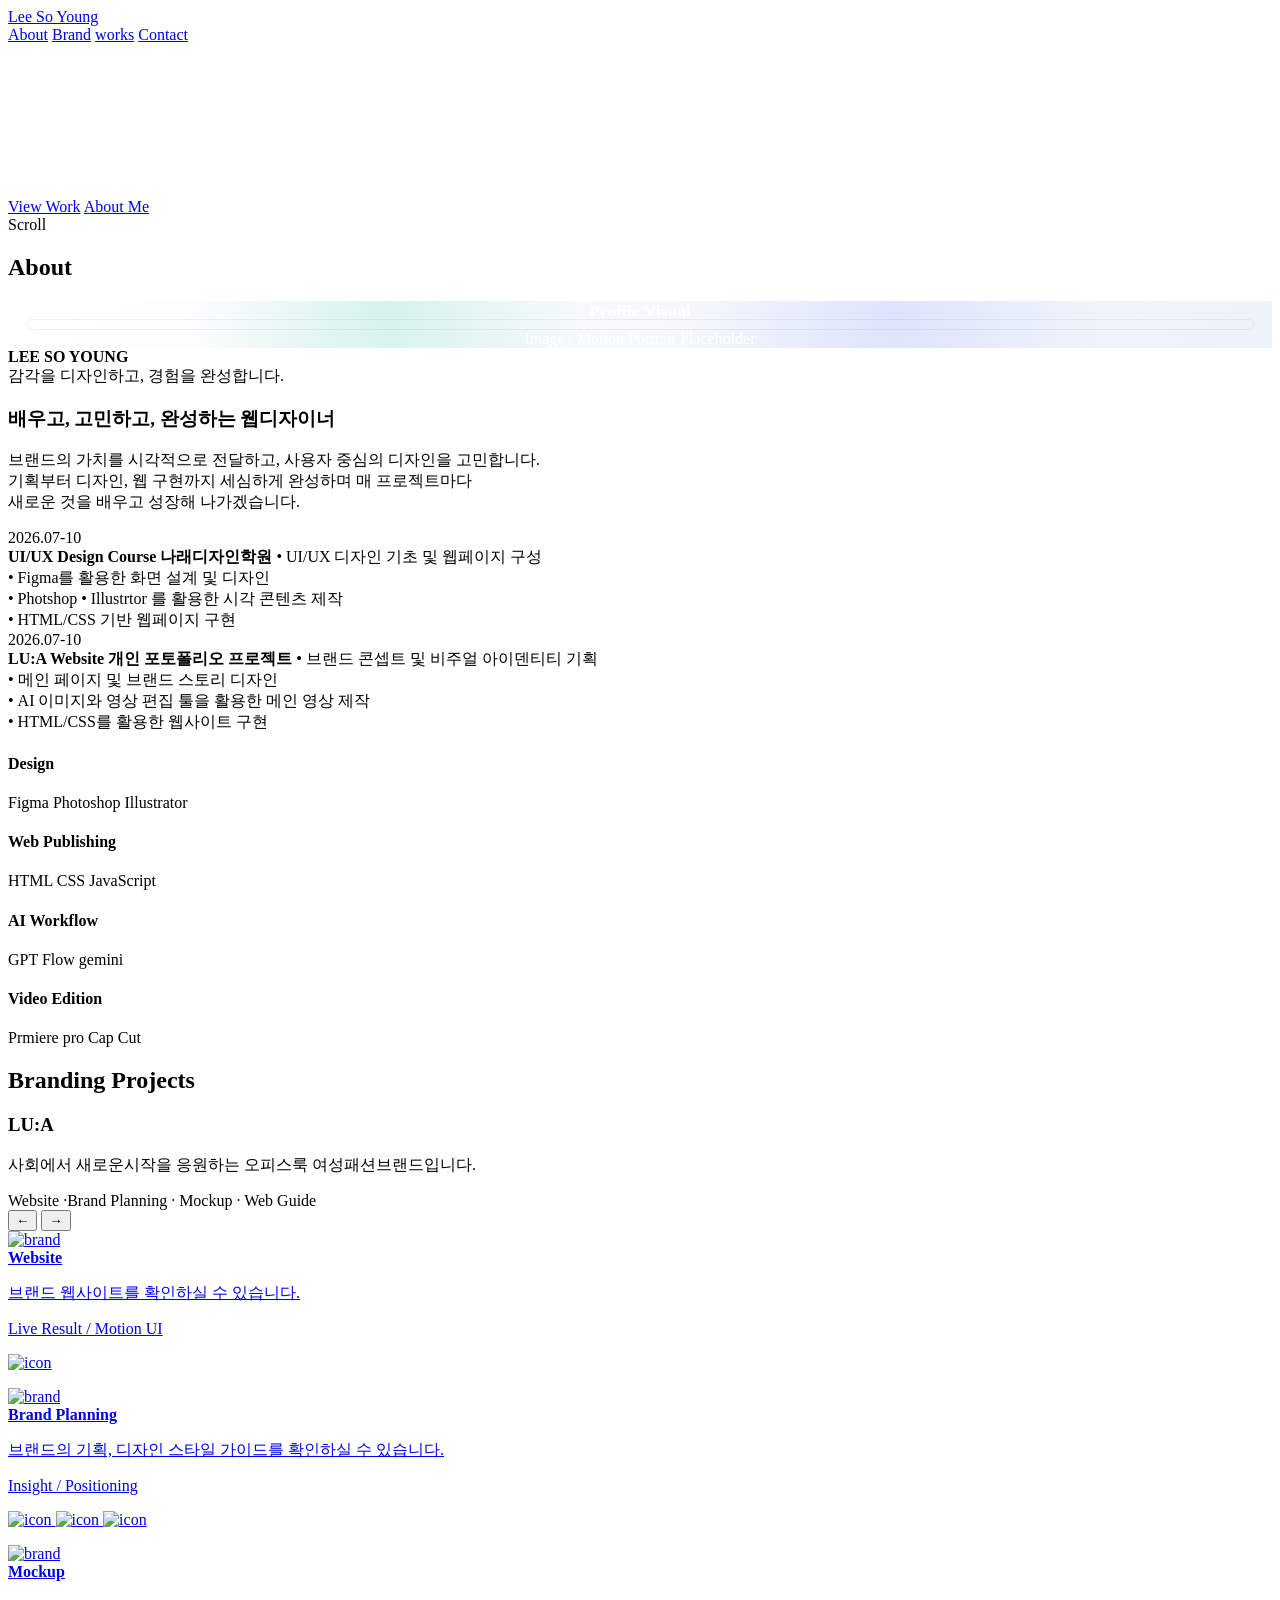
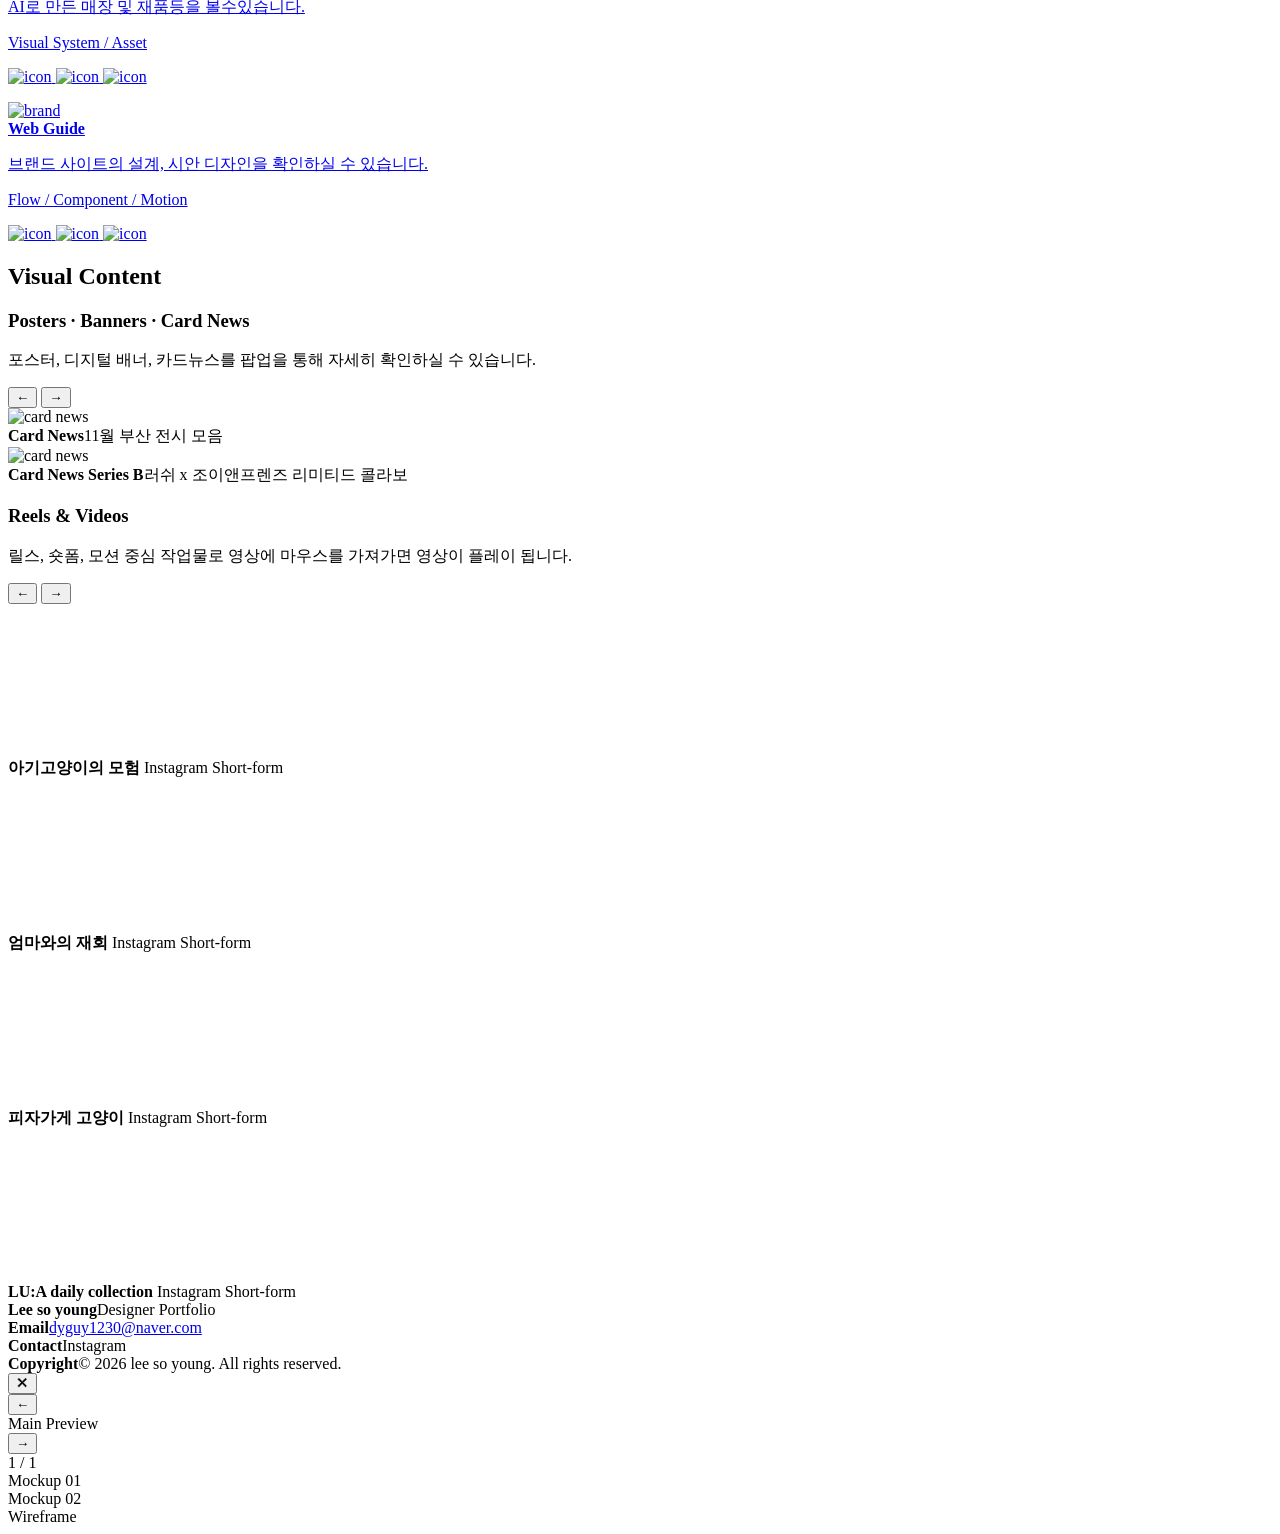
==== index.html @ ef386534 "Add files via upload" ====
<!DOCTYPE html>
<html lang="ko">

<head>
  <meta charset="UTF-8" />
  <meta name="viewport" content="width=device-width, initial-scale=1.0" />
  <title>Portfolio</title>
  <!-- web폰트 연결 -->
  <link rel="preconnect" href="https://fonts.googleapis.com">
  <link rel="preconnect" href="https://fonts.gstatic.com" crossorigin>
  <link href="https://fonts.googleapis.com/css2?family=Beau+Rivage&display=swap" rel="stylesheet">

  <link rel="shortcut icon" href="./assets/img/favicon.ico" type="image/x-icon">
  <link rel="stylesheet" href="assets/css/style.css">


</head>

<body>
  <header class="site-header" id="siteHeader">
    <nav class="nav">
      <a href="#hero" class="brand">Lee So Young</a>
      <div class="nav-links">
        <a href="#about">About</a>
        <a href="#branding">Brand</a>
        <a href="#works">works</a>
        <a href="#contact">Contact</a>
      </div>
    </nav>
  </header>

  <main>
    <section class="hero" id="hero">
      <video class="hero-video" autoplay muted loop playsinline preload="metadata">
        <source src="assets/video/main-demo.mp4" type="video/mp4" />
      </video>
      <div class="hero-inner">
        <div class="hero-actions">
          <a class="btn btn-primary" href="#branding">View Work</a>
          <a class="btn btn-secondary" href="#about">About Me</a>
        </div>
      </div>

      <div class="scroll-indicator">Scroll</div>
    </section>

    <section class="section" id="about">
      <div class="container">
        <div class="section-head reveal reveal-scale">
          <div>
            <!-- <span class="eyebrow">이력과 기능을 함께 보여주는 소개 섹션</span> -->
            <h2 class="font">About</h2>
          </div>
          <!-- <p>
            단순한 자기소개가 아니라, 경력·작업 방향·도구 역량을 동시에 보여줄 수 있도록 설계한 영역입니다.
          </p> -->
        </div>

        <div class="about-grid">
          <article class="card profile-card reveal reveal-left">
            <div class="profile-media" style="background:
                radial-gradient(circle at 30% 20%, rgba(50,199,161,0.18), transparent 22%),
                radial-gradient(circle at 70% 30%, rgba(123,140,255,0.18), transparent 24%),
                linear-gradient(145deg, #ffffff 0%, #edf3fa 100%);
                position: relative; overflow: hidden;">
              <div style="position:absolute; inset:18px; border:1px solid rgba(17,24,39,0.06); border-radius:22px;">
                <video class="thumb-video" autoplay loop muted playsinline preload="metadata">
                  <source src="assets/video/profile-sample.mp4" type="video/mp4" />
                </video>
              </div>
              <div style="position:relative; z-index:1; text-align:center; color:#fff;">
                <strong style="display:block; color:#fff; font-size:1.1rem; margin-bottom:8px;">Profile
                  Visual</strong>
                <span>Image / Motion Portrait Placeholder</span>
              </div>
            </div>
            <div class="profile-body">
              <strong>LEE SO YOUNG</strong><br />
              <span style="color: var(--text-muted);">감각을 디자인하고, 경험을 완성합니다.</span>
            </div>
          </article>

          <article class="card about-body reveal reveal-right">
            <h3>배우고, 고민하고, 완성하는 웹디자이너</h3>
            <p>
              브랜드의 가치를 시각적으로 전달하고, 사용자 중심의 디자인을 고민합니다.
              <br>기획부터 디자인, 웹 구현까지 세심하게 완성하며 매 프로젝트마다
              <br>새로운 것을 배우고 성장해 나가겠습니다.
            </p>

            <div class="timeline">
              <div class="timeline-item">
                <div class="timeline-year">2026.07-10</div>
                <div class="timeline-role">
                  <strong>UI/UX Design Course</strong>
                  <strong>나래디자인학원</strong>
                  <span>•  UI/UX 디자인 기초 및 웹페이지 구성</span>
                  <br><span>•  Figma를 활용한 화면 설계 및 디자인</span>
                  <br><span>•  Photshop • Illustrtor 를 활용한 시각 콘텐츠 제작</span>
                  <br><span>•  HTML/CSS 기반 웹페이지 구현</span>
                </div>
              </div>
              <div class="timeline-item">
                <div class="timeline-year">2026.07-10</div>
                <div class="timeline-role">
                  <strong>LU:A Website</strong>
                  <strong>개인 포토폴리오 프로젝트</strong>
                  <span>•  브랜드 콘셉트 및 비주얼 아이덴티티 기획</span>
                  <br><span>•  메인 페이지 및 브랜드 스토리 디자인</span>
                  <br><span>•  AI 이미지와 영상 편집 툴을 활용한 메인 영상 제작</span>
                  <br><span>•  HTML/CSS를 활용한 웹사이트 구현</span>
                </div>
              </div>
              <!-- <div class="timeline-item">
                <div class="timeline-year">Career</div>
                <div class="timeline-role">
                  <strong>Branding / Design / Education</strong>
                  <span>브랜드 기획, 시각디자인, 콘텐츠 제작, 웹 기획·프론트엔드 연계</span>
                </div>
              </div> -->
            </div>

            <div class="skills">
              <section class="skill-group">
                <h4>Design</h4>
                <div class="skill-tags">
                  <span class="tag">Figma</span>
                  <span class="tag">Photoshop</span>
                  <span class="tag">Illustrator</span>
                </div>
              </section>
              <section class="skill-group">
                <h4>Web Publishing</h4>
                <div class="skill-tags">
                  <span class="tag">HTML</span>
                  <span class="tag">CSS</span>
                  <span class="tag">JavaScript</span>
                </div>
              </section>
              <section class="skill-group">
                <h4>AI Workflow</h4>
                <div class="skill-tags">
                  <span class="tag">GPT</span>
                  <span class="tag">Flow</span>
                  <span class="tag">gemini</span>
                </div>
              </section>
               <section class="skill-group">
                <h4>Video Edition</h4>
                <div class="skill-tags">
                  <span class="tag">Prmiere pro</span>
                  <span class="tag">Cap Cut</span>
                </div>
              </section>
              
            </div>
          </article>
        </div>
      </div>
    </section>

    <section class="section" id="branding">
      <div class="container">
        <div class="section-head reveal reveal-scale">
          <div>
            <!-- <span class="eyebrow">브랜드별 한 줄 구성으로 세부 결과물을 미리 보기</span> -->
            <h2>Branding Projects</h2>
          </div>
          <!-- <p>
            각 브랜드마다 브랜드기획, 목업, 웹가이드, 웹사이트를 각각 별도 썸네일로 구성하고,
            한 줄 슬라이드 안에서 빠르게 훑어볼 수 있도록 재구성했습니다.
            <br>페이지 이동 후, 좀 더 자세한 작업 내용을 확인할 수 있습니다.
          </p> -->
        </div>

        <div class="brand-stack">
          <section class="card brand-row reveal reveal-scale">
            <div class="brand-info brand1_color">
              <!-- 브랜드별 색상  brand1_color-->

              <h3>LU:A</h3>
              <p>
                사회에서 새로운시작을 응원하는 오피스룩 여성패션브랜드입니다.
              </p>
              <!-- <div class="brand-meta">
                <span class="tag"><a href="#" target="_blank">Identity</a></span>
                <span class="tag"><a href="#" target="_blank">Design BX</a></span>
                <span class="tag"><a href="#" target="_blank">Web Guide</a></span>
                <span class="tag point-color"><a href="#" target="_blank">Web Site</a></span>
                <span class="tag"><a href="#" target="_blank">Video Guide</a></span>
                <span class="tag"><a href="#" target="_blank">App</a></span>
              </div> -->
            </div>

            <div>
              <div class="brand-slider-head">
                <span class="brand-slider-title">Website ·Brand Planning · Mockup · Web Guide</span>
                <div class="slider-controls">
                  <button class="slider-btn" type="button" data-slider-prev="brandTrack01">←</button>
                  <button class="slider-btn" type="button" data-slider-next="brandTrack01">→</button>
                </div>
              </div>
              <div class="brand-track slider-track" id="brandTrack01">
                <article class="thumb-card brand-thumb">
                  <!-- <video class="thumb-video" autoplay muted loop playsinline><source src="assets/brand-02-site.mp4" type="video/mp4" /></video> -->
                  <a href="https://is75326979-coder.github.io/LU-A/" target="_blank">
                    <img src="assets/img/brand_thumbnail_sample.jpg" alt="brand">
                    <div class="thumb-overlay">
                      <strong>Website</strong>
                      <p class="thumb-explanation">브랜드 웹사이트를 확인하실 수 있습니다.</p>
                      <span>Live Result / Motion UI</span>
                      <p class="skills-icon">
                        <img src="assets/img/vs_code.png" alt="icon">
                      </p>
                    </div>
                    <div class="thumb-overlay"><strong></strong><span></span></div>
                  </a>
                </article>
                
                <article class="thumb-card brand-thumb">
                  <a href="./guide/brandingplanning.html" target="_blank">
                    <img src="./guide/images/brandplanning3.png" alt="brand">

                    <!-- <a href="#" target="_blank">
                    <img src="assets/img/brand_thumbnail_sample.jpg" alt="brand">
                  </a> -->
                    <div class="thumb-overlay">
                      <strong>Brand Planning</strong>
                      <p class="thumb-explanation">브랜드의 기획, 디자인 스타일 가이드를 확인하실 수 있습니다.</p>
                      <span>Insight / Positioning</span>
                      <p class="skills-icon">
                        <img src="assets/img/photoshop.png" alt="icon">
                        <img src="assets/img/illustrator.png" alt="icon">
                        <img src="assets/img/indesign.png" alt="icon">
                      </p>
                    </div>
                </article>
                </a>
                <article class="thumb-card brand-thumb">
                  <!-- <video class="thumb-video" autoplay muted loop playsinline><source src="assets/brand-02-mockup.mp4" type="video/mp4" /></video> -->
                  <a href="./guide/mockup.html" target="_blank">
                    <img src="./assets/img/mockup.jpeg" alt="brand">
                    <div class="thumb-overlay">
                      <strong>Mockup</strong>
                      <p class="thumb-explanation">AI로 만든 매장 및 재품등을 볼수있습니다.</p>
                      <span>Visual System / Asset</span>
                      <p class="skills-icon">
                        <img src="assets/img/photoshop.png" alt="icon">
                        <img src="assets/img/illustrator.png" alt="icon">
                        <img src="assets/img/indesign.png" alt="icon">
                      </p>
                    </div>
                  </a>
                </article>

                <article class="thumb-card brand-thumb">
                  <a href="#" target="_blank">
                    <img src="./guide/images/webguide1.png" alt="brand">
                    <div class="thumb-overlay">
                      <strong>Web Guide</strong>
                      <p class="thumb-explanation">브랜드 사이트의 설계, 시안 디자인을 확인하실 수 있습니다.</p>
                      <span>Flow / Component / Motion</span>
                      <p class="skills-icon">
                        <img src="assets/img/figma.png" alt="icon">
                        <img src="assets/img/photoshop.png" alt="icon">
                        <img src="assets/img/illustrator.png" alt="icon">
                      </p>
                    </div>
                  </a>
                </article>     
              </div>
            </div>
          </section>

          

    <section class="section" id="works">
      <div class="container">
        <div class="section-head reveal reveal-scale">
          <div>
            <!-- <span class="eyebrow">포스터, 배너, 카드뉴스, 릴스·영상 작업을 구성/span> -->
            <h2>Visual Content</h2>
          </div>
          <!-- <p>
            정지형 비주얼 작업은 한 줄 안에서 함께 보여주고, 영상 작업은 별도 행으로 분리해 흐름이 자연스럽도록 정리했습니다.
          </p> -->
        </div>

        <div class="works-stack">
          <section class="card work-row reveal reveal-scale">
            <div class="work-row-head">
              <div>
                <h3>Posters · Banners · Card News</h3>
                <p>포스터, 디지털 배너, 카드뉴스를 팝업을 통해 자세히 확인하실 수 있습니다.</p>
              </div>
              <div class="slider-controls">
                <button class="slider-btn" type="button" data-slider-prev="visualTrack">←</button>
                <button class="slider-btn" type="button" data-slider-next="visualTrack">→</button>
              </div>
            </div>
            <div class="thumb-track slider-track" id="visualTrack">
              <!-- poster / banner / cardnews / reels 모달 전용 큰 이미지는 data-modal-media="assets/img/원하는파일.jpg" 로 직접 지정 -->
              <!-- 카드별 모달 비율은 data-modal-ratio="가로 / 세로" 형식으로 지정: 예) 1200 / 628, 1 / 1, 9 / 16, 1080 / 1350 -->
              <!-- <article class="poster-thumb thumb-card modal-card" data-modal-type="poster"
                data-modal-label="Poster Project" data-modal-title="Poster Series A"
                data-modal-description="이벤트 홍보용 포스터 시리즈입니다. 타이포그래피와 무드 중심의 키비주얼 작업입니다." data-modal-role="Poster Design"
                data-modal-tools="Photoshop, Illustrator"
                data-modal-summary="전시/행사 성격의 키비주얼 포스터 시리즈입니다. 메인 타이포와 무드 중심 그래픽으로 메시지를 압축해 전달합니다."
                data-modal-meta1-label="Format" data-modal-meta1-value="A2 Poster / Digital Adaptation"
                data-modal-meta2-label="Client" data-modal-meta2-value="Brand Campaign" data-modal-meta3-label="Year"
                data-modal-meta3-value="2026" data-modal-meta4-label="Concept"
                data-modal-meta4-value="Bold Type / Minimal Mood" data-modal-tags="Typography, Campaign, Key Visual"
                data-modal-note-title="Editable Note"
                data-modal-note="이 영역은 포스터 전용 메모 박스입니다. 전시 개요, 인쇄 사양, 제작 포인트 등으로 자유롭게 수정하면 됩니다."
                data-modal-video="Poster motion teaser area" data-modal-link="https://example.com"
                data-modal-media="assets/img/poster_thumbnail_sample.jpg" data-modal-ratio="3 / 4">
                <video class="thumb-video" muted loop playsinline preload="metadata">
                  <source src="assets/video/poster.mp4" type="video/mp4" />
                </video>
                <div class="thumb-overlay"><strong>Poster Series A</strong><span>Campaign / Event Visual</span></div>
              </article> -->

              <!-- <article class="poster-thumb thumb-card modal-card" data-modal-type="poster" data-modal-label="Poster"
                data-modal-title="Poster Series B" data-modal-description="브랜드 포스터 시리즈입니다."
                data-modal-role="Poster Design" data-modal-tools="Photoshop"
                data-modal-summary="브랜드 무드를 중심으로 전개한 포스터 시리즈입니다." data-modal-meta1-label="Format"
                data-modal-meta1-value="B1 / SNS Poster" data-modal-meta2-label="Client"
                data-modal-meta2-value="Brand Promotion" data-modal-meta3-label="Year" data-modal-meta3-value="2026"
                data-modal-meta4-label="Concept" data-modal-meta4-value="Graphic Mood"
                data-modal-tags="Poster, Branding" data-modal-note-title="Editable Note"
                data-modal-note="포스터 프로젝트 설명을 여기서 직접 바꿀 수 있습니다." data-modal-video="Poster preview"
                data-modal-link="https://example.com" data-modal-media="assets/img/poster_thumbnail_sample.jpg"
                data-modal-ratio="5 / 7">
                <video class="thumb-video" muted loop playsinline preload="metadata">
                  <source src="assets/video/poster.mp4" type="video/mp4" />
                </video>
                <div class="thumb-overlay"><strong>Poster Series B</strong><span>Brand / Promotion</span></div>
              </article> -->

              <!-- <article class="ad-thumb thumb-card modal-card" data-modal-type="banner" data-modal-label="Banner Project"
                data-modal-title="Banner Set A" data-modal-description="디지털 배너 광고 세트입니다."
                data-modal-role="Banner Design" data-modal-tools="Photoshop, Figma"
                data-modal-summary="퍼포먼스 배너와 SNS용 변형 소재를 함께 설계한 배너 세트입니다." data-modal-meta1-label="Platform"
                data-modal-meta1-value="Meta / Web / App" data-modal-meta2-label="Campaign"
                data-modal-meta2-value="Seasonal Promotion" data-modal-meta3-label="Size"
                data-modal-meta3-value="1080x1080 / 1200x628" data-modal-meta4-label="Placement"
                data-modal-meta4-value="Feed / Display / Landing" data-modal-tags="Banner, Performance, SNS"
                data-modal-note-title="Editable Note" data-modal-note="배너는 플랫폼, 사이즈, CTA 방향 등을 이 박스에서 자유롭게 수정하면 됩니다."
                data-modal-video="Banner motion preview" data-modal-link="https://example.com"
                data-modal-media="assets/img/banner_sample.jpeg" data-modal-ratio="1200 / 628">
                <video class="thumb-video" muted loop playsinline preload="metadata">
                  <source src="assets/video/ad_sample_01.mp4" type="video/mp4" />
                </video>
                <div class="thumb-overlay"><strong>Banner Set A</strong><span>Digital Ad System</span></div>
              </article> -->

              <!-- <article class="ad-thumb thumb-card modal-card" data-modal-type="banner" data-modal-label="Banner"
                data-modal-title="Banner Set B" data-modal-description="프로모션 웹 배너 세트입니다."
                data-modal-role="Banner Design" data-modal-tools="Photoshop" data-modal-summary="웹 프로모션 메인/서브 배너 세트입니다."
                data-modal-meta1-label="Platform" data-modal-meta1-value="Website" data-modal-meta2-label="Campaign"
                data-modal-meta2-value="Promotion" data-modal-meta3-label="Size"
                data-modal-meta3-value="PC / Mobile Responsive" data-modal-meta4-label="Placement"
                data-modal-meta4-value="Hero / Mid Banner" data-modal-tags="Banner, Web"
                data-modal-note-title="Editable Note" data-modal-note="배너 프로젝트 설명을 이 텍스트로 바꾸면 됩니다."
                data-modal-video="Banner motion preview" data-modal-link="https://example.com"
                data-modal-media="assets/img/banner_sample.jpeg">
                <video class="thumb-video" muted loop playsinline preload="metadata">
                  <source src="assets/video/ad_sample_01.mp4" type="video/mp4" />
                </video>
                <div class="thumb-overlay"><strong>Banner Set B</strong><span>Web Promotion</span></div>
              </article> -->

              <article class="cardnews-thumb thumb-card modal-card" data-modal-type="cardnews"
                data-modal-label="Card News Project" data-modal-title="Card News Series A"
                data-modal-description="인스타그램 캐러셀 형식의 카드뉴스입니다. 첫 장에서 주제를 제시하고 뒤로 갈수록 정보 흐름이 이어지도록 구성했습니다."
                data-modal-role="Card News Design" data-modal-tools="Photoshop, Illustrator"
                data-modal-summary="인스타그램 캐러셀 형식의 카드뉴스입니다. 11월 부산의 전시회를 주제로 11월 부터 시작하는 전시회 정보를 담았습니다."
                data-modal-meta1-label="Topic" data-modal-meta1-value="Brand Story" data-modal-meta2-label="Pages"
                data-modal-meta2-value="6 Pages" data-modal-meta3-label="Flow"
                data-modal-meta3-value="Cover → Info → CTA" data-modal-meta4-label="Style"
                data-modal-meta4-value="Editorial Carousel" data-modal-tags="Card News"
                data-modal-note-title="Editable Note"
                data-modal-note="카드뉴스는 페이지 흐름, 표지 방향, 정보 구성 방식 등을 이 박스에서 자유롭게 수정할 수 있습니다."
                data-modal-video="Card news preview" data-modal-link="https://example.com"
                data-modal-images="assets/img/CardNews1.png|assets/img/CardNews2.png|assets/img/CardNews3.png|assets/img/CardNews4.png|assets/img/CardNews5.png|assets/img/CardNews6.png"
                data-modal-ratio="1 / 1">
                <div class="thumb-image">
                  <img src="assets/img/CardNews1.png" alt="card news">
                </div>
                <div class="thumb-overlay bg"><strong>Card News</strong><span>11월 부산 전시 모음</span>
                </div>
              </article>

              <article class="cardnews-thumb thumb-card modal-card" data-modal-type="cardnews"
                data-modal-label="Card News" data-modal-title="Card News Series B"
                data-modal-description="카카오톡 홍보물 형식의 카드뉴스입니다. 리미티드제품 소개와 사은품 증정 정보를 넣고 배쓰 밤 사용법을 넣어 제품에 대한 정보를 최대한 많이 반영을 했습니다." data-modal-role="Card News Design"
                data-modal-tools="Photoshop, Figma" data-modal-summary="정보 전달 중심의 프로모션 카드뉴스입니다."
                data-modal-meta1-label="Topic" data-modal-meta1-value="Promotion" data-modal-meta2-label="Pages"
                data-modal-meta2-value="7 Pages" data-modal-meta3-label="Flow"
                data-modal-meta3-value="Intro → Detail → CTA" data-modal-meta4-label="Style"
                data-modal-meta4-value="Clean Info Layout" data-modal-tags="Promotion, Information"
                data-modal-note-title="Editable Note" data-modal-note="카드뉴스 프로젝트용 자유 메모 영역입니다."
                data-modal-video="Card news preview" data-modal-link="https://example.com"
                data-modal-images="./assets/img/cardnews/lush1.png|./assets/img/cardnews/lush2.png|./assets/img/cardnews/lush3.png|./assets/img/cardnews/lush4.png|./assets/img/cardnews/lush5.png|">
                <div class="thumb-image">
                  <img src="./assets/img/cardnews/lush1.png" alt="card news">
                </div>
                <div class="thumb-overlay bg"><strong>Card News Series B</strong><span>러쉬 x 조이앤프렌즈 리미티드 콜라보</span></div>
              </article>





            </div>
          </section>

          <section class="card work-row reveal reveal-scale">
            <div class="work-row-head">
              <div>
                <h3>Reels & Videos</h3>
                <p>릴스, 숏폼, 모션 중심 작업물로 영상에 마우스를 가져가면 영상이 플레이 됩니다.</p>
              </div>
              <div class="slider-controls">
                <button class="slider-btn" type="button" data-slider-prev="videoTrack">←</button>
                <button class="slider-btn" type="button" data-slider-next="videoTrack">→</button>
              </div>
            </div>
            <div class="thumb-track slider-track" id="videoTrack">
              <article class="reels-thumb thumb-card modal-card" data-modal-type="reels"
                data-modal-title="Reel Project A" data-modal-description="아기고양이가 엄마를 찾아 모험을 떠나는 이야기 입니다."
                data-modal-role="Instagram Short-form" data-modal-tools="Flow, Chat GPT" data-modal-meta1-label="Format"
                data-modal-meta1-value="9:16 Vertical" data-modal-meta2-label="Duration" data-modal-meta2-value="10 sec"
                data-modal-tags="Reels, Short-form, Motion" data-modal-note-title="Editable Note"
                data-modal-note="Flow에서 캐릭터 생성을 하였고 만든캐릭터를 Chat GPT로 컨셉을 정하고 이미지를 받아 Flow에서 영상으로 만들었습니다"
                data-modal-link="https://example.com" data-modal-media="./assets/video/babycat.mp4"
                data-modal-ratio="9 / 16">
                <video class="thumb-video" muted loop playsinline preload="metadata">
                  <source src="./assets/video/babycat.mp4" type="video/mp4" />
                </video>
                <div class="thumb-play-button" aria-hidden="true">
                  <span class="thumb-play-icon"></span>
                </div>
                <div class="thumb-overlay">
                  <strong>아기고양이의 모험</strong>
                  <span>Instagram Short-form</span>
                </div>
              </article>

              <article class="reels-thumb thumb-card modal-card" data-modal-type="reels"
                data-modal-title="Reel Project B" data-modal-description="모험을 떠난 아기고양이와 엄마와 재회하는 영상입니다."
                data-modal-role="Instagram Short-form" data-modal-tools="Flow" data-modal-meta1-label="Format"
                data-modal-meta1-value="9:16 Vertical" data-modal-meta2-label="Duration" data-modal-meta2-value="10 sec"
                data-modal-tags="Campaign, Reels" data-modal-note-title="Editable Note"
                data-modal-note="Flow에서 만든 아이고양이를 바탕으로 엄마 고양이 캐릭터를 만들었고 아이고양이 이미지의 배경과 사슴 동물을 그대로 살려 엄마고양이가 사슴을 통해 재회하는 장면의 동영상을 만들었습니다"
                data-modal-link="https://example.com" data-modal-media="./assets/video/momcat.mp4">
                <video class="thumb-video" muted loop playsinline preload="metadata">
                  <source src="./assets/video/momcat.mp4" type="video/mp4" />
                </video>
                <div class="thumb-play-button" aria-hidden="true">
                  <span class="thumb-play-icon"></span>
                </div>
                <div class="thumb-overlay">
                  <strong>엄마와의 재회</strong>
                  <span>Instagram Short-form</span>
                </div>
              </article>

              <article class="reels-thumb thumb-card modal-card" data-modal-type="reels"
                data-modal-title="Reel Project C" data-modal-description="파자를 만드는 고양이 영상입니다."
                data-modal-role="Instagram Short-form" data-modal-tools="Flow, Chat GPT" data-modal-meta1-label="Format"
                data-modal-meta1-value="9:16 Vertical" data-modal-meta2-label="Duration" data-modal-meta2-value="10 sec"
                data-modal-tags="Brand Reel, Motion" data-modal-note-title="Editable Note"
                data-modal-note="브랜드 릴스 C에 대한 메모를 자유롭게 기입하세요." data-modal-link="https://example.com"
                data-modal-media="./assets/video/pizzacat.mp4">
                <video class="thumb-video" muted loop playsinline preload="metadata">
                  <source src="./assets/video/pizzacat.mp4" type="video/mp4" />
                </video>
                <div class="thumb-play-button" aria-hidden="true">
                  <span class="thumb-play-icon"></span>
                </div>
                <div class="thumb-overlay">
                  <strong>피자가게 고양이</strong>
                  <span>Instagram Short-form</span>
                </div>
              </article>

             <article class="reels-thumb thumb-card modal-card" data-modal-type="reels"
                data-modal-title="Reel Project D" data-modal-description="LU:A 데일리룩 신상을 모아 화보컷으로 연출해 인스타그램 숏츠로 만든 영상입니다"
                data-modal-role="Ad Motion" data-modal-tools="Premiere Pro, Flow" data-modal-meta1-label="Format"
                data-modal-meta1-value="9:16 Vertical" data-modal-meta2-label="Duration" data-modal-meta2-value="10 sec"
                data-modal-tags="Ad Motion, Short-form" data-modal-note-title="Editable Note"
                data-modal-note="Flow에서 만든 모델과 코디를 바탕으로 화보텃을 따로 만들어 영상을 만든후 3개의 영상을 Premiere Pro로 영상을 합쳐 모션을 추가하여 만든 결과물입니다." data-modal-link="https://example.com"
                data-modal-media="./assets/video/LUA_shorts.mp4">
                <video class="thumb-video" muted loop playsinline preload="metadata">
                  <source src="./assets/video/LUA_shorts.mp4" type="video/mp4" />
                </video>
                <div class="thumb-play-button" aria-hidden="true">
                  <span class="thumb-play-icon"></span>
                </div>
                <div class="thumb-overlay">
                  <strong>LU:A daily collection</strong>
                  <span>Instagram Short-form</span>
                </div>
              </article>

               <!-- <article class="reels-thumb thumb-card modal-card" data-modal-type="reels"
                data-modal-title="Reel Project E" data-modal-description="브랜드 인트로 성격의 영상 작업입니다."
                data-modal-role="Intro Motion" data-modal-tools="Premiere Pro" data-modal-meta1-label="Format"
                data-modal-meta1-value="9:16 Vertical" data-modal-meta2-label="Duration" data-modal-meta2-value="08 sec"
                data-modal-tags="Intro, Reels" data-modal-note-title="Editable Note"
                data-modal-note="인트로 릴스 E에 대한 설명입니다." data-modal-link="https://example.com"
                data-modal-media="assets/video/Reels_sample_01.mp4">
                <video class="thumb-video" muted loop playsinline preload="metadata">
                  <source src="assets/video/Reels_sample_01.mp4" type="video/mp4" />
                </video>
                <div class="thumb-play-button" aria-hidden="true">
                  <span class="thumb-play-icon"></span>
                </div>
                <div class="thumb-overlay">
                  <strong>Reel Project E</strong>
                  <span>Brand Intro</span>
                </div>
              </article>

              <article class="reels-thumb thumb-card modal-card" data-modal-type="reels"
                data-modal-title="Reel Project F" data-modal-description="브랜드 인트로 영상 확장 버전입니다."
                data-modal-role="Motion Design" data-modal-tools="Premiere Pro" data-modal-meta1-label="Format"
                data-modal-meta1-value="9:16 Vertical" data-modal-meta2-label="Duration" data-modal-meta2-value="18 sec"
                data-modal-tags="Brand Intro, Reel" data-modal-note-title="Editable Note"
                data-modal-note="릴스 F 전용 설명 영역입니다." data-modal-link="https://example.com"
                data-modal-media="assets/video/Reels_sample_01.mp4">
                <video class="thumb-video" muted loop playsinline preload="metadata">
                  <source src="assets/video/Reels_sample_01.mp4" type="video/mp4" />
                </video>
                <div class="thumb-play-button" aria-hidden="true">
                  <span class="thumb-play-icon"></span>
                </div>
                <div class="thumb-overlay">
                  <strong>Reel Project F</strong>
                  <span>Brand Intro</span>
                </div>
              </article> -->
              <!-- <article class="reels-thumb thumb-card modal-card" data-modal-title="Reel Project F"
                data-modal-description="브랜드 인트로 영상입니다." data-modal-role="Motion Design / Short-form"
                data-modal-tools="Premiere Pro, AI Video" data-modal-video="Reel preview area"
                data-modal-link="https://example.com">
                <video class="thumb-video" muted loop playsinline preload="metadata">
                  <source src="assets/video/Reels_sample_01.mp4" type="video/mp4" />
                </video>
                <div class="thumb-play-button" aria-hidden="true">
                  <span class="thumb-play-icon"></span>
                </div>
                <div class="thumb-overlay">
                  <strong>Reel Project F</strong>
                  <span>Brand Intro</span>
                </div>
              </article> -->
            </div>
          </section>
        </div>
      </div>
    </section>
  </main>

  <footer class="site-footer" id="contact">
    <div class="footer-grid">
      <div><strong>Lee so young</strong><span>Designer Portfolio</span></div>
      <div><strong>Email</strong><a href="mailto:dyguy1230@naver.com">dyguy1230@naver.com</a></div>
      <div><strong>Contact</strong><span>Instagram</span></div>
      <div><strong>Copyright</strong><span>© 2026 lee so young. All rights reserved.</span></div>
    </div>
  </footer>


  <div class="modal" id="portfolioModal" aria-hidden="true" role="dialog" aria-modal="true">
    <div class="modal-dialog">
      <button class="modal-close" type="button" aria-label="닫기">✕</button>
      <div class="modal-content">
        <div class="modal-gallery">
          <div class="modal-hero-wrap">
            <button class="modal-nav modal-nav-prev" id="modalPrev" type="button" aria-label="이전 이미지">←</button>
            <div class="modal-hero-media" id="modalHeroMedia">Main Preview</div>
            <button class="modal-nav modal-nav-next" id="modalNext" type="button" aria-label="다음 이미지">→</button>
            <div class="modal-page-indicator" id="modalPageIndicator">1 / 1</div>
          </div>
          <div class="modal-thumbs" id="modalThumbs">
            <div class="modal-thumb">Mockup 01</div>
            <div class="modal-thumb">Mockup 02</div>
            <div class="modal-thumb">Wireframe</div>
          </div>
        </div>

        <div class="modal-body" id="modalDynamicBody"></div>
      </div>
    </div>
  </div>

  <!-- ===== Modal layout templates: poster / banner / cardnews / reels 를 각각 직접 수정하세요 ===== -->
  <template id="modalTemplatePoster">
    <span class="modal-type-badge" data-field="badgeLabel">Poster Project</span>
    <div class="modal-summary-card">
      <strong data-field="title">Project Title</strong>
      <p data-field="description">Project description</p>
    </div>
    <div class="modal-meta-grid">
      <div class="modal-meta-card">
        <strong>Role</strong>
        <span data-field="role">Poster Design</span>
      </div>
      <div class="modal-meta-card">
        <strong>Tools</strong>
        <span data-field="tools">Photoshop, Illustrator</span>
      </div>

      <div>
        <strong style="display:block; margin-bottom:10px;">Keywords</strong>
        <div class="modal-tag-list" data-list="tags"></div>
      </div>


    </div>
  </template>

  <template id="modalTemplateBanner">
    <span class="modal-type-badge" data-field="badgeLabel">Banner Project</span>
    <div class="modal-summary-card">
      <strong data-field="title">Project Title</strong>
      <p data-field="description">Project description</p>
    </div>
    <div class="modal-meta-grid">
      <div class="modal-meta-card">
        <strong>Role</strong>
        <span data-field="role">Banner Design</span>
      </div>
      <div class="modal-meta-card">
        <strong>Tools</strong>
        <span data-field="tools">Photoshop, Figma</span>
      </div>

    </div>

    <div>
      <strong style="display:block; margin-bottom:10px;">Keywords</strong>
      <div class="modal-tag-list" data-list="tags"></div>
    </div>

  </template>

  <template id="modalTemplateCardnews">
    <span class="modal-type-badge" data-field="badgeLabel">Card News Project</span>
    <div class="modal-summary-card">
      <strong data-field="title">Project Title</strong>
      <p data-field="description">Project description</p>
    </div>

    <div class="modal-meta-card">
      <strong>Tools</strong>
      <span data-field="tools">Photoshop, Figma</span>
    </div>

    </div>

    <div>
      <strong style="display:block; margin-bottom:10px;">Keywords</strong>
      <div class="modal-tag-list" data-list="tags"></div>
    </div>

    <div class="modal-actions">
      <!-- <a class="modal-link" id="modalLink" href="#" target="_blank" rel="noreferrer noopener">Visit Website</a> -->
      <a class="modal-action-link" id="modalSubLink" href="#" target="_blank" rel="noreferrer noopener">View
        Campaign</a>
    </div>
  </template>

  <template id="modalTemplateReels">
    <span class="modal-type-badge" data-field="badgeLabel">Reels · Video Project</span>
    <div class="modal-summary-card">
      <strong data-field="title">Project Title</strong>
      <p data-field="description">Project description</p>
    </div>
    <div class="modal-meta-grid">
      <div class="modal-meta-card">
        <strong>Role</strong>
        <span data-field="role">Motion Design</span>
      </div>
      <div class="modal-meta-card">
        <strong>Tools</strong>
        <span data-field="tools">Premiere Pro, After Effects</span>
      </div>
      <div class="modal-meta-card">
        <strong data-field="meta1Label">Format</strong>
        <span data-field="meta1Value">9:16 Reel</span>
      </div>
      <div class="modal-meta-card">
        <strong data-field="meta2Label">Duration</strong>
        <span data-field="meta2Value">15s</span>
      </div>
    </div>
    <div>
      <strong style="display:block; margin-bottom:10px;">Keywords</strong>
      <div class="modal-tag-list" data-list="tags"></div>
    </div>
    <div class="modal-note-box">
      <strong data-field="noteTitle">Editable Note</strong>
      <p data-field="note">릴스/영상 프로젝트에 대한 설명, 연출 포인트, 업로드 채널 등을 자유롭게 수정하세요.</p>
    </div>
    <div class="modal-actions">
      <a class="modal-link" id="modalLink" href="#" target="_blank" rel="noreferrer noopener">View Project</a>
      <a class="modal-action-link" id="modalSubLink" href="#" target="_blank" rel="noreferrer noopener">Open Channel</a>
    </div>
  </template>

  <template id="modalTemplateDefault">
    <span class="modal-type-badge" data-field="badgeLabel">Project Detail</span>
    <div class="modal-summary-card">
      <strong data-field="title">Project Title</strong>
      <p data-field="description">Project description</p>
    </div>
    <div class="modal-meta-grid">
      <div class="modal-meta-card">
        <strong>Role</strong>
        <span data-field="role">Role information</span>
      </div>
      <div class="modal-meta-card">
        <strong>Tools</strong>
        <span data-field="tools">Tool information</span>
      </div>
      <div class="modal-meta-card">
        <strong data-field="meta1Label">Info 01</strong>
        <span data-field="meta1Value">Value 01</span>
      </div>
      <div class="modal-meta-card">
        <strong data-field="meta2Label">Info 02</strong>
        <span data-field="meta2Value">Value 02</span>
      </div>
    </div>
    <div class="modal-note-box">
      <strong>Summary</strong>
      <p data-field="summary">Summary text</p>
    </div>
    <div>
      <strong style="display:block; margin-bottom:10px;">Keywords</strong>
      <div class="modal-tag-list" data-list="tags"></div>
    </div>
    <div class="modal-note-box">
      <strong data-field="noteTitle">Editable Note</strong>
      <p data-field="note">Write any note here.</p>
    </div>
    <div class="modal-actions">
      <a class="modal-link" id="modalLink" href="#" target="_blank" rel="noreferrer noopener">Visit Website</a>
      <a class="modal-action-link" id="modalSubLink" href="#" target="_blank" rel="noreferrer noopener">View Detail</a>
    </div>
  </template>

  <script src="assets/js/script.js"></script>


</body>

</html>
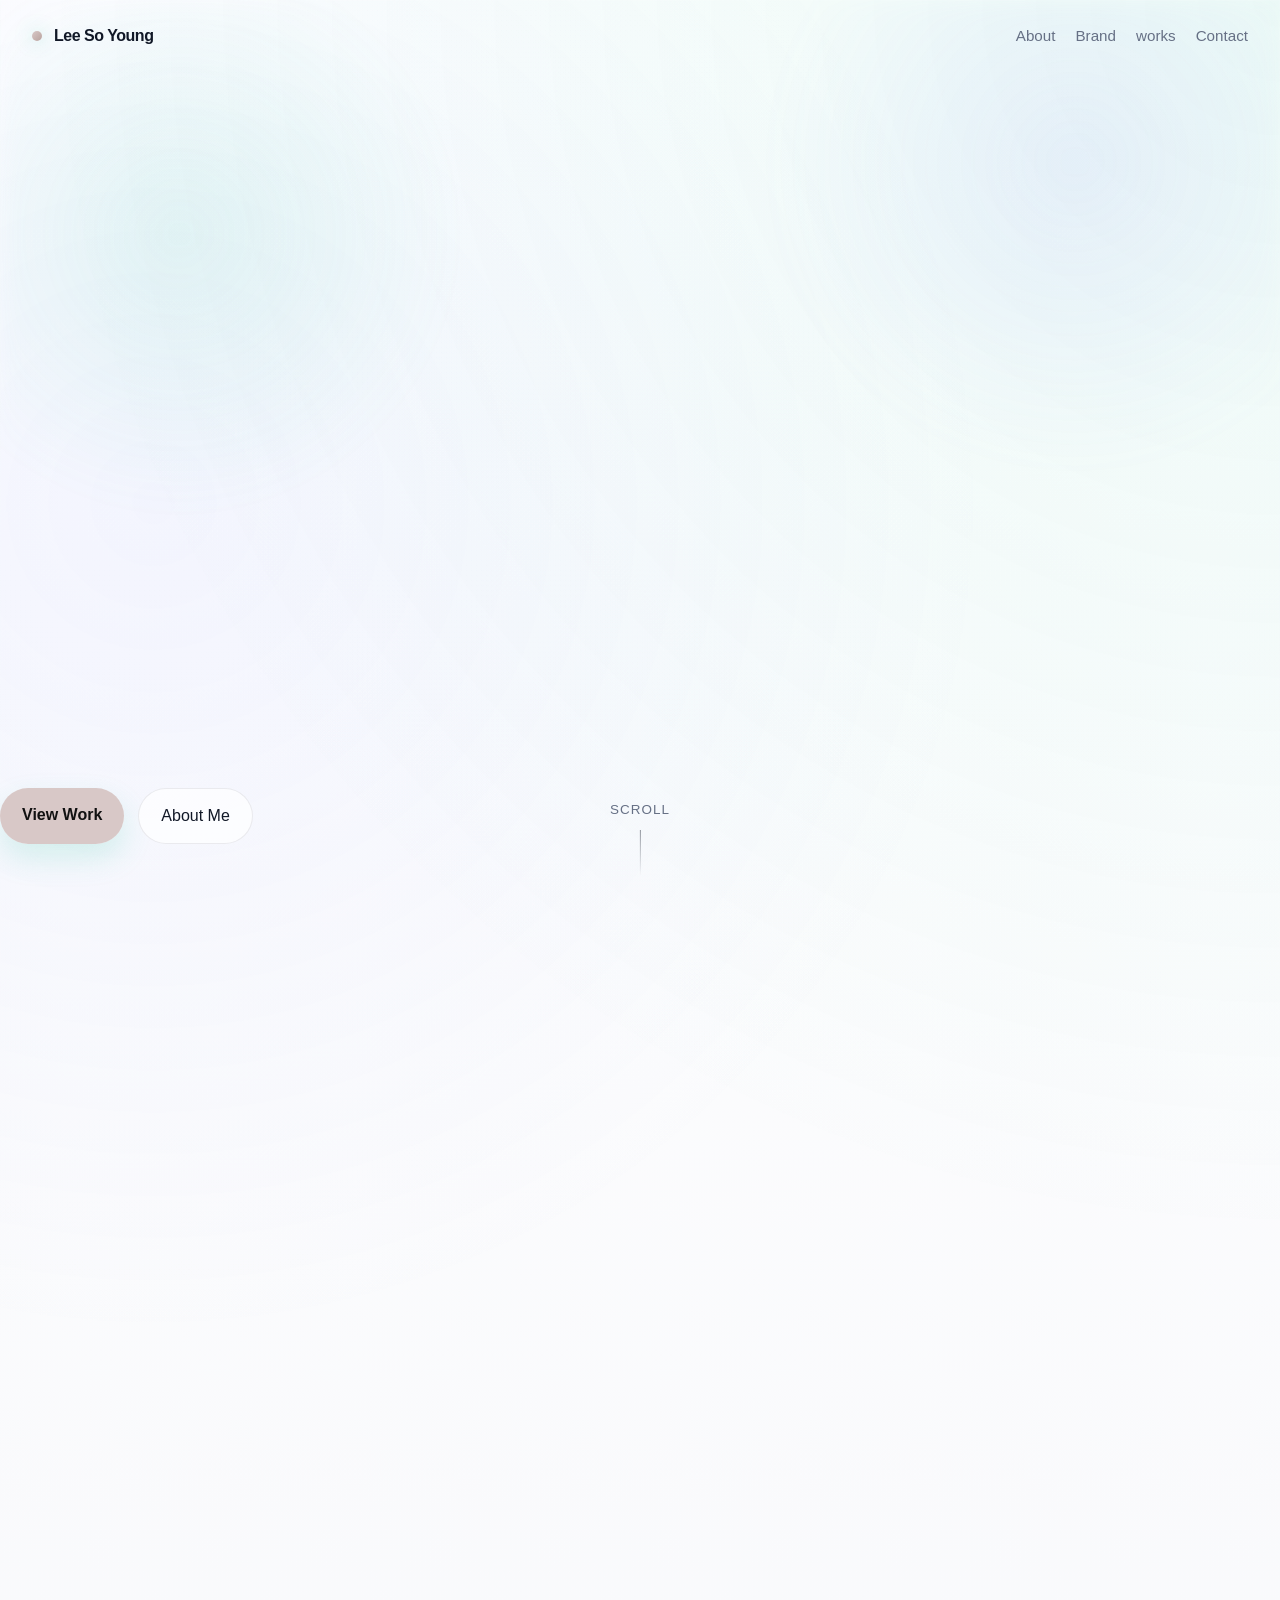
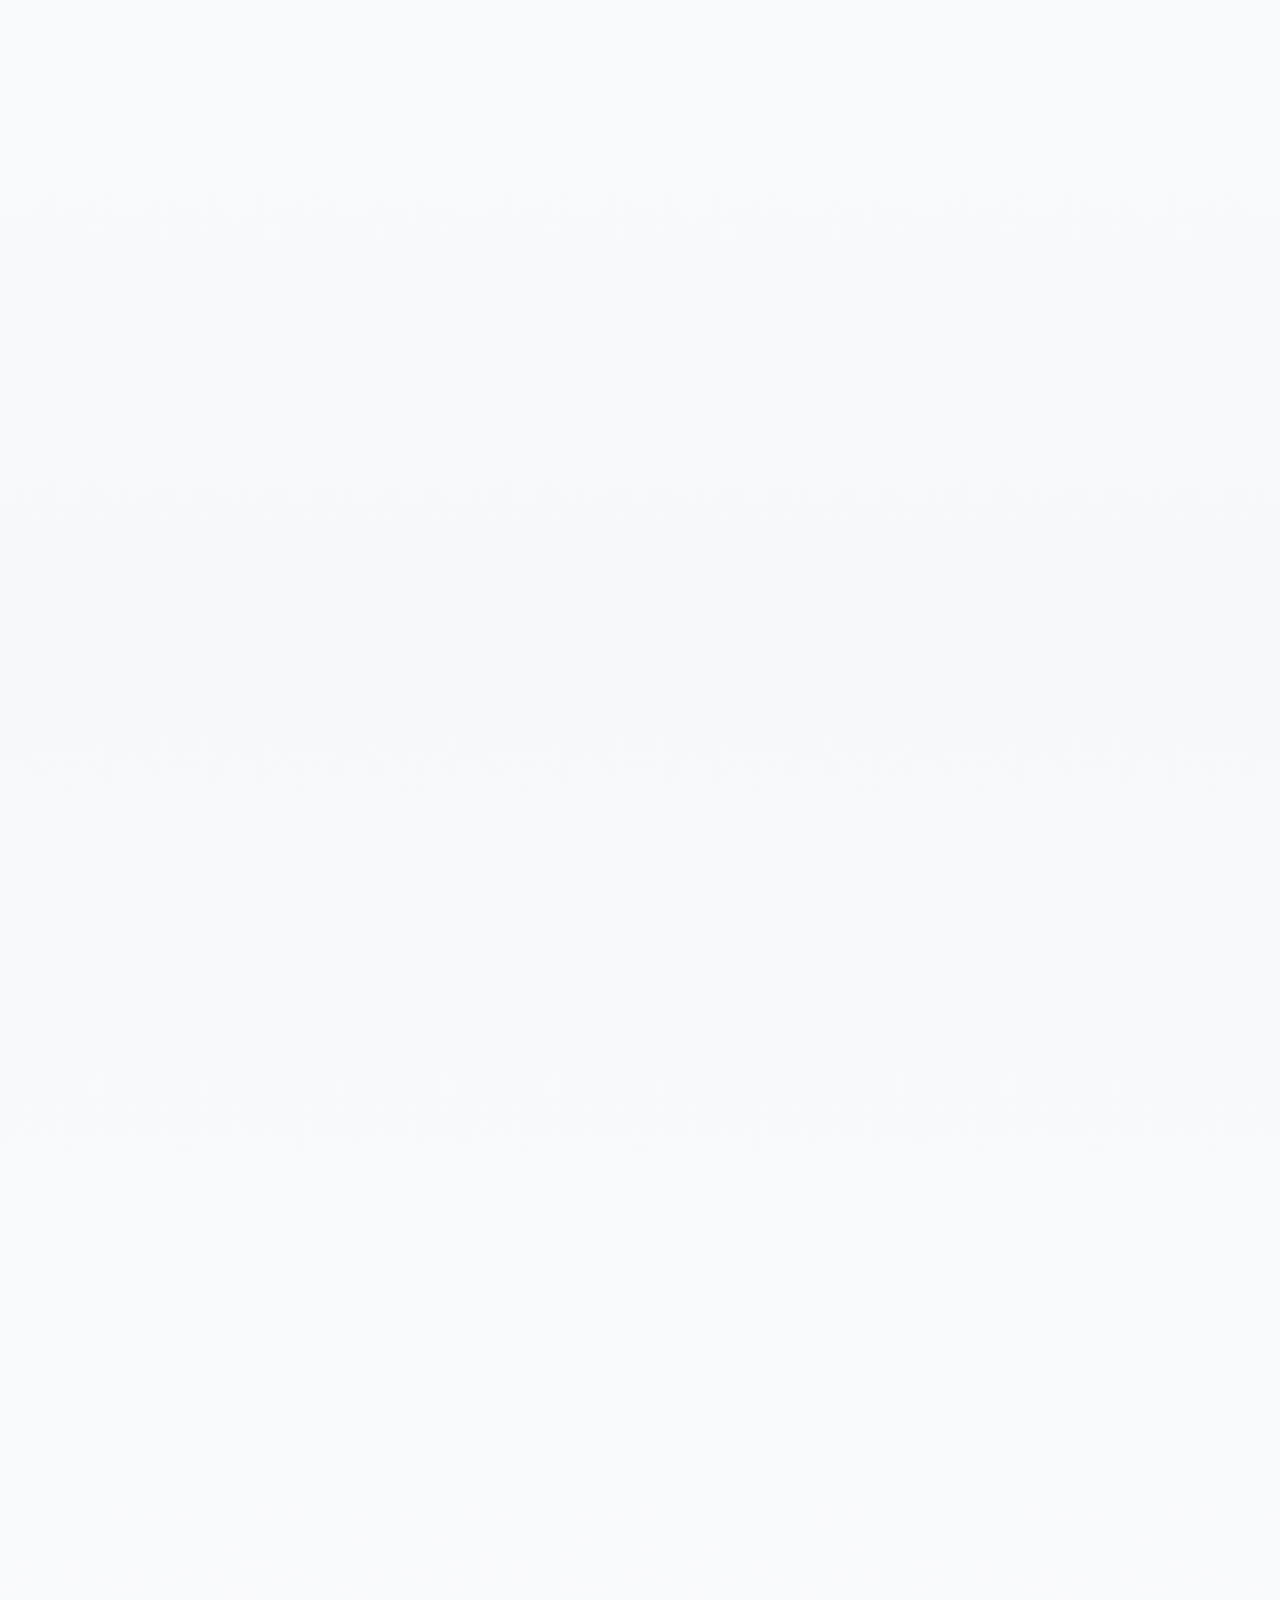
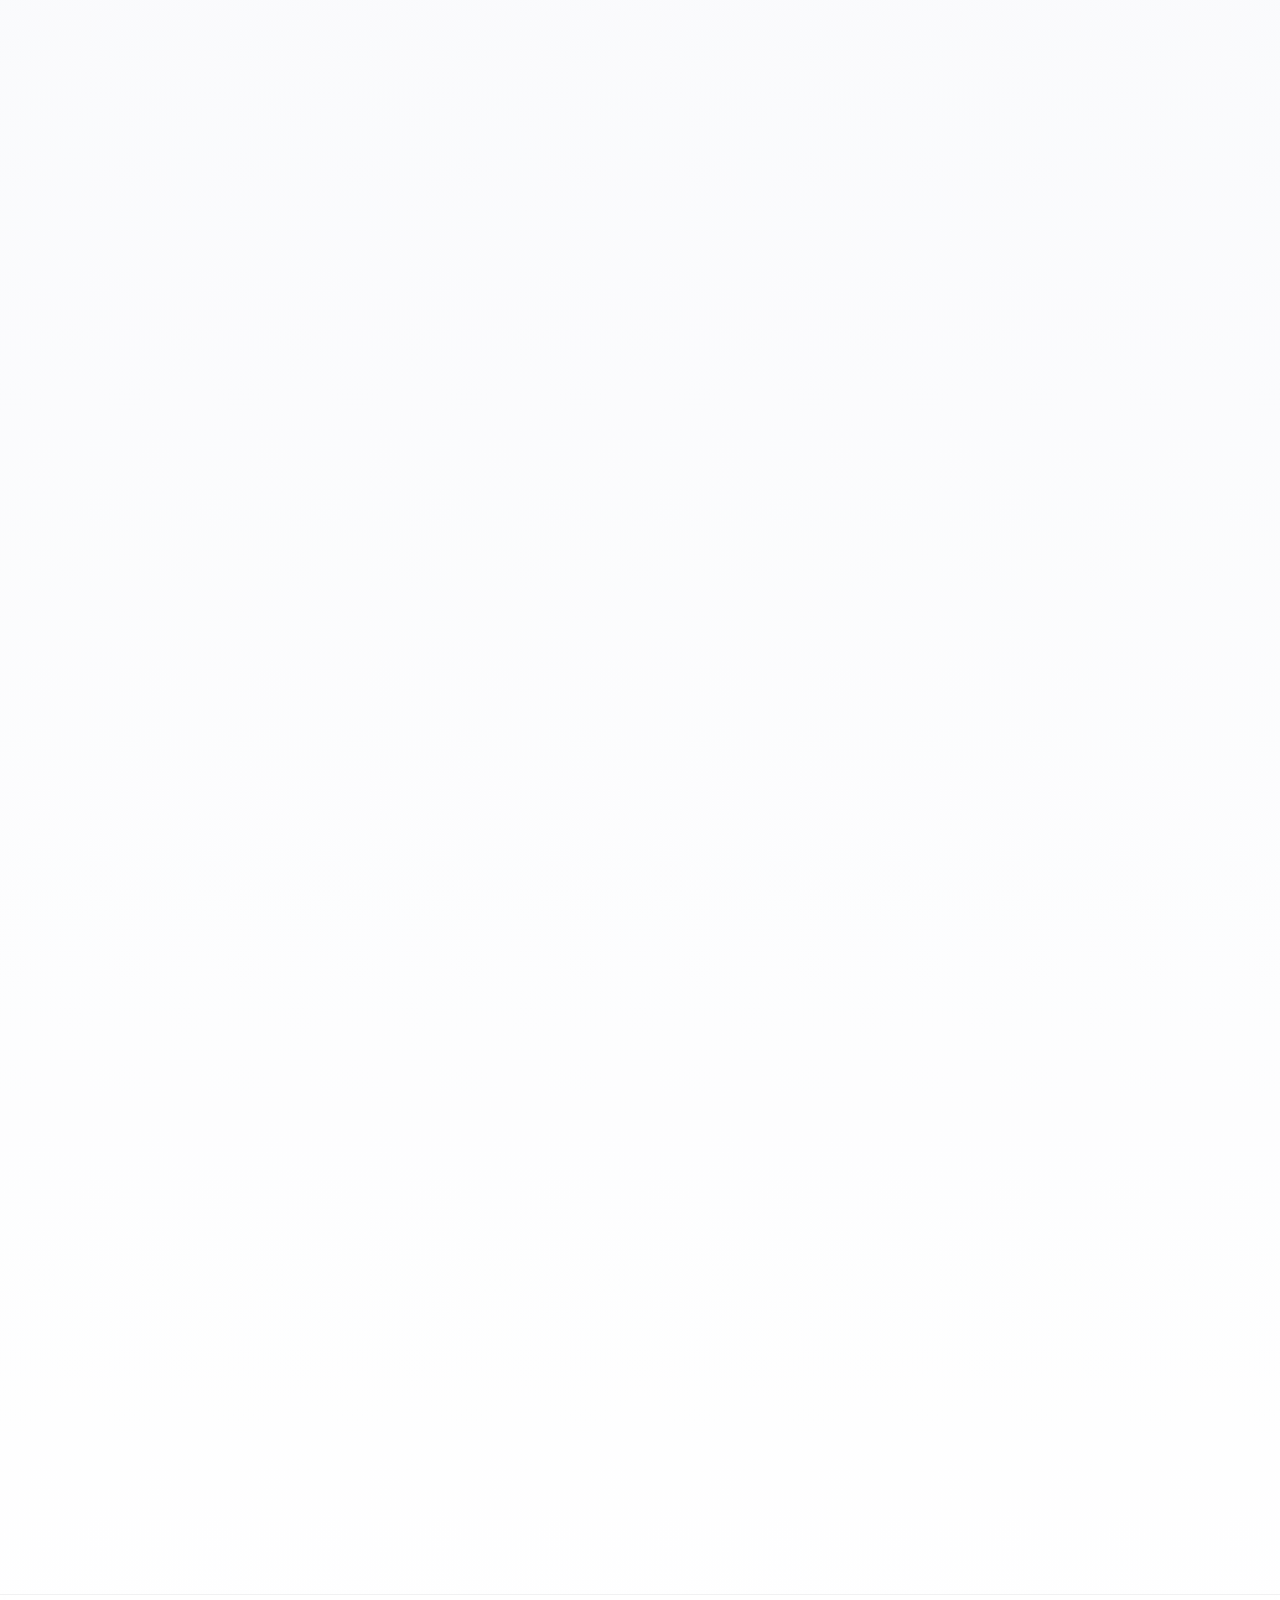
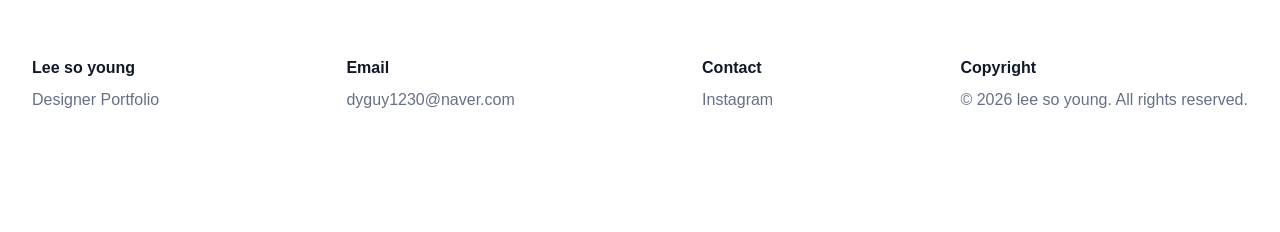
==== commit daa698d5: "Add files via upload" ====
--- a/index.html
+++ b/index.html
@@ -94,10 +94,10 @@
                 <div class="timeline-role">
                   <strong>UI/UX Design Course</strong>
                   <strong>나래디자인학원</strong>
-                  <span>•  UI/UX 디자인 기초 및 웹페이지 구성</span>
-                  <br><span>•  Figma를 활용한 화면 설계 및 디자인</span>
-                  <br><span>•  Photshop • Illustrtor 를 활용한 시각 콘텐츠 제작</span>
-                  <br><span>•  HTML/CSS 기반 웹페이지 구현</span>
+                  <span>• UI/UX 디자인 기초 및 웹페이지 구성</span>
+                  <br><span>• Figma를 활용한 화면 설계 및 디자인</span>
+                  <br><span>• Photshop • Illustrtor 를 활용한 시각 콘텐츠 제작</span>
+                  <br><span>• HTML/CSS 기반 웹페이지 구현</span>
                 </div>
               </div>
               <div class="timeline-item">
@@ -105,10 +105,10 @@
                 <div class="timeline-role">
                   <strong>LU:A Website</strong>
                   <strong>개인 포토폴리오 프로젝트</strong>
-                  <span>•  브랜드 콘셉트 및 비주얼 아이덴티티 기획</span>
-                  <br><span>•  메인 페이지 및 브랜드 스토리 디자인</span>
-                  <br><span>•  AI 이미지와 영상 편집 툴을 활용한 메인 영상 제작</span>
-                  <br><span>•  HTML/CSS를 활용한 웹사이트 구현</span>
+                  <span>• 브랜드 콘셉트 및 비주얼 아이덴티티 기획</span>
+                  <br><span>• 메인 페이지 및 브랜드 스토리 디자인</span>
+                  <br><span>• AI 이미지와 영상 편집 툴을 활용한 메인 영상 제작</span>
+                  <br><span>• HTML/CSS를 활용한 웹사이트 구현</span>
                 </div>
               </div>
               <!-- <div class="timeline-item">
@@ -145,14 +145,14 @@
                   <span class="tag">gemini</span>
                 </div>
               </section>
-               <section class="skill-group">
+              <section class="skill-group">
                 <h4>Video Edition</h4>
                 <div class="skill-tags">
                   <span class="tag">Prmiere pro</span>
                   <span class="tag">Cap Cut</span>
                 </div>
               </section>
-              
+
             </div>
           </article>
         </div>
@@ -216,7 +216,7 @@
                     <div class="thumb-overlay"><strong></strong><span></span></div>
                   </a>
                 </article>
-                
+
                 <article class="thumb-card brand-thumb">
                   <a href="./guide/brandingplanning.html" target="_blank">
                     <img src="./guide/images/brandplanning3.png" alt="brand">
@@ -267,41 +267,41 @@
                       </p>
                     </div>
                   </a>
-                </article>     
+                </article>
               </div>
             </div>
           </section>
 
-          
-
-    <section class="section" id="works">
-      <div class="container">
-        <div class="section-head reveal reveal-scale">
-          <div>
-            <!-- <span class="eyebrow">포스터, 배너, 카드뉴스, 릴스·영상 작업을 구성/span> -->
-            <h2>Visual Content</h2>
-          </div>
-          <!-- <p>
+
+
+          <section class="section" id="works">
+            <div class="container">
+              <div class="section-head reveal reveal-scale">
+                <div>
+                  <!-- <span class="eyebrow">포스터, 배너, 카드뉴스, 릴스·영상 작업을 구성/span> -->
+                  <h2>Visual Content</h2>
+                </div>
+                <!-- <p>
             정지형 비주얼 작업은 한 줄 안에서 함께 보여주고, 영상 작업은 별도 행으로 분리해 흐름이 자연스럽도록 정리했습니다.
           </p> -->
-        </div>
-
-        <div class="works-stack">
-          <section class="card work-row reveal reveal-scale">
-            <div class="work-row-head">
-              <div>
-                <h3>Posters · Banners · Card News</h3>
-                <p>포스터, 디지털 배너, 카드뉴스를 팝업을 통해 자세히 확인하실 수 있습니다.</p>
               </div>
-              <div class="slider-controls">
-                <button class="slider-btn" type="button" data-slider-prev="visualTrack">←</button>
-                <button class="slider-btn" type="button" data-slider-next="visualTrack">→</button>
-              </div>
-            </div>
-            <div class="thumb-track slider-track" id="visualTrack">
-              <!-- poster / banner / cardnews / reels 모달 전용 큰 이미지는 data-modal-media="assets/img/원하는파일.jpg" 로 직접 지정 -->
-              <!-- 카드별 모달 비율은 data-modal-ratio="가로 / 세로" 형식으로 지정: 예) 1200 / 628, 1 / 1, 9 / 16, 1080 / 1350 -->
-              <!-- <article class="poster-thumb thumb-card modal-card" data-modal-type="poster"
+
+              <div class="works-stack">
+                <section class="card work-row reveal reveal-scale">
+                  <div class="work-row-head">
+                    <div>
+                      <h3>Posters · Banners · Card News</h3>
+                      <p>포스터, 디지털 배너, 카드뉴스를 팝업을 통해 자세히 확인하실 수 있습니다.</p>
+                    </div>
+                    <div class="slider-controls">
+                      <button class="slider-btn" type="button" data-slider-prev="visualTrack">←</button>
+                      <button class="slider-btn" type="button" data-slider-next="visualTrack">→</button>
+                    </div>
+                  </div>
+                  <div class="thumb-track slider-track" id="visualTrack">
+                    <!-- poster / banner / cardnews / reels 모달 전용 큰 이미지는 data-modal-media="assets/img/원하는파일.jpg" 로 직접 지정 -->
+                    <!-- 카드별 모달 비율은 data-modal-ratio="가로 / 세로" 형식으로 지정: 예) 1200 / 628, 1 / 1, 9 / 16, 1080 / 1350 -->
+                    <!-- <article class="poster-thumb thumb-card modal-card" data-modal-type="poster"
                 data-modal-label="Poster Project" data-modal-title="Poster Series A"
                 data-modal-description="이벤트 홍보용 포스터 시리즈입니다. 타이포그래피와 무드 중심의 키비주얼 작업입니다." data-modal-role="Poster Design"
                 data-modal-tools="Photoshop, Illustrator"
@@ -320,7 +320,7 @@
                 <div class="thumb-overlay"><strong>Poster Series A</strong><span>Campaign / Event Visual</span></div>
               </article> -->
 
-              <!-- <article class="poster-thumb thumb-card modal-card" data-modal-type="poster" data-modal-label="Poster"
+                    <!-- <article class="poster-thumb thumb-card modal-card" data-modal-type="poster" data-modal-label="Poster"
                 data-modal-title="Poster Series B" data-modal-description="브랜드 포스터 시리즈입니다."
                 data-modal-role="Poster Design" data-modal-tools="Photoshop"
                 data-modal-summary="브랜드 무드를 중심으로 전개한 포스터 시리즈입니다." data-modal-meta1-label="Format"
@@ -337,7 +337,7 @@
                 <div class="thumb-overlay"><strong>Poster Series B</strong><span>Brand / Promotion</span></div>
               </article> -->
 
-              <!-- <article class="ad-thumb thumb-card modal-card" data-modal-type="banner" data-modal-label="Banner Project"
+                    <!-- <article class="ad-thumb thumb-card modal-card" data-modal-type="banner" data-modal-label="Banner Project"
                 data-modal-title="Banner Set A" data-modal-description="디지털 배너 광고 세트입니다."
                 data-modal-role="Banner Design" data-modal-tools="Photoshop, Figma"
                 data-modal-summary="퍼포먼스 배너와 SNS용 변형 소재를 함께 설계한 배너 세트입니다." data-modal-meta1-label="Platform"
@@ -354,7 +354,7 @@
                 <div class="thumb-overlay"><strong>Banner Set A</strong><span>Digital Ad System</span></div>
               </article> -->
 
-              <!-- <article class="ad-thumb thumb-card modal-card" data-modal-type="banner" data-modal-label="Banner"
+                    <!-- <article class="ad-thumb thumb-card modal-card" data-modal-type="banner" data-modal-label="Banner"
                 data-modal-title="Banner Set B" data-modal-description="프로모션 웹 배너 세트입니다."
                 data-modal-role="Banner Design" data-modal-tools="Photoshop" data-modal-summary="웹 프로모션 메인/서브 배너 세트입니다."
                 data-modal-meta1-label="Platform" data-modal-meta1-value="Website" data-modal-meta2-label="Campaign"
@@ -370,160 +370,167 @@
                 <div class="thumb-overlay"><strong>Banner Set B</strong><span>Web Promotion</span></div>
               </article> -->
 
-              <article class="cardnews-thumb thumb-card modal-card" data-modal-type="cardnews"
-                data-modal-label="Card News Project" data-modal-title="Card News Series A"
-                data-modal-description="인스타그램 캐러셀 형식의 카드뉴스입니다. 첫 장에서 주제를 제시하고 뒤로 갈수록 정보 흐름이 이어지도록 구성했습니다."
-                data-modal-role="Card News Design" data-modal-tools="Photoshop, Illustrator"
-                data-modal-summary="인스타그램 캐러셀 형식의 카드뉴스입니다. 11월 부산의 전시회를 주제로 11월 부터 시작하는 전시회 정보를 담았습니다."
-                data-modal-meta1-label="Topic" data-modal-meta1-value="Brand Story" data-modal-meta2-label="Pages"
-                data-modal-meta2-value="6 Pages" data-modal-meta3-label="Flow"
-                data-modal-meta3-value="Cover → Info → CTA" data-modal-meta4-label="Style"
-                data-modal-meta4-value="Editorial Carousel" data-modal-tags="Card News"
-                data-modal-note-title="Editable Note"
-                data-modal-note="카드뉴스는 페이지 흐름, 표지 방향, 정보 구성 방식 등을 이 박스에서 자유롭게 수정할 수 있습니다."
-                data-modal-video="Card news preview" data-modal-link="https://example.com"
-                data-modal-images="assets/img/CardNews1.png|assets/img/CardNews2.png|assets/img/CardNews3.png|assets/img/CardNews4.png|assets/img/CardNews5.png|assets/img/CardNews6.png"
-                data-modal-ratio="1 / 1">
-                <div class="thumb-image">
-                  <img src="assets/img/CardNews1.png" alt="card news">
-                </div>
-                <div class="thumb-overlay bg"><strong>Card News</strong><span>11월 부산 전시 모음</span>
-                </div>
-              </article>
-
-              <article class="cardnews-thumb thumb-card modal-card" data-modal-type="cardnews"
-                data-modal-label="Card News" data-modal-title="Card News Series B"
-                data-modal-description="카카오톡 홍보물 형식의 카드뉴스입니다. 리미티드제품 소개와 사은품 증정 정보를 넣고 배쓰 밤 사용법을 넣어 제품에 대한 정보를 최대한 많이 반영을 했습니다." data-modal-role="Card News Design"
-                data-modal-tools="Photoshop, Figma" data-modal-summary="정보 전달 중심의 프로모션 카드뉴스입니다."
-                data-modal-meta1-label="Topic" data-modal-meta1-value="Promotion" data-modal-meta2-label="Pages"
-                data-modal-meta2-value="7 Pages" data-modal-meta3-label="Flow"
-                data-modal-meta3-value="Intro → Detail → CTA" data-modal-meta4-label="Style"
-                data-modal-meta4-value="Clean Info Layout" data-modal-tags="Promotion, Information"
-                data-modal-note-title="Editable Note" data-modal-note="카드뉴스 프로젝트용 자유 메모 영역입니다."
-                data-modal-video="Card news preview" data-modal-link="https://example.com"
-                data-modal-images="./assets/img/cardnews/lush1.png|./assets/img/cardnews/lush2.png|./assets/img/cardnews/lush3.png|./assets/img/cardnews/lush4.png|./assets/img/cardnews/lush5.png|">
-                <div class="thumb-image">
-                  <img src="./assets/img/cardnews/lush1.png" alt="card news">
-                </div>
-                <div class="thumb-overlay bg"><strong>Card News Series B</strong><span>러쉬 x 조이앤프렌즈 리미티드 콜라보</span></div>
-              </article>
-
-
-
-
-
-            </div>
-          </section>
-
-          <section class="card work-row reveal reveal-scale">
-            <div class="work-row-head">
-              <div>
-                <h3>Reels & Videos</h3>
-                <p>릴스, 숏폼, 모션 중심 작업물로 영상에 마우스를 가져가면 영상이 플레이 됩니다.</p>
-              </div>
-              <div class="slider-controls">
-                <button class="slider-btn" type="button" data-slider-prev="videoTrack">←</button>
-                <button class="slider-btn" type="button" data-slider-next="videoTrack">→</button>
-              </div>
-            </div>
-            <div class="thumb-track slider-track" id="videoTrack">
-              <article class="reels-thumb thumb-card modal-card" data-modal-type="reels"
-                data-modal-title="Reel Project A" data-modal-description="아기고양이가 엄마를 찾아 모험을 떠나는 이야기 입니다."
-                data-modal-role="Instagram Short-form" data-modal-tools="Flow, Chat GPT" data-modal-meta1-label="Format"
-                data-modal-meta1-value="9:16 Vertical" data-modal-meta2-label="Duration" data-modal-meta2-value="10 sec"
-                data-modal-tags="Reels, Short-form, Motion" data-modal-note-title="Editable Note"
-                data-modal-note="Flow에서 캐릭터 생성을 하였고 만든캐릭터를 Chat GPT로 컨셉을 정하고 이미지를 받아 Flow에서 영상으로 만들었습니다"
-                data-modal-link="https://example.com" data-modal-media="./assets/video/babycat.mp4"
-                data-modal-ratio="9 / 16">
-                <video class="thumb-video" muted loop playsinline preload="metadata">
-                  <source src="./assets/video/babycat.mp4" type="video/mp4" />
-                </video>
-                <div class="thumb-play-button" aria-hidden="true">
-                  <span class="thumb-play-icon"></span>
-                </div>
-                <div class="thumb-overlay">
-                  <strong>아기고양이의 모험</strong>
-                  <span>Instagram Short-form</span>
-                </div>
-              </article>
-
-              <article class="reels-thumb thumb-card modal-card" data-modal-type="reels"
-                data-modal-title="Reel Project B" data-modal-description="모험을 떠난 아기고양이와 엄마와 재회하는 영상입니다."
-                data-modal-role="Instagram Short-form" data-modal-tools="Flow" data-modal-meta1-label="Format"
-                data-modal-meta1-value="9:16 Vertical" data-modal-meta2-label="Duration" data-modal-meta2-value="10 sec"
-                data-modal-tags="Campaign, Reels" data-modal-note-title="Editable Note"
-                data-modal-note="Flow에서 만든 아이고양이를 바탕으로 엄마 고양이 캐릭터를 만들었고 아이고양이 이미지의 배경과 사슴 동물을 그대로 살려 엄마고양이가 사슴을 통해 재회하는 장면의 동영상을 만들었습니다"
-                data-modal-link="https://example.com" data-modal-media="./assets/video/momcat.mp4">
-                <video class="thumb-video" muted loop playsinline preload="metadata">
-                  <source src="./assets/video/momcat.mp4" type="video/mp4" />
-                </video>
-                <div class="thumb-play-button" aria-hidden="true">
-                  <span class="thumb-play-icon"></span>
-                </div>
-                <div class="thumb-overlay">
-                  <strong>엄마와의 재회</strong>
-                  <span>Instagram Short-form</span>
-                </div>
-              </article>
-
-              <article class="reels-thumb thumb-card modal-card" data-modal-type="reels"
-                data-modal-title="Reel Project C" data-modal-description="파자를 만드는 고양이 영상입니다."
-                data-modal-role="Instagram Short-form" data-modal-tools="Flow, Chat GPT" data-modal-meta1-label="Format"
-                data-modal-meta1-value="9:16 Vertical" data-modal-meta2-label="Duration" data-modal-meta2-value="10 sec"
-                data-modal-tags="Brand Reel, Motion" data-modal-note-title="Editable Note"
-                data-modal-note="브랜드 릴스 C에 대한 메모를 자유롭게 기입하세요." data-modal-link="https://example.com"
-                data-modal-media="./assets/video/pizzacat.mp4">
-                <video class="thumb-video" muted loop playsinline preload="metadata">
-                  <source src="./assets/video/pizzacat.mp4" type="video/mp4" />
-                </video>
-                <div class="thumb-play-button" aria-hidden="true">
-                  <span class="thumb-play-icon"></span>
-                </div>
-                <div class="thumb-overlay">
-                  <strong>피자가게 고양이</strong>
-                  <span>Instagram Short-form</span>
-                </div>
-              </article>
-
-             <article class="reels-thumb thumb-card modal-card" data-modal-type="reels"
-                data-modal-title="Reel Project D" data-modal-description="LU:A 데일리룩 신상을 모아 화보컷으로 연출해 인스타그램 숏츠로 만든 영상입니다"
-                data-modal-role="Ad Motion" data-modal-tools="Premiere Pro, Flow" data-modal-meta1-label="Format"
-                data-modal-meta1-value="9:16 Vertical" data-modal-meta2-label="Duration" data-modal-meta2-value="10 sec"
-                data-modal-tags="Ad Motion, Short-form" data-modal-note-title="Editable Note"
-                data-modal-note="Flow에서 만든 모델과 코디를 바탕으로 화보텃을 따로 만들어 영상을 만든후 3개의 영상을 Premiere Pro로 영상을 합쳐 모션을 추가하여 만든 결과물입니다." data-modal-link="https://example.com"
-                data-modal-media="./assets/video/LUA_shorts.mp4">
-                <video class="thumb-video" muted loop playsinline preload="metadata">
-                  <source src="./assets/video/LUA_shorts.mp4" type="video/mp4" />
-                </video>
-                <div class="thumb-play-button" aria-hidden="true">
-                  <span class="thumb-play-icon"></span>
-                </div>
-                <div class="thumb-overlay">
-                  <strong>LU:A daily collection</strong>
-                  <span>Instagram Short-form</span>
-                </div>
-              </article>
-
-               <!-- <article class="reels-thumb thumb-card modal-card" data-modal-type="reels"
-                data-modal-title="Reel Project E" data-modal-description="브랜드 인트로 성격의 영상 작업입니다."
-                data-modal-role="Intro Motion" data-modal-tools="Premiere Pro" data-modal-meta1-label="Format"
-                data-modal-meta1-value="9:16 Vertical" data-modal-meta2-label="Duration" data-modal-meta2-value="08 sec"
-                data-modal-tags="Intro, Reels" data-modal-note-title="Editable Note"
-                data-modal-note="인트로 릴스 E에 대한 설명입니다." data-modal-link="https://example.com"
-                data-modal-media="assets/video/Reels_sample_01.mp4">
-                <video class="thumb-video" muted loop playsinline preload="metadata">
-                  <source src="assets/video/Reels_sample_01.mp4" type="video/mp4" />
-                </video>
-                <div class="thumb-play-button" aria-hidden="true">
-                  <span class="thumb-play-icon"></span>
-                </div>
-                <div class="thumb-overlay">
-                  <strong>Reel Project E</strong>
-                  <span>Brand Intro</span>
-                </div>
-              </article>
-
-              <article class="reels-thumb thumb-card modal-card" data-modal-type="reels"
+                    <article class="cardnews-thumb thumb-card modal-card" data-modal-type="cardnews"
+                      data-modal-label="Card News Project" data-modal-title="Card News Series A"
+                      data-modal-description="인스타그램 캐러셀 형식의 카드뉴스입니다. 첫 장에서 주제를 제시하고 뒤로 갈수록 정보 흐름이 이어지도록 구성했습니다."
+                      data-modal-role="Card News Design" data-modal-tools="Photoshop, Illustrator"
+                      data-modal-summary="인스타그램 캐러셀 형식의 카드뉴스입니다. 11월 부산의 전시회를 주제로 11월 부터 시작하는 전시회 정보를 담았습니다."
+                      data-modal-meta1-label="Topic" data-modal-meta1-value="Brand Story" data-modal-meta2-label="Pages"
+                      data-modal-meta2-value="6 Pages" data-modal-meta3-label="Flow"
+                      data-modal-meta3-value="Cover → Info → CTA" data-modal-meta4-label="Style"
+                      data-modal-meta4-value="Editorial Carousel" data-modal-tags="Card News"
+                      data-modal-note-title="Editable Note"
+                      data-modal-note="카드뉴스는 페이지 흐름, 표지 방향, 정보 구성 방식 등을 이 박스에서 자유롭게 수정할 수 있습니다."
+                      data-modal-video="Card news preview" data-modal-link="https://example.com"
+                      data-modal-images="assets/img/CardNews1.png|assets/img/CardNews2.png|assets/img/CardNews3.png|assets/img/CardNews4.png|assets/img/CardNews5.png|assets/img/CardNews6.png"
+                      data-modal-ratio="1 / 1">
+                      <div class="thumb-image">
+                        <img src="assets/img/CardNews1.png" alt="card news">
+                      </div>
+                      <div class="thumb-overlay bg"><strong>Card News</strong><span>11월 부산 전시 모음</span>
+                      </div>
+                    </article>
+
+                    <article class="cardnews-thumb thumb-card modal-card" data-modal-type="cardnews"
+                      data-modal-label="Card News" data-modal-title="Card News Series B"
+                      data-modal-description="카카오톡 홍보물 형식의 카드뉴스입니다. 리미티드제품 소개와 사은품 증정 정보를 넣고 배쓰 밤 사용법을 넣어 제품에 대한 정보를 최대한 많이 반영을 했습니다."
+                      data-modal-role="Card News Design" data-modal-tools="Photoshop, Figma"
+                      data-modal-summary="정보 전달 중심의 프로모션 카드뉴스입니다." data-modal-meta1-label="Topic"
+                      data-modal-meta1-value="Promotion" data-modal-meta2-label="Pages" data-modal-meta2-value="7 Pages"
+                      data-modal-meta3-label="Flow" data-modal-meta3-value="Intro → Detail → CTA"
+                      data-modal-meta4-label="Style" data-modal-meta4-value="Clean Info Layout"
+                      data-modal-tags="Promotion, Information" data-modal-note-title="Editable Note"
+                      data-modal-note="카드뉴스 프로젝트용 자유 메모 영역입니다." data-modal-video="Card news preview"
+                      data-modal-link="https://example.com"
+                      data-modal-images="./assets/img/cardnews/lush1.png|./assets/img/cardnews/lush2.png|./assets/img/cardnews/lush3.png|./assets/img/cardnews/lush4.png|./assets/img/cardnews/lush5.png|">
+                      <div class="thumb-image">
+                        <img src="./assets/img/cardnews/lush1.png" alt="card news">
+                      </div>
+                      <div class="thumb-overlay bg"><strong>Card News Series B</strong><span>러쉬 x 조이앤프렌즈 리미티드 콜라보</span>
+                      </div>
+                    </article>
+
+
+
+
+
+                  </div>
+                </section>
+
+                <section class="card work-row reveal reveal-scale">
+                  <div class="work-row-head">
+                    <div>
+                      <h3>Reels & Videos</h3>
+                      <p>릴스, 숏폼, 모션 중심 작업물로 영상에 마우스를 가져가면 영상이 플레이 됩니다.</p>
+                    </div>
+                    <div class="slider-controls">
+                      <button class="slider-btn" type="button" data-slider-prev="videoTrack">←</button>
+                      <button class="slider-btn" type="button" data-slider-next="videoTrack">→</button>
+                    </div>
+                  </div>
+                  <div class="thumb-track slider-track" id="videoTrack">
+                    <article class="reels-thumb thumb-card modal-card" data-modal-type="reels"
+                      data-modal-title="Reel Project A" data-modal-description="아기고양이가 엄마를 찾아 모험을 떠나는 이야기 입니다."
+                      data-modal-role="Instagram Short-form" data-modal-tools="Flow, Chat GPT"
+                      data-modal-meta1-label="Format" data-modal-meta1-value="9:16 Vertical"
+                      data-modal-meta2-label="Duration" data-modal-meta2-value="10 sec"
+                      data-modal-tags="Reels, Short-form, Motion" data-modal-note-title="Editable Note"
+                      data-modal-note="Flow에서 캐릭터 생성을 하였고 만든캐릭터를 Chat GPT로 컨셉을 정하고 이미지를 받아 Flow에서 영상으로 만들었습니다"
+                      data-modal-link="https://example.com" data-modal-media="./assets/video/babycat.mp4"
+                      data-modal-ratio="9 / 16">
+                      <video class="thumb-video" muted loop playsinline preload="metadata">
+                        <source src="./assets/video/babycat.mp4" type="video/mp4" />
+                      </video>
+                      <div class="thumb-play-button" aria-hidden="true">
+                        <span class="thumb-play-icon"></span>
+                      </div>
+                      <div class="thumb-overlay">
+                        <strong>아기고양이의 모험</strong>
+                        <span>Instagram Short-form</span>
+                      </div>
+                    </article>
+
+                    <article class="reels-thumb thumb-card modal-card" data-modal-type="reels"
+                      data-modal-title="Reel Project B" data-modal-description="모험을 떠난 아기고양이와 엄마와 재회하는 영상입니다."
+                      data-modal-role="Instagram Short-form" data-modal-tools="Flow" data-modal-meta1-label="Format"
+                      data-modal-meta1-value="9:16 Vertical" data-modal-meta2-label="Duration"
+                      data-modal-meta2-value="10 sec" data-modal-tags="Campaign, Reels"
+                      data-modal-note-title="Editable Note"
+                      data-modal-note="Flow에서 만든 아이고양이를 바탕으로 엄마 고양이 캐릭터를 만들었고 아이고양이 이미지의 배경과 사슴 동물을 그대로 살려 엄마고양이가 사슴을 통해 재회하는 장면의 동영상을 만들었습니다"
+                      data-modal-link="https://example.com" data-modal-media="./assets/video/momcat.mp4">
+                      <video class="thumb-video" muted loop playsinline preload="metadata">
+                        <source src="./assets/video/momcat.mp4" type="video/mp4" />
+                      </video>
+                      <div class="thumb-play-button" aria-hidden="true">
+                        <span class="thumb-play-icon"></span>
+                      </div>
+                      <div class="thumb-overlay">
+                        <strong>엄마와의 재회</strong>
+                        <span>Instagram Short-form</span>
+                      </div>
+                    </article>
+
+                    <article class="reels-thumb thumb-card modal-card" data-modal-type="reels"
+                      data-modal-title="Reel Project C" data-modal-description="파자를 만드는 고양이 영상입니다."
+                      data-modal-role="Instagram Short-form" data-modal-tools="Flow, Chat GPT"
+                      data-modal-meta1-label="Format" data-modal-meta1-value="9:16 Vertical"
+                      data-modal-meta2-label="Duration" data-modal-meta2-value="10 sec"
+                      data-modal-tags="Brand Reel, Motion" data-modal-note-title="Editable Note"
+                      data-modal-note="브랜드 릴스 C에 대한 메모를 자유롭게 기입하세요." data-modal-link="https://example.com"
+                      data-modal-media="./assets/video/pizzacat.mp4">
+                      <video class="thumb-video" muted loop playsinline preload="metadata">
+                        <source src="./assets/video/pizzacat.mp4" type="video/mp4" />
+                      </video>
+                      <div class="thumb-play-button" aria-hidden="true">
+                        <span class="thumb-play-icon"></span>
+                      </div>
+                      <div class="thumb-overlay">
+                        <strong>피자가게 고양이</strong>
+                        <span>Instagram Short-form</span>
+                      </div>
+                    </article>
+
+                    <article class="reels-thumb thumb-card modal-card" data-modal-type="reels"
+                      data-modal-title="Reel Project D"
+                      data-modal-description="LU:A 데일리룩 신상을 모아 화보컷으로 연출해 인스타그램 숏츠로 만든 영상입니다"
+                      data-modal-role="Instagram Short-form" data-modal-tools="Premiere Pro, Flow"
+                      data-modal-meta1-label="Format" data-modal-meta1-value="9:16 Vertical"
+                      data-modal-meta2-label="Duration" data-modal-meta2-value="10 sec"
+                      data-modal-tags="Ad Motion, Short-form" data-modal-note-title="Editable Note"
+                      data-modal-note="Flow에서 만든 모델과 코디를 바탕으로 화보텃을 따로 만들어 영상을 만든후 3개의 영상을 Premiere Pro로 영상을 합쳐 모션을 추가하여 만든 결과물입니다."
+                      data-modal-link="https://example.com" data-modal-media="./assets/video/LUA_shorts.mp4">
+                      <video class="thumb-video" muted loop playsinline preload="metadata">
+                        <source src="./assets/video/LUA_shorts.mp4" type="video/mp4" />
+                      </video>
+                      <div class="thumb-play-button" aria-hidden="true">
+                        <span class="thumb-play-icon"></span>
+                      </div>
+                      <div class="thumb-overlay">
+                        <strong>LU:A daily collection</strong>
+                        <span>Instagram Short-form</span>
+                      </div>
+                    </article>
+
+                    <article class="reels-thumb thumb-card modal-card" data-modal-type="reels"
+                      data-modal-title="Reel Project E" data-modal-description="루아의 도시일상적인 코디를 담은 숏츠 화보 영상입니다."
+                      data-modal-role="Instagram Short-form" data-modal-tools="Premiere Pro"
+                      data-modal-meta1-label="Format" data-modal-meta1-value="9:16 Vertical"
+                      data-modal-meta2-label="Duration" data-modal-meta2-value="10 sec" data-modal-tags="Intro, Reels"
+                      data-modal-note-title="Editable Note" data-modal-note="인트로 릴스 E에 대한 설명입니다."
+                      data-modal-link="https://example.com" data-modal-media="./assets/video/LUA_shorts2.mp4">
+                      <video class="thumb-video" muted loop playsinline preload="metadata">
+                        <source src="./assets/video/LUA_shorts2.mp4" type="video/mp4" />
+                      </video>
+                      <div class="thumb-play-button" aria-hidden="true">
+                        <span class="thumb-play-icon"></span>
+                      </div>
+                      <div class="thumb-overlay">
+                        <strong>Reel Project E</strong>
+                        <span>Brand Intro</span>
+                      </div>
+                    </article>
+
+                    <!--<article class="reels-thumb thumb-card modal-card" data-modal-type="reels"
                 data-modal-title="Reel Project F" data-modal-description="브랜드 인트로 영상 확장 버전입니다."
                 data-modal-role="Motion Design" data-modal-tools="Premiere Pro" data-modal-meta1-label="Format"
                 data-modal-meta1-value="9:16 Vertical" data-modal-meta2-label="Duration" data-modal-meta2-value="18 sec"
@@ -541,7 +548,7 @@
                   <span>Brand Intro</span>
                 </div>
               </article> -->
-              <!-- <article class="reels-thumb thumb-card modal-card" data-modal-title="Reel Project F"
+                    <!-- <article class="reels-thumb thumb-card modal-card" data-modal-title="Reel Project F"
                 data-modal-description="브랜드 인트로 영상입니다." data-modal-role="Motion Design / Short-form"
                 data-modal-tools="Premiere Pro, AI Video" data-modal-video="Reel preview area"
                 data-modal-link="https://example.com">
@@ -556,11 +563,11 @@
                   <span>Brand Intro</span>
                 </div>
               </article> -->
+                  </div>
+                </section>
+              </div>
             </div>
           </section>
-        </div>
-      </div>
-    </section>
   </main>
 
   <footer class="site-footer" id="contact">
--- a/assets/css/style.css
+++ b/assets/css/style.css
@@ -0,0 +1,1844 @@
+
+    :root {
+  --bg: #f7f8fb;
+  --bg-soft: #ffffff;
+  --surface: rgba(255, 255, 255, 0.82);
+  --surface-strong: rgba(255, 255, 255, 0.96);
+  --text: #111827;
+  --text-muted: #667085;
+  --line: rgba(17, 24, 39, 0.09);
+  --accent: #D8C8C7;
+  --accent-2: #B8A29D;
+  --shadow: 0 18px 50px rgba(15, 23, 42, 0.08);
+  --radius-lg: 28px;
+  --radius-md: 20px;
+  --radius-sm: 14px;
+  --container: min(1600px, calc(100% - 64px));
+  --transition: 320ms cubic-bezier(.2, .8, .2, 1);
+  --nav-h: 84px;
+}
+
+* {
+  box-sizing: border-box;
+}
+
+html {
+  scroll-behavior: auto;
+}
+
+body {
+  margin: 0;
+  font-family: -apple-system, BlinkMacSystemFont, "Segoe UI", Roboto, "Noto Sans KR", sans-serif;
+  background:
+    radial-gradient(circle at top right, rgba(50, 199, 161, 0.09), transparent 24%),
+    radial-gradient(circle at 12% 10%, rgba(123, 140, 255, 0.08), transparent 18%),
+    linear-gradient(180deg, #ffffff 0%, #f7f8fb 44%, #ffffff 100%);
+  color: var(--text);
+  line-height: 1.6;
+  overflow-x: hidden;
+}
+
+img,
+video {
+  display: block;
+  max-width: 100%;
+}
+
+a {
+  color: inherit;
+  text-decoration: none;
+}
+
+button {
+  font: inherit;
+}
+
+.container {
+  width: var(--container);
+  margin: 0 auto;
+}
+
+.section {
+  padding: 120px 0;
+  position: relative;
+  scroll-margin-top: calc(var(--nav-h) + 24px);
+}
+
+.eyebrow {
+  display: inline-flex;
+  align-items: center;
+  gap: 8px;
+  padding: 8px 14px;
+  border: 1px solid var(--line);
+  border-radius: 999px;
+  color: #111827;
+  font-size: 0.875rem;
+  letter-spacing: 0.02em;
+  background: rgba(255, 255, 255, 0.72);
+  /* background: #86ecd0; */
+  backdrop-filter: blur(10px);
+  box-shadow: 0 8px 20px rgba(15, 23, 42, 0.04);
+}
+
+.section-head {
+  display: flex;
+  justify-content: space-between;
+  align-items: end;
+  gap: 24px;
+  margin-bottom: 40px;
+}
+
+.section-head h2 {
+  margin: 14px 0 0;
+  font-size: clamp(2rem, 4vw, 3.5rem);
+  line-height: 1.4;
+  letter-spacing: 0.03em;
+  padding-left: 30px;
+ font-family: "Beau Rivage", cursive;
+ color: #382717;
+ 
+}
+
+.section-head p {
+  max-width: 540px;
+  color: var(--text-muted);
+  margin: 0;
+}
+
+.site-header {
+  position: fixed;
+  inset: 0 0 auto 0;
+  z-index: 50;
+  padding: 18px 0;
+  transition:
+    background var(--transition),
+    border-color var(--transition),
+    backdrop-filter var(--transition),
+    box-shadow var(--transition);
+}
+
+.site-header.scrolled {
+  background: rgba(255, 255, 255, 0.78);
+  border-bottom: 1px solid rgba(17, 24, 39, 0.06);
+  backdrop-filter: blur(16px);
+  box-shadow: 0 10px 30px rgba(15, 23, 42, 0.05);
+}
+
+.nav {
+  width: var(--container);
+  max-width: 1600px;
+  margin: 0 auto;
+  display: flex;
+  align-items: center;
+  justify-content: space-between;
+  gap: 20px;
+}
+
+.brand {
+  font-weight: 700;
+  letter-spacing: -0.03em;
+  font-size: 1rem;
+  display: inline-flex;
+  align-items: center;
+  gap: 12px;
+}
+
+.brand::before {
+  content: "";
+  width: 10px;
+  height: 10px;
+  border-radius: 999px;
+  background: linear-gradient(135deg, var(--accent), var(--accent-2));
+  box-shadow: 0 0 18px rgba(50, 199, 161, 0.35);
+}
+
+.nav-links {
+  display: flex;
+  gap: 20px;
+  align-items: center;
+  color: var(--text-muted);
+  font-size: 0.95rem;
+}
+
+.nav-links a {
+  position: relative;
+  padding: 6px 0;
+  transition: color var(--transition), transform var(--transition);
+}
+
+.nav-links a::after {
+  content: "";
+  position: absolute;
+  left: 0;
+  bottom: 0;
+  width: 100%;
+  height: 1px;
+  background: linear-gradient(90deg, var(--accent), transparent);
+  transform: scaleX(0);
+  transform-origin: left;
+  transition: transform var(--transition);
+}
+
+.nav-links a:hover,
+.nav-links a:focus-visible {
+  color: var(--text);
+  transform: translateY(-1px);
+}
+
+.nav-links a:hover::after,
+.nav-links a:focus-visible::after {
+  transform: scaleX(1);
+}
+
+.hero {
+  min-height: 100svh;
+  display: grid;
+  align-items: end;
+  padding: 118px 0 56px;
+  position: relative;
+  overflow: clip;
+  isolation: isolate;
+}
+
+.hero::before {
+  content: "";
+  position: absolute;
+  inset: 0;
+  background:
+    radial-gradient(circle at 14% 26%, rgba(50, 199, 161, 0.11), transparent 22%),
+    radial-gradient(circle at 84% 18%, rgba(123, 140, 255, 0.10), transparent 24%);
+  filter: blur(10px);
+  pointer-events: none;
+  animation: heroGlow 10s ease-in-out infinite alternate;
+}
+
+.hero-video {
+  position: absolute;
+  inset: 0;
+  width: 100%;
+  height: 100%;
+  object-fit: cover;
+  /* opacity: 0.08; */
+  /* filter: saturate(1.02) contrast(1.02);
+      transform: scale(1.05);
+      animation: heroVideoFloat 16s ease-in-out infinite alternate;
+      background:
+        radial-gradient(circle at 20% 20%, rgba(50, 199, 161, 0.10), transparent 26%),
+        radial-gradient(circle at 78% 24%, rgba(123, 140, 255, 0.12), transparent 24%),
+        linear-gradient(135deg, #ffffff 0%, #f4f7fb 52%, #eef3fb 100%); */
+}
+
+/* .hero-overlay {
+      position: absolute;
+      inset: 0;
+      background:
+        linear-gradient(to bottom, rgba(255, 255, 255, 0.16), rgba(247, 248, 251, 0.92)),
+        linear-gradient(112deg, rgba(255, 255, 255, 0.88) 12%, rgba(255, 255, 255, 0.30) 50%, rgba(247, 248, 251, 0.86) 100%);
+    } */
+
+.hero-gridline {
+  position: absolute;
+  inset: 0;
+  background-image:
+    linear-gradient(rgba(17, 24, 39, 0.04) 1px, transparent 1px),
+    linear-gradient(90deg, rgba(17, 24, 39, 0.04) 1px, transparent 1px);
+  background-size: 72px 72px;
+  opacity: 0.35;
+  mask-image: linear-gradient(to bottom, rgba(0, 0, 0, 0.9), transparent 84%);
+  pointer-events: none;
+}
+
+.hero-inner {
+  position: relative;
+  z-index: 1;
+  width: min(1600px, calc(100% - 64px));
+  margin: 0 auto;
+  display: grid;
+  grid-template-columns: minmax(520px, 0.9fr) minmax(760px, 1.1fr);
+  gap: 56px;
+  align-items: center;
+  justify-content: center;
+}
+
+.hero-copy {
+  max-width: 680px;
+  width: 100%;
+  position: relative;
+  z-index: 2;
+  justify-self: stretch;
+  text-align: left;
+  padding-left: 0;
+}
+
+.hero-copy h1 {
+  margin: 16px 0 20px;
+  font-size: clamp(4.2rem, 7.2vw, 7.9rem);
+  line-height: 0.88;
+  letter-spacing: -0.085em;
+  max-width: 7.4ch;
+  text-wrap: balance;
+}
+
+.hero-line {
+  display: block;
+  overflow: hidden;
+}
+
+.hero-line>span {
+  display: inline-block;
+  line-height: 1.1em;
+  transform: translateY(112%);
+  opacity: 0;
+  animation: heroLineUp 900ms cubic-bezier(.2, .8, .2, 1) forwards;
+}
+
+.hero-line:nth-child(1)>span {
+  animation-delay: 120ms;
+}
+
+.hero-line:nth-child(2)>span {
+  animation-delay: 250ms;
+}
+
+.hero-line:nth-child(3)>span {
+  animation-delay: 380ms;
+}
+
+.hero-copy p {
+  max-width: 52ch;
+  color: var(--text-muted);
+  font-size: clamp(1rem, 1.45vw, 1.14rem);
+  margin: 0 0 32px;
+  opacity: 0;
+  transform: translateY(18px);
+  animation: heroFadeUp 900ms cubic-bezier(.2, .8, .2, 1) 620ms forwards;
+}
+
+.hero-actions {
+  display: flex;
+  gap: 14px;
+  flex-wrap: wrap;
+  opacity: 0;
+  transform: translateY(18px);
+  animation: heroFadeUp 900ms cubic-bezier(.2, .8, .2, 1) 760ms forwards;
+}
+
+.btn {
+  appearance: none;
+  border: 0;
+  border-radius: 999px;
+  padding: 14px 22px;
+  cursor: pointer;
+  transition: transform var(--transition), opacity var(--transition), background var(--transition), border-color var(--transition), box-shadow var(--transition);
+}
+
+.btn:hover {
+  transform: translateY(-2px);
+}
+
+.btn-primary {
+  background: linear-gradient(135deg, var(--accent), #D8C8C7);
+  color: #111;
+  font-weight: 700;
+  box-shadow: 0 14px 30px rgba(50, 199, 161, 0.18);
+}
+
+.btn-primary:hover {
+  box-shadow: 0 20px 34px rgba(50, 199, 161, 0.24);
+}
+
+.btn-secondary {
+  background: rgba(255, 255, 255, 0.7);
+  color: var(--text);
+  border: 1px solid rgba(17, 24, 39, 0.08);
+  backdrop-filter: blur(12px);
+}
+
+.hero-visual {
+  position: relative;
+  min-height: 720px;
+  width: 100%;
+  display: grid;
+  align-items: center;
+  justify-self: stretch;
+  opacity: 0;
+  transform: translateY(22px) scale(0.985);
+  animation: heroFadeUpScale 1100ms cubic-bezier(.2, .8, .2, 1) 380ms forwards;
+}
+
+.hero-frame {
+  position: relative;
+  min-height: 720px;
+  width: 100%;
+  border-radius: 38px;
+  border: 1px solid rgba(17, 24, 39, 0.07);
+  background:
+    linear-gradient(160deg, rgba(255, 255, 255, 0.88), rgba(255, 255, 255, 0.62)),
+    rgba(255, 255, 255, 0.88);
+  overflow: hidden;
+  box-shadow: 0 26px 80px rgba(15, 23, 42, 0.09);
+  backdrop-filter: blur(20px);
+}
+
+.hero-frame::before {
+  content: "";
+  position: absolute;
+  inset: 0;
+  background:
+    linear-gradient(135deg, rgba(50, 199, 161, 0.08), transparent 34%),
+    linear-gradient(220deg, rgba(123, 140, 255, 0.08), transparent 28%);
+  pointer-events: none;
+}
+
+.hero-frame::after {
+  content: "";
+  position: absolute;
+  inset: 18px;
+  border-radius: 26px;
+  border: 1px solid rgba(17, 24, 39, 0.05);
+  pointer-events: none;
+}
+
+.hero-stack {
+  position: absolute;
+  inset: 0;
+  padding: 30px;
+  display: grid;
+  grid-template-columns: minmax(0, 1.08fr) minmax(280px, 0.82fr);
+  grid-template-rows: minmax(0, 1.12fr) minmax(0, 0.88fr);
+  gap: 18px;
+}
+
+.hero-panel {
+  position: relative;
+  border-radius: 26px;
+  overflow: hidden;
+  border: 1px solid rgba(17, 24, 39, 0.06);
+  background:
+    radial-gradient(circle at 20% 20%, rgba(50, 199, 161, 0.12), transparent 26%),
+    radial-gradient(circle at 78% 24%, rgba(123, 140, 255, 0.14), transparent 24%),
+    linear-gradient(135deg, #ffffff 0%, #f3f6fb 52%, #eef2f8 100%);
+  box-shadow: 0 18px 40px rgba(15, 23, 42, 0.08);
+  transition: transform 600ms cubic-bezier(.2, .8, .2, 1), border-color var(--transition), box-shadow var(--transition);
+  transform-origin: center;
+}
+
+.hero-panel:hover {
+  transform: translateY(-6px) scale(1.01);
+  border-color: rgba(50, 199, 161, 0.16);
+  box-shadow: 0 24px 50px rgba(15, 23, 42, 0.12);
+}
+
+.hero-panel--primary {
+  grid-column: 1;
+  grid-row: 1 / span 2;
+  min-height: 0;
+  animation: panelFloatA 10s ease-in-out infinite;
+}
+
+.hero-panel--secondary,
+.hero-panel--tertiary {
+  min-height: 0;
+  min-width: 0;
+}
+
+.hero-panel--secondary {
+  animation: panelFloatB 8.5s ease-in-out infinite;
+}
+
+.hero-panel--tertiary {
+  animation: panelFloatC 9.5s ease-in-out infinite;
+}
+
+.hero-panel video,
+.hero-panel img {
+  width: 100%;
+  height: 100%;
+  object-fit: cover;
+  transform: scale(1.02);
+  background:
+    radial-gradient(circle at 20% 20%, rgba(50, 199, 161, 0.16), transparent 26%),
+    radial-gradient(circle at 78% 24%, rgba(123, 140, 255, 0.18), transparent 24%),
+    linear-gradient(135deg, #ffffff 0%, #f3f6fb 52%, #eef2f8 100%);
+}
+
+/* .hero-panel::after {
+  content: "";
+  position: absolute;
+  inset: auto 0 0 0;
+  height: 52%;
+  background: linear-gradient(to top, rgba(255, 255, 255, 0.94), transparent);
+  pointer-events: none;
+} */
+
+.hero-panel-label {
+  position: absolute;
+  left: 18px;
+  right: 18px;
+  bottom: 18px;
+  z-index: 1;
+  display: grid;
+  gap: 4px;
+}
+
+.hero-panel-label strong {
+  font-size: 1.1rem;
+  letter-spacing: -0.03em;
+}
+
+.hero-panel-label span {
+  color: var(--text-muted);
+  font-size: 0.88rem;
+}
+
+.scroll-indicator {
+  position: absolute;
+  bottom: 24px;
+  left: 50%;
+  transform: translateX(-50%);
+  color: var(--text-muted);
+  font-size: 0.84rem;
+  display: flex;
+  flex-direction: column;
+  gap: 10px;
+  align-items: center;
+  z-index: 1;
+  letter-spacing: 0.08em;
+  text-transform: uppercase;
+}
+
+.scroll-indicator::after {
+  content: "";
+  width: 1px;
+  height: 46px;
+  background: linear-gradient(to bottom, rgba(17, 24, 39, 0.45), transparent);
+  animation: flow 1.8s infinite;
+}
+
+.about-grid {
+  display: grid;
+  grid-template-columns: 0.9fr 1.1fr;
+  gap: 36px;
+  align-items: start;
+}
+
+.card {
+  /* background: linear-gradient(180deg, rgba(255, 255, 255, 0.92), rgba(255, 255, 255, 0.80)); */
+  /* border: 1px solid rgba(17, 24, 39, 0.06); */
+  /* border-radius: var(--radius-lg); */
+  /* box-shadow: var(--shadow); */
+  overflow: hidden;
+  /* backdrop-filter: blur(18px); */
+}
+
+.profile-card {
+  position: sticky;
+  top: 104px;
+}
+
+.profile-media {
+  aspect-ratio: 5 / 3;
+  background: linear-gradient(145deg, rgba(50, 199, 161, 0.12), rgba(123, 140, 255, 0.12));
+  display: grid;
+  place-items: center;
+  color: var(--text-muted);
+  font-size: 0.95rem;
+}
+.about{
+  overflow: hidden;
+}
+.profile-body,
+.about-body {
+  padding: 5px 28px ;
+}
+
+.about-body h3 {
+  margin: 0 0 14px;
+  font-size: 1.75rem;
+  letter-spacing: -0.03em;
+}
+
+.about-body p {
+  color: var(--text-muted);
+  margin: 0 0 24px;
+}
+
+.timeline {
+  display: grid;
+  gap: 14px;
+  margin-bottom: 26px;
+}
+
+.timeline-item {
+  display: grid;
+  grid-template-columns: 87px 1fr;
+  gap: 18px;
+  padding: 14px 0;
+  border-bottom: 1px solid rgba(17, 24, 39, 0.07);
+}
+
+.timeline-item:last-child {
+  border-bottom: 0;
+}
+
+.timeline-year {
+  color: var(--accent);
+  font-weight: 700;
+}
+
+.timeline-role strong {
+  display: block;
+  margin-bottom: 4px;
+}
+
+.timeline-role span {
+  color: var(--text-muted);
+  font-size: 0.96rem;
+}
+
+.skills {
+  display: grid;
+  grid-template-columns: repeat(2, minmax(0, 1fr));
+  gap: 14px;
+}
+
+.skill-group {
+  padding: 18px;
+  border-radius: var(--radius-md);
+  background: rgba(247, 248, 251, 0.9);
+  border: 1px solid rgba(17, 24, 39, 0.06);
+}
+
+.skill-group h4 {
+  margin: 0 0 10px;
+  font-size: 0.98rem;
+}
+
+.skill-tags {
+  display: flex;
+  flex-wrap: wrap;
+  gap: 8px;
+}
+
+.tag a {
+  display: block;
+  padding: 8px 10px;
+  border-radius: 999px;
+  background: rgba(255, 255, 255, 0.85);
+  border: 1px solid rgba(17, 24, 39, 0.06);
+  color: var(--text-muted);
+  font-size: 0.85rem;
+}
+
+.tag a:hover {
+  background: var(--accent);
+  color: #fff;
+}
+
+.slider-controls {
+  display: flex;
+  gap: 10px;
+}
+
+.slider-btn {
+  width: 44px;
+  height: 44px;
+  border-radius: 999px;
+  border: 1px solid rgba(17, 24, 39, 0.08);
+  background: rgba(255, 255, 255, 0.88);
+  color: var(--text);
+  cursor: pointer;
+  transition: transform var(--transition), background var(--transition), border-color var(--transition), box-shadow var(--transition);
+  box-shadow: 0 8px 20px rgba(15, 23, 42, 0.05);
+}
+
+.slider-btn:hover {
+  transform: translateY(-2px);
+  background: #ffffff;
+  border-color: rgba(50, 199, 161, 0.22);
+  box-shadow: 0 12px 24px rgba(15, 23, 42, 0.08);
+}
+
+
+
+.brand-row {
+  padding: 26px;
+  /* display: grid; */
+  grid-template-columns: minmax(250px, 0.34fr) minmax(0, 1fr);
+  gap: 24px;
+  align-items: center;
+}
+
+.brand-info {
+  display: grid;
+  gap: 14px;
+  align-content: center;
+}
+
+.brand-info h3 {
+  margin: 0;
+  font-size: 2rem;
+  letter-spacing: -0.04em;
+}
+/* 브랜드별 색상 start */
+/* 이 부분을 지우면 포트폴리오 메인 컬러를 사용하실 수 있습니다. */
+.brand1_color h3 {
+  color: #382717;
+
+}
+
+.brand1_color .tag a {
+  background-color: #c4b02a;
+  color: #fff;
+}
+
+.brand1_color .tag a:hover {
+  background-color: #a24b1c;
+  color: #fff;
+}
+
+.brand1_color .point-color a {
+  background-color: #a24b1c;
+  color: #fff;
+}
+
+.brand1_color .point-color a:hover {
+  background-color: #c4b02a;
+  color: #fff;
+}
+
+
+
+
+
+/* 브랜드별 색상 end */
+
+.brand-info p {
+  margin: 0;
+  color: var(--text-muted);
+}
+
+.brand-meta {
+  display: flex;
+  flex-wrap: wrap;
+  gap: 8px;
+}
+
+.brand-slider-head,
+.work-row-head {
+  display: flex;
+  justify-content: space-between;
+  align-items: end;
+  gap: 16px;
+  margin-bottom: 16px;
+}
+
+.brand-slider-title,
+.work-row-head p {
+  font-size: 0.92rem;
+  color: var(--text-muted);
+  margin: 0;
+}
+
+.brand-track,
+.thumb-track {
+  display: flex;
+  gap: 16px;
+  overflow-x: auto;
+  overflow-y: hidden;
+  scroll-snap-type: x mandatory;
+  scroll-behavior: smooth;
+  scrollbar-width: none;
+  -ms-overflow-style: none;
+  padding-top: 10px;
+  padding-bottom: 6px;
+  -webkit-overflow-scrolling: touch;
+  /* cursor: grab; */
+  user-select: none;
+  -webkit-user-select: none;
+  touch-action: pan-y;
+}
+
+.brand-track.dragging,
+.thumb-track.dragging {
+  cursor: grabbing;
+  scroll-behavior: auto;
+  scroll-snap-type: none;
+}
+
+.brand-track.dragging .thumb-card,
+.thumb-track.dragging .thumb-card {
+  transform: none !important;
+}
+
+.brand-track::-webkit-scrollbar,
+.thumb-track::-webkit-scrollbar {
+  display: none;
+}
+
+.brand-track>*,
+.thumb-track>* {
+  flex: 0 0 auto;
+  scroll-snap-align: start;
+}
+
+.brand-track>.brand-thumb {
+  width: min(360px, 32vw);
+}
+
+.thumb-track>.thumb-card {
+  width: min(280px, 24vw);
+}
+
+/* Branding Projects 썸네일 이미지 높이 통일 */
+.brand-thumb > a {
+    display: block;
+    width: 100%;
+}
+
+.brand-thumb > a > img {
+    display: block;
+    width: 100%;
+    height: 240px;
+    object-fit: cover;
+    object-position: center;
+}
+
+/* Card News 썸네일 빈 공간 제거 */
+#visualTrack .thumb-card {
+    position: relative;
+    overflow: hidden;
+}
+
+/* 카드뉴스 썸네일 높이 채우기 */
+#visualTrack .cardnews-thumb .thumb-image img{
+    position: absolute;
+    inset: 0;
+    width: 100%;
+    height: 100%;
+    object-fit: cover;
+    object-position: center;
+}
+
+.thumb-card {
+  position: relative;
+  border-radius: var(--radius-md);
+  overflow: hidden;
+  /* background: linear-gradient(135deg, rgba(50,199,161,0.10), rgba(123,140,255,0.11)); */
+  /* border: 1px solid rgba(17,24,39,0.06); */
+  transition: transform var(--transition), border-color var(--transition), box-shadow var(--transition);
+  box-shadow: 0 10px 30px rgba(15, 23, 42, 0.05);
+  user-select: none;
+  -webkit-user-select: none;
+  -webkit-user-drag: none;
+}
+
+.ad-thumb,
+.poster-thumb,
+.cardnews-thumb {
+  cursor: pointer;
+}
+
+.poster-thumb {
+  aspect-ratio: 5 / 7;
+}
+
+.ad-thumb {
+  aspect-ratio: 3 / 2;
+}
+
+.reels-thumb {
+  aspect-ratio: 9 / 16;
+}
+
+.cardnews-thumb {
+  aspect-ratio: 4 / 5;
+}
+
+.brand-track .thumb-card {
+  cursor: default;
+}
+
+.brand-thumb {
+  aspect-ratio: 3 / 4;
+}
+
+.thumb-card:hover {
+  transform: translateY(-4px) scale(1.0);
+  border-color: rgba(50, 199, 161, 0.24);
+  box-shadow: 0 18px 36px rgba(15, 23, 42, 0.10);
+}
+
+.thumb-card * {
+  user-select: none;
+  -webkit-user-select: none;
+  -webkit-user-drag: none;
+}
+
+/*.thumb-video,
+ .thumb-image, 
+.thumb-overlay, 
+ .thumb-card video, 
+.thumb-card img {
+  pointer-events: none;
+} */
+
+.thumb-video,
+.thumb-image {
+  position: absolute;
+  inset: 0;
+  width: 100%;
+  /* height: 100%; */
+  object-fit: cover;
+  transition: transform 700ms cubic-bezier(.2, .8, .2, 1), filter 700ms cubic-bezier(.2, .8, .2, 1);
+   background-color: #E3DBCC;
+}
+
+.thumb-card:hover .thumb-video,
+.thumb-card:hover .thumb-image {
+  transform: scale(1.06);
+  filter: saturate(1.03) contrast(1.03);
+}
+
+.thumb-card::after {
+  content: "";
+  position: absolute;
+  inset: auto 0 0 0;
+  height: 56%;
+  /* background: linear-gradient(to top, rgba(0, 0, 0, 0.4), transparent); */
+  /* background: linear-gradient(to top, rgba(255, 255, 255, 0.92), transparent); */
+  pointer-events: none;
+}
+
+/* .thumb-card::before {
+      content: "Preview";
+      position: absolute;
+      top: 16px;
+      left: 16px;
+      z-index: 1;
+      padding: 7px 10px;
+      border-radius: 999px;
+      font-size: 0.78rem;
+      letter-spacing: 0.04em;
+      color: var(--text-muted);
+      background: rgba(255, 255, 255, 0.78);
+      border: 1px solid rgba(17, 24, 39, 0.06);
+      backdrop-filter: blur(8px);
+      pointer-events: none;
+    } */
+
+/* .brand-track .thumb-card::before {
+      content: "Slide";
+    } */
+
+.thumb-overlay {
+  position: absolute;
+  inset: auto 0 0 0;
+  padding: 18px;
+  display: grid;
+  gap: 4px;
+  z-index: 1;
+  transform: translateY(4px);
+  transition: transform var(--transition);
+  
+}
+
+.bg {
+  background-color: rgba(0, 0, 0, 0.3);
+}
+
+.thumb-card:hover .thumb-overlay {
+  transform: translateY(0);
+}
+
+.thumb-overlay strong {
+  font-size: 1rem;
+  letter-spacing: -0.02em;
+  color: #252525;
+  font-weight: 500;
+}
+
+.thumb-overlay span {
+  /* color: var(--text-muted); */
+  color: #252525;
+  font-size: 0.88rem;
+}
+.works-stack .thumb-overlay strong,
+.thumb-overlay span{
+  color: #fff;
+}
+
+/* video play */
+.reels-thumb {
+  position: relative;
+  overflow: hidden;
+}
+
+.thumb-video {
+  display: block;
+  width: 100%;
+  /* height: 100%;
+  object-fit: cover; */
+}
+
+.thumb-play-button {
+  position: absolute;
+  top: 50%;
+  left: 50%;
+  z-index: 3;
+  width: 72px;
+  height: 72px;
+  border-radius: 50%;
+  transform: translate(-50%, -50%);
+  background: rgba(255, 255, 255, 0.2);
+  backdrop-filter: blur(8px);
+  -webkit-backdrop-filter: blur(8px);
+  border: 1px solid rgba(255, 255, 255, 0.35);
+  display: flex;
+  align-items: center;
+  justify-content: center;
+  pointer-events: none;
+  opacity: 1;
+  transition: opacity 0.25s ease, transform 0.25s ease;
+}
+
+.thumb-play-icon {
+  display: block;
+  width: 30px;
+  height: 30px;
+  margin-left: 4px;
+  border-top: 15px solid transparent;
+  border-bottom: 15px solid transparent;
+  border-left: 30px solid #ffffff;
+}
+
+.reels-thumb:hover .thumb-play-button,
+.reels-thumb.is-playing .thumb-play-button {
+  opacity: 0;
+  transform: translate(-50%, -50%) scale(0.9);
+}
+
+.thumb-overlay {
+  position: absolute;
+  left: 0;
+  right: 0;
+  bottom: 0;
+  z-index: 2;
+}
+/* skill icon */
+.skills-icon{
+      display: grid;
+    grid-auto-flow: column;
+    justify-content: start;
+    gap: 10px;
+}
+.skills-icon img{
+  width: 30px;
+}
+.thumb-explanation{
+  height: 52px;
+}
+
+
+.works-stack {
+  display: grid;
+  gap: 120px;
+}
+
+.work-row {
+  padding: 26px;
+}
+
+.work-row-head h3 {
+  margin: 0 0 6px;
+  font-size: 2rem;
+  letter-spacing: -0.03em;
+}
+
+.site-footer {
+    padding: 60px 0 120px;
+  border-top: 1px solid rgba(17, 24, 39, 0.06);
+  color: var(--text-muted);
+  background: rgba(255, 255, 255, 0.65);
+  backdrop-filter: blur(14px);
+}
+
+.footer-grid {
+  width: var(--container);
+  margin: 0 auto;
+  display: flex;
+  justify-content: space-between;
+  gap: 20px;
+  flex-wrap: wrap;
+}
+
+.footer-grid strong {
+  color: var(--text);
+  display: block;
+  margin-bottom: 6px;
+}
+
+.reveal {
+  opacity: 0;
+  transform: translateY(42px);
+  transition: opacity 900ms cubic-bezier(.2, .8, .2, 1), transform 900ms cubic-bezier(.2, .8, .2, 1);
+  will-change: opacity, transform;
+}
+
+.reveal.reveal-left {
+  transform: translateX(-40px);
+}
+
+.reveal.reveal-right {
+  transform: translateX(40px);
+}
+
+.reveal.reveal-scale {
+  transform: translateY(26px) scale(.96);
+}
+
+.reveal.is-visible {
+  opacity: 1;
+  transform: translate(0, 0) scale(1);
+}
+
+.modal {
+  position: fixed;
+  inset: 0;
+  display: grid;
+  place-items: center;
+  padding: 20px;
+  background: rgba(255, 255, 255, 0.72);
+  backdrop-filter: blur(14px);
+  z-index: 100;
+  opacity: 0;
+  visibility: hidden;
+  pointer-events: none;
+  transition: opacity var(--transition), visibility var(--transition);
+}
+
+.modal.is-open {
+  opacity: 1;
+  visibility: visible;
+  pointer-events: auto;
+}
+
+.modal-dialog {
+  width: min(1080px, 100%);
+  max-height: min(88vh, 920px);
+  overflow: auto;
+  border-radius: 28px;
+  background: #E3DBCC;
+  border: 1px solid rgba(17, 24, 39, 0.06);
+  box-shadow: 0 24px 80px rgba(15, 23, 42, 0.12);
+  position: relative;
+}
+
+.modal-close {
+  position: sticky;
+  top: 18px;
+  /* margin-left: auto;
+      margin-right: 18px;
+      margin-top: 18px; */
+  margin: 18px;
+  z-index: 1;
+  width: 44px;
+  height: 44px;
+  border-radius: 999px;
+  border: 1px solid rgba(17, 24, 39, 0.08);
+  background: rgba(255, 255, 255, 0.9);
+  color: var(--text);
+  cursor: pointer;
+}
+
+.modal-content {
+  padding: 0 28px 28px;
+  display: grid;
+  grid-template-columns: 1.15fr 0.85fr;
+  gap: 24px;
+}
+
+.modal-gallery {
+  display: grid;
+  gap: 14px;
+}
+
+.modal-hero-media {
+  aspect-ratio: var(--modal-media-ratio, 5 / 3);
+  border-radius: 22px;
+  overflow: hidden;
+  background:
+    radial-gradient(circle at 24% 24%, rgba(50, 199, 161, 0.16), transparent 24%),
+    radial-gradient(circle at 76% 30%, rgba(123, 140, 255, 0.18), transparent 22%),
+    linear-gradient(135deg, #ffffff 0%, #f3f6fb 52%, #eef2f8 100%);
+  display: grid;
+  place-items: center;
+  color: var(--text-muted);
+  border: 1px solid rgba(17, 24, 39, 0.06);
+}
+
+.modal-hero-wrap {
+  position: relative;
+}
+
+.modal-hero-media img,
+.modal-hero-media video {
+  width: 100%;
+  /* height: 100%; */
+  object-fit: cover;
+  display: block;
+}
+
+
+
+/* ===== Modal gallery variants: poster / banner / cardnews ===== */
+.modal-dialog.modal-type-poster {
+  width: min(980px, 100%);
+}
+
+.modal-dialog.modal-type-poster .modal-content {
+  grid-template-columns: minmax(360px, 0.82fr) minmax(320px, 0.68fr);
+  align-items: start;
+}
+
+.modal-dialog.modal-type-poster .modal-gallery {
+  gap: 0;
+}
+
+.modal-dialog.modal-type-poster {
+  --modal-media-ratio: 3 / 4;
+}
+
+.modal-dialog.modal-type-poster .modal-hero-media {
+  max-height: min(74vh, 860px);
+}
+
+.modal-dialog.modal-type-banner {
+  width: min(1220px, 100%);
+}
+
+.modal-dialog.modal-type-banner .modal-content {
+  grid-template-columns: minmax(0, 1.2fr) minmax(300px, 0.8fr);
+  align-items: start;
+}
+
+.modal-dialog.modal-type-banner {
+  --modal-media-ratio: 16 / 9;
+}
+
+.modal-dialog.modal-type-banner .modal-hero-media {
+  max-height: min(70vh, 720px);
+}
+
+.modal-dialog.modal-type-cardnews {
+  --modal-media-ratio: 1 / 1;
+}
+
+.modal-dialog.modal-type-reels {
+  width: min(1100px, 100%);
+}
+
+.modal-dialog.modal-type-reels .modal-content {
+  grid-template-columns: minmax(0, 0.95fr) minmax(320px, 0.75fr);
+  align-items: start;
+}
+
+.modal-dialog.modal-type-reels .modal-gallery {
+  gap: 0;
+}
+
+.modal-dialog.modal-type-reels .modal-hero-media {
+  aspect-ratio: 9 / 16;
+  max-height: min(76vh, 860px);
+}
+
+.modal-dialog.modal-type-default .modal-hero-media {
+  aspect-ratio: var(--modal-media-ratio, 5 / 3);
+}
+
+.modal-nav {
+  position: absolute;
+  top: 50%;
+  transform: translateY(-50%);
+  z-index: 2;
+  width: 48px;
+  height: 48px;
+  border-radius: 999px;
+  border: 1px solid rgba(17, 24, 39, 0.08);
+  background: rgba(255, 255, 255, 0.88);
+  backdrop-filter: blur(10px);
+  color: var(--text);
+  cursor: pointer;
+  box-shadow: 0 12px 24px rgba(15, 23, 42, 0.08);
+  transition: transform var(--transition), box-shadow var(--transition), border-color var(--transition), opacity var(--transition);
+}
+
+.modal-nav:hover {
+  transform: translateY(-50%) scale(1.04);
+  border-color: rgba(50, 199, 161, 0.22);
+  box-shadow: 0 18px 30px rgba(15, 23, 42, 0.12);
+}
+
+.modal-nav:disabled {
+  opacity: 0.45;
+  cursor: default;
+  box-shadow: none;
+}
+
+.modal-nav:disabled:hover {
+  transform: translateY(-50%);
+  border-color: rgba(17, 24, 39, 0.08);
+}
+
+.modal-nav-prev {
+  left: 16px;
+}
+
+.modal-nav-next {
+  right: 16px;
+}
+
+.modal-page-indicator {
+  position: absolute;
+  left: 50%;
+  bottom: 16px;
+  transform: translateX(-50%);
+  z-index: 2;
+  min-width: 82px;
+  padding: 8px 14px;
+  border-radius: 999px;
+  border: 1px solid rgba(17, 24, 39, 0.06);
+  background: rgba(255, 255, 255, 0.84);
+  backdrop-filter: blur(10px);
+  color: var(--text);
+  font-size: 0.9rem;
+  text-align: center;
+  box-shadow: 0 10px 24px rgba(15, 23, 42, 0.08);
+}
+
+.modal-thumbs {
+  display: grid;
+  grid-template-columns: repeat(4, minmax(0, 1fr));
+  gap: 12px;
+}
+
+.modal-thumb {
+  appearance: none;
+  width: 100%;
+  aspect-ratio: 1 / 1;
+  padding: 0;
+  border-radius: 16px;
+  overflow: hidden;
+  background: rgba(247, 248, 251, 0.92);
+  border: 1px solid rgba(17, 24, 39, 0.06);
+  display: grid;
+  place-items: center;
+  color: var(--text-muted);
+  font-size: 0.88rem;
+  cursor: pointer;
+  transition: transform var(--transition), border-color var(--transition), box-shadow var(--transition);
+}
+
+.modal-thumb:hover,
+.modal-thumb.is-active {
+  transform: translateY(-2px);
+  border-color: rgba(50, 199, 161, 0.28);
+  box-shadow: 0 14px 26px rgba(15, 23, 42, 0.08);
+}
+
+.modal-thumb img,
+.modal-thumb video {
+  width: 100%;
+  height: 100%;
+  object-fit: cover;
+  display: block;
+}
+
+.modal-thumb-label {
+  padding: 12px;
+  text-align: center;
+}
+
+.modal-body h3 {
+  margin: 6px 0 8px;
+  font-size: clamp(1.6rem, 3vw, 2.4rem);
+  line-height: 1.06;
+  letter-spacing: -0.04em;
+}
+
+.modal-body p {
+  color: var(--text-muted);
+  margin: 0 0 18px;
+}
+
+.modal-info {
+  display: grid;
+  gap: 12px;
+  margin: 20px 0 24px;
+}
+
+.modal-info .info-box {
+  padding: 16px;
+  border-radius: 18px;
+  background: rgba(247, 248, 251, 0.95);
+  border: 1px solid rgba(17, 24, 39, 0.06);
+}
+
+.modal-info strong {
+  display: block;
+  margin-bottom: 6px;
+  font-size: 0.95rem;
+}
+
+.modal-video {
+  aspect-ratio: 16 / 9;
+  overflow: hidden;
+  border-radius: 20px;
+  background: linear-gradient(135deg, #ffffff 0%, #f3f6fb 52%, #eef2f8 100%);
+  border: 1px solid rgba(17, 24, 39, 0.06);
+  display: grid;
+  place-items: center;
+  color: var(--text-muted);
+  margin-bottom: 20px;
+}
+
+.modal-link {
+  display: inline-flex;
+  align-items: center;
+  justify-content: center;
+  gap: 8px;
+  padding: 14px 18px;
+  border-radius: 999px;
+  background: rgba(50, 199, 161, 0.10);
+  border: 1px solid rgba(50, 199, 161, 0.22);
+  color: var(--text);
+}
+
+body.modal-open {
+  overflow: hidden;
+}
+
+.modal-hero-media.is-swipe-ready {
+  touch-action: pan-y;
+}
+
+@keyframes flow {
+  0% {
+    transform: scaleY(0.25);
+    transform-origin: top;
+    opacity: 0.4;
+  }
+
+  50% {
+    transform: scaleY(1);
+    transform-origin: top;
+    opacity: 1;
+  }
+
+  100% {
+    transform: scaleY(0.25);
+    transform-origin: bottom;
+    opacity: 0.4;
+  }
+}
+
+@keyframes heroGlow {
+  from {
+    transform: translate3d(0, 0, 0) scale(1);
+  }
+
+  to {
+    transform: translate3d(18px, -16px, 0) scale(1.08);
+  }
+}
+
+@keyframes heroVideoFloat {
+  from {
+    transform: scale(1.05) translate3d(0, 0, 0);
+  }
+
+  to {
+    transform: scale(1.08) translate3d(-10px, -6px, 0);
+  }
+}
+
+@keyframes heroLineUp {
+  to {
+    transform: translateY(0);
+    opacity: 1;
+  }
+}
+
+@keyframes heroFadeUp {
+  to {
+    opacity: 1;
+    transform: translateY(0);
+  }
+}
+
+@keyframes heroFadeUpScale {
+  to {
+    opacity: 1;
+    transform: translateY(0) scale(1);
+  }
+}
+
+@keyframes panelFloatA {
+
+  0%,
+  100% {
+    transform: translateY(0);
+  }
+
+  50% {
+    transform: translateY(-8px);
+  }
+}
+
+@keyframes panelFloatB {
+
+  0%,
+  100% {
+    transform: translateY(0);
+  }
+
+  50% {
+    transform: translateY(6px);
+  }
+}
+
+@keyframes panelFloatC {
+
+  0%,
+  100% {
+    transform: translateY(0);
+  }
+
+  50% {
+    transform: translateY(-5px);
+  }
+}
+
+/* ===== Editable modal system ===== */
+.modal-body {
+  display: grid;
+  gap: 18px;
+  align-content: start;
+}
+
+.modal-dynamic-body {
+  display: grid;
+  gap: 18px;
+}
+
+.modal-type-badge {
+  display: inline-flex;
+  align-items: center;
+  gap: 8px;
+  width: fit-content;
+  padding: 8px 14px;
+  border-radius: 999px;
+  background: #D8C8C7;
+  font-size: 0.84rem;
+  letter-spacing: 0.03em;
+}
+
+.modal-summary-card {
+  padding: 18px;
+  border-radius: 20px;
+  background: linear-gradient(180deg, rgba(247, 248, 251, 0.98), rgba(255, 255, 255, 0.96));
+  border: 1px solid rgba(17, 24, 39, 0.06);
+}
+
+.modal-summary-card strong {
+  display: block;
+  margin-bottom: 8px;
+  font-size: 0.95rem;
+}
+
+.modal-meta-grid {
+  display: grid;
+  grid-template-columns: repeat(1, minmax(0, 1fr));
+  gap: 12px;
+}
+
+.modal-meta-card {
+  padding: 16px;
+  border-radius: 18px;
+  background: rgba(247, 248, 251, 0.96);
+  border: 1px solid rgba(17, 24, 39, 0.06);
+}
+
+.modal-meta-card strong {
+  display: block;
+  margin-bottom: 6px;
+  font-size: 0.92rem;
+}
+
+.modal-tag-list {
+  display: flex;
+  flex-wrap: wrap;
+  gap: 8px;
+}
+
+.modal-tag {
+  display: inline-flex;
+  align-items: center;
+  padding: 8px 12px;
+  border-radius: 999px;
+  background: #D8C8C7;
+  font-size: 0.84rem;
+}
+
+.modal-note-box {
+  padding: 18px;
+  border-radius: 20px;
+  border: 1px solid rgba(17, 24, 39, 0.06);
+  background: rgba(255, 255, 255, 0.96);
+}
+
+.modal-note-box strong {
+  display: block;
+  margin-bottom: 8px;
+  font-size: 0.95rem;
+}
+
+.modal-note-box p {
+  margin: 0;
+  color: var(--text-muted);
+}
+
+.modal-actions {
+  display: flex;
+  flex-wrap: wrap;
+  gap: 10px;
+}
+
+.modal-action-link {
+  display: inline-flex;
+  align-items: center;
+  justify-content: center;
+  gap: 8px;
+  padding: 13px 18px;
+  border-radius: 999px;
+  border: 1px solid rgba(17, 24, 39, 0.08);
+  background: rgba(255, 255, 255, 0.94);
+  color: var(--text);
+}
+
+.modal-action-link.is-hidden,
+.modal-link.is-hidden,
+.is-hidden {
+  display: none !important;
+}
+
+.modal-custom-block {
+  padding: 18px;
+  border-radius: 20px;
+  background: rgba(247, 248, 251, 0.72);
+  border: 1px dashed rgba(17, 24, 39, 0.12);
+  color: var(--text-muted);
+  font-size: 0.92rem;
+}
+
+template {
+  display: none !important;
+}
+
+
+@media (max-width: 1080px) {
+  :root {
+    --container: min(100% - 32px, 1200px);
+  }
+
+  .hero-inner,
+  .about-grid,
+  .modal-content,
+  .brand-row {
+    grid-template-columns: 1fr;
+  }
+
+  .modal-dialog.modal-type-poster .modal-content,
+  .modal-dialog.modal-type-banner .modal-content,
+  .modal-dialog.modal-type-cardnews .modal-content,
+  .modal-dialog.modal-type-reels .modal-content,
+  .modal-dialog.modal-type-default .modal-content {
+    grid-template-columns: 1fr;
+  }
+
+  .profile-card {
+    position: static;
+  }
+
+  .skills {
+    grid-template-columns: 1fr;
+  }
+
+  .hero {
+    padding-top: 112px;
+  }
+
+  .hero-visual {
+    min-height: auto;
+  }
+
+  .hero-frame {
+    min-height: 600px;
+  }
+
+  .hero-copy {
+    max-width: 100%;
+    justify-self: stretch;
+    padding-left: 0;
+  }
+
+  .hero-stack {
+    grid-template-columns: minmax(0, 1fr) minmax(240px, 0.7fr);
+    grid-template-rows: minmax(0, 1fr) minmax(0, 0.85fr);
+  }
+
+  .brand-track>.brand-thumb {
+    width: min(320px, 44vw);
+  }
+
+  .thumb-track>.thumb-card {
+    width: min(260px, 42vw);
+  }
+}
+
+@media (max-width: 760px) {
+  :root {
+    --container: min(100% - 28px, 100%);
+  }
+
+  .site-header {
+    padding: 14px 0;
+  }
+
+  .nav {
+    align-items: flex-start;
+  }
+
+  .nav-links {
+    gap: 12px;
+    flex-wrap: wrap;
+    justify-content: end;
+    font-size: 0.9rem;
+  }
+
+  .section {
+    padding: 88px 0;
+  }
+
+  .section-head,
+  .work-row-head,
+  .footer-grid,
+  .brand-slider-head {
+    flex-direction: column;
+    align-items: flex-start;
+  }
+
+  .hero {
+    min-height: auto;
+    padding-top: 64px;
+            padding-bottom: 80px;
+  }
+
+  .hero-inner {
+    gap: 0px;
+    /* width: min(100% - 28px, 100%);
+    grid-template-columns: 1fr; */
+    bottom: -50px;
+  }
+.scroll-indicator {
+  display: none;
+}
+  .hero-video {
+    position: inherit;
+    height: 500px;
+    /* mobile영상높이 */
+}
+  .hero-actions{
+    justify-content: center;
+  }
+
+  .hero-copy {
+    max-width: 100%;
+    padding-left: 0;
+  }
+
+  .hero-copy h1 {
+    max-width: 100%;
+    font-size: clamp(3rem, 15vw, 4.8rem);
+  }
+
+  .timeline-item {
+    grid-template-columns: 1fr;
+    gap: 6px;
+  }
+
+  .hero-frame {
+    min-height: 540px;
+    border-radius: 28px;
+  }
+
+  .hero-stack {
+    grid-template-columns: 1fr;
+    grid-template-rows: 1.3fr 0.72fr 0.72fr;
+    padding: 18px;
+  }
+
+  .hero-panel--primary {
+    grid-row: auto;
+  }
+
+  .hero-panel,
+  .hero-frame::after {
+    border-radius: 22px;
+  }
+
+  .brand-track>.brand-thumb,
+  .thumb-track>.thumb-card {
+    width: 86%;
+  }
+
+  .work-row,
+  .brand-row {
+    padding: 20px;
+  }
+
+  .modal-dialog {
+    border-radius: 22px;
+  }
+
+  .modal-content {
+    padding: 0 18px 20px;
+  }
+
+  .modal-thumbs {
+    grid-template-columns: 1fr 1fr;
+  }
+
+  .modal-meta-grid {
+    grid-template-columns: 1fr;
+  }
+
+  .modal-nav {
+    width: 42px;
+    height: 42px;
+  }
+
+  .modal-nav-prev {
+    left: 10px;
+  }
+
+  .modal-nav-next {
+    right: 10px;
+  }
+
+  .modal-page-indicator {
+    bottom: 10px;
+    font-size: 0.84rem;
+    padding: 7px 12px;
+  }
+}
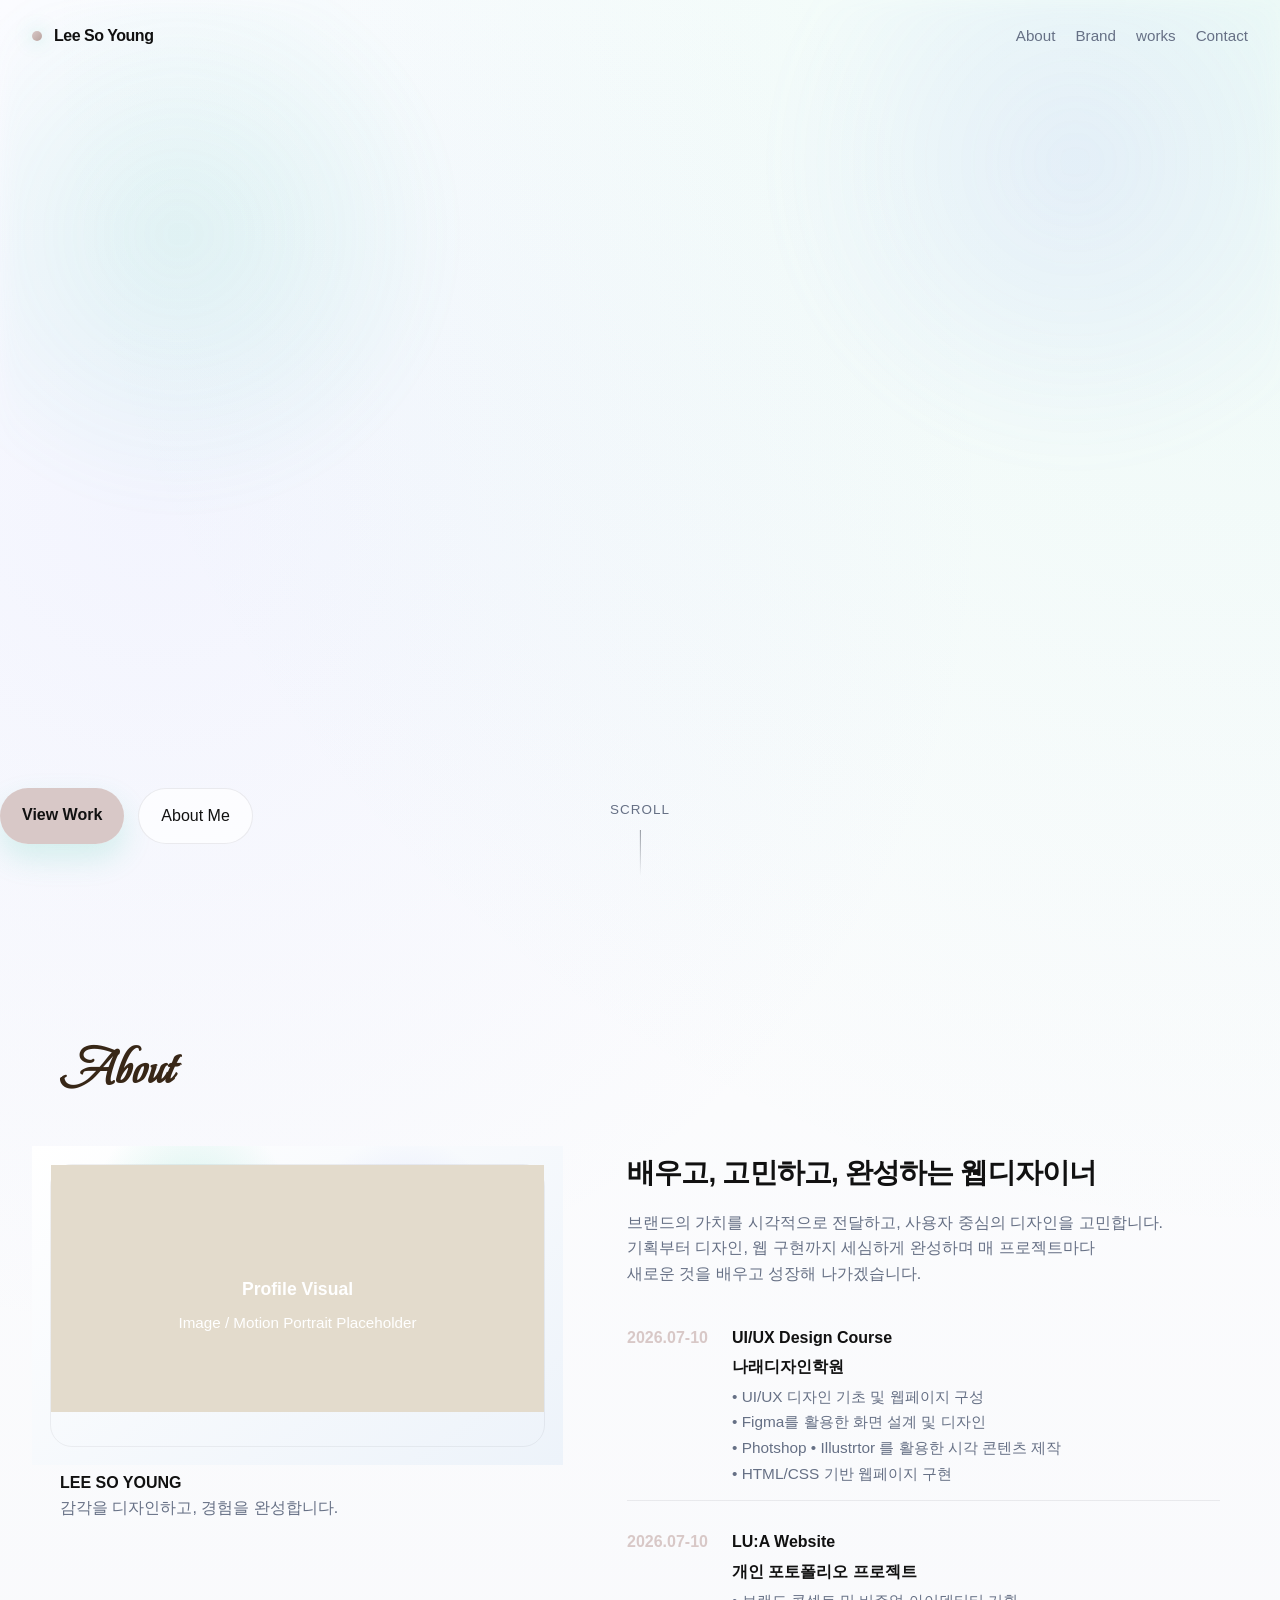
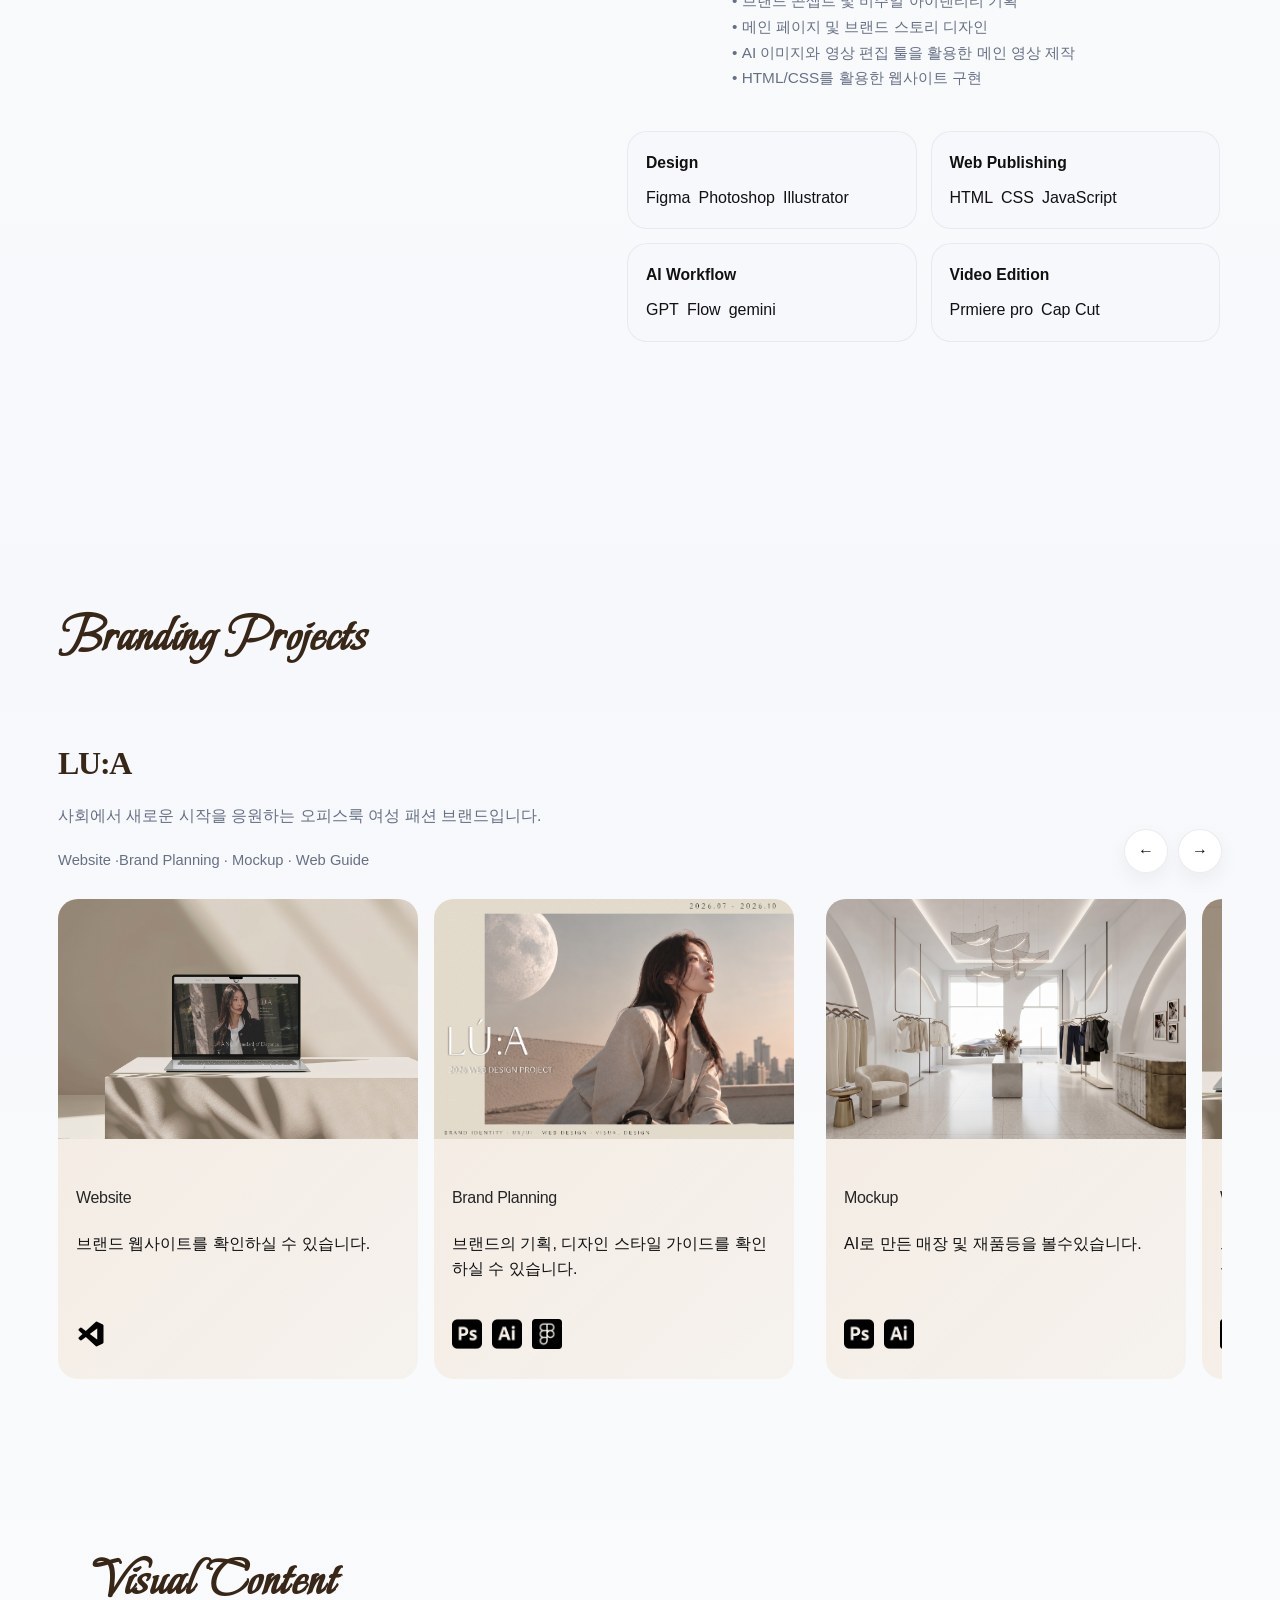
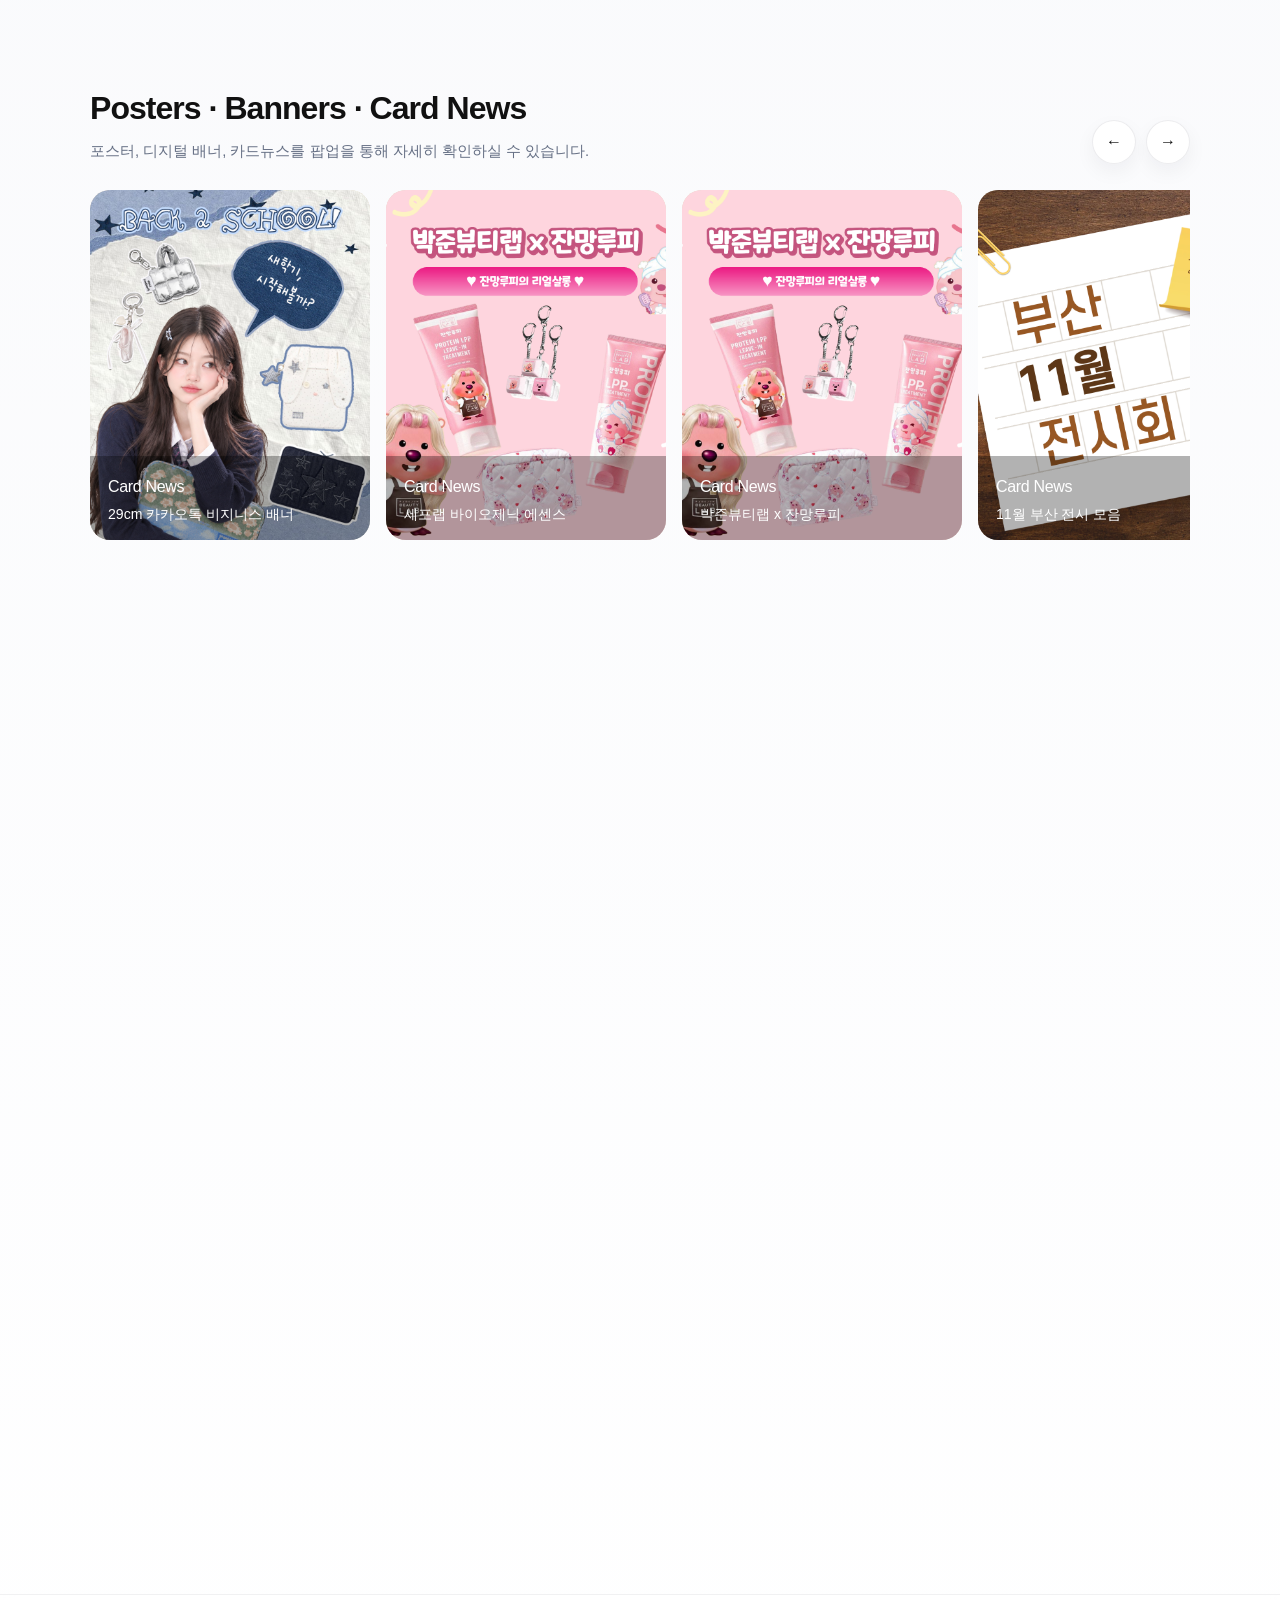
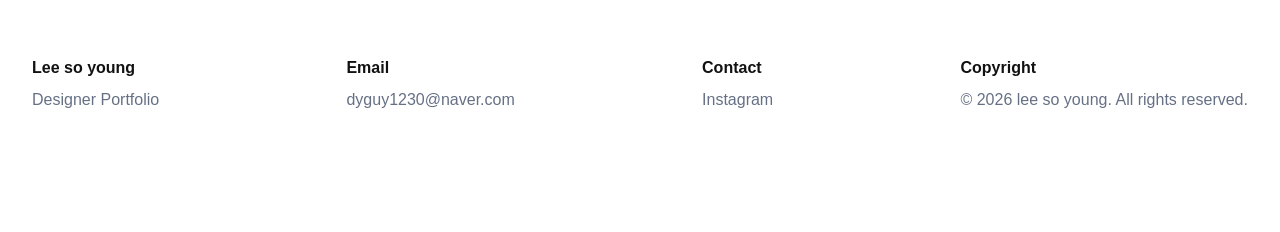
==== commit 85ebbab0: "Add files via upload" ====
--- a/index.html
+++ b/index.html
@@ -9,6 +9,7 @@
   <link rel="preconnect" href="https://fonts.googleapis.com">
   <link rel="preconnect" href="https://fonts.gstatic.com" crossorigin>
   <link href="https://fonts.googleapis.com/css2?family=Beau+Rivage&display=swap" rel="stylesheet">
+  <link href="https://fonts.googleapis.com/css2?family=Buda:wght@300&display=swap" rel="stylesheet">
 
   <link rel="shortcut icon" href="./assets/img/favicon.ico" type="image/x-icon">
   <link rel="stylesheet" href="assets/css/style.css">
@@ -180,7 +181,7 @@
 
               <h3>LU:A</h3>
               <p>
-                사회에서 새로운시작을 응원하는 오피스룩 여성패션브랜드입니다.
+                사회에서 새로운 시작을 응원하는 오피스룩 여성 패션 브랜드입니다.
               </p>
               <!-- <div class="brand-meta">
                 <span class="tag"><a href="#" target="_blank">Identity</a></span>
@@ -208,7 +209,7 @@
                     <div class="thumb-overlay">
                       <strong>Website</strong>
                       <p class="thumb-explanation">브랜드 웹사이트를 확인하실 수 있습니다.</p>
-                      <span>Live Result / Motion UI</span>
+
                       <p class="skills-icon">
                         <img src="assets/img/vs_code.png" alt="icon">
                       </p>
@@ -227,11 +228,10 @@
                     <div class="thumb-overlay">
                       <strong>Brand Planning</strong>
                       <p class="thumb-explanation">브랜드의 기획, 디자인 스타일 가이드를 확인하실 수 있습니다.</p>
-                      <span>Insight / Positioning</span>
                       <p class="skills-icon">
                         <img src="assets/img/photoshop.png" alt="icon">
                         <img src="assets/img/illustrator.png" alt="icon">
-                        <img src="assets/img/indesign.png" alt="icon">
+                        <img src="./assets/img/figma.png" alt="icon">
                       </p>
                     </div>
                 </article>
@@ -243,23 +243,20 @@
                     <div class="thumb-overlay">
                       <strong>Mockup</strong>
                       <p class="thumb-explanation">AI로 만든 매장 및 재품등을 볼수있습니다.</p>
-                      <span>Visual System / Asset</span>
                       <p class="skills-icon">
                         <img src="assets/img/photoshop.png" alt="icon">
                         <img src="assets/img/illustrator.png" alt="icon">
-                        <img src="assets/img/indesign.png" alt="icon">
                       </p>
                     </div>
                   </a>
                 </article>
 
                 <article class="thumb-card brand-thumb">
-                  <a href="#" target="_blank">
+                  <a href="./guide/web_guide.html" target="_blank">
                     <img src="./guide/images/webguide1.png" alt="brand">
                     <div class="thumb-overlay">
                       <strong>Web Guide</strong>
                       <p class="thumb-explanation">브랜드 사이트의 설계, 시안 디자인을 확인하실 수 있습니다.</p>
-                      <span>Flow / Component / Motion</span>
                       <p class="skills-icon">
                         <img src="assets/img/figma.png" alt="icon">
                         <img src="assets/img/photoshop.png" alt="icon">
@@ -337,42 +334,74 @@
                 <div class="thumb-overlay"><strong>Poster Series B</strong><span>Brand / Promotion</span></div>
               </article> -->
 
-                    <!-- <article class="ad-thumb thumb-card modal-card" data-modal-type="banner" data-modal-label="Banner Project"
-                data-modal-title="Banner Set A" data-modal-description="디지털 배너 광고 세트입니다."
-                data-modal-role="Banner Design" data-modal-tools="Photoshop, Figma"
-                data-modal-summary="퍼포먼스 배너와 SNS용 변형 소재를 함께 설계한 배너 세트입니다." data-modal-meta1-label="Platform"
-                data-modal-meta1-value="Meta / Web / App" data-modal-meta2-label="Campaign"
-                data-modal-meta2-value="Seasonal Promotion" data-modal-meta3-label="Size"
-                data-modal-meta3-value="1080x1080 / 1200x628" data-modal-meta4-label="Placement"
-                data-modal-meta4-value="Feed / Display / Landing" data-modal-tags="Banner, Performance, SNS"
-                data-modal-note-title="Editable Note" data-modal-note="배너는 플랫폼, 사이즈, CTA 방향 등을 이 박스에서 자유롭게 수정하면 됩니다."
-                data-modal-video="Banner motion preview" data-modal-link="https://example.com"
-                data-modal-media="assets/img/banner_sample.jpeg" data-modal-ratio="1200 / 628">
-                <video class="thumb-video" muted loop playsinline preload="metadata">
-                  <source src="assets/video/ad_sample_01.mp4" type="video/mp4" />
-                </video>
-                <div class="thumb-overlay"><strong>Banner Set A</strong><span>Digital Ad System</span></div>
-              </article> -->
-
-                    <!-- <article class="ad-thumb thumb-card modal-card" data-modal-type="banner" data-modal-label="Banner"
-                data-modal-title="Banner Set B" data-modal-description="프로모션 웹 배너 세트입니다."
-                data-modal-role="Banner Design" data-modal-tools="Photoshop" data-modal-summary="웹 프로모션 메인/서브 배너 세트입니다."
-                data-modal-meta1-label="Platform" data-modal-meta1-value="Website" data-modal-meta2-label="Campaign"
-                data-modal-meta2-value="Promotion" data-modal-meta3-label="Size"
-                data-modal-meta3-value="PC / Mobile Responsive" data-modal-meta4-label="Placement"
-                data-modal-meta4-value="Hero / Mid Banner" data-modal-tags="Banner, Web"
-                data-modal-note-title="Editable Note" data-modal-note="배너 프로젝트 설명을 이 텍스트로 바꾸면 됩니다."
-                data-modal-video="Banner motion preview" data-modal-link="https://example.com"
-                data-modal-media="assets/img/banner_sample.jpeg">
-                <video class="thumb-video" muted loop playsinline preload="metadata">
-                  <source src="assets/video/ad_sample_01.mp4" type="video/mp4" />
-                </video>
-                <div class="thumb-overlay"><strong>Banner Set B</strong><span>Web Promotion</span></div>
-              </article> -->
-
                     <article class="cardnews-thumb thumb-card modal-card" data-modal-type="cardnews"
-                      data-modal-label="Card News Project" data-modal-title="Card News Series A"
+                      data-modal-label="Card News Project" data-modal-title="29cm 카카오톡 비지니스 배너"
                       data-modal-description="인스타그램 캐러셀 형식의 카드뉴스입니다. 첫 장에서 주제를 제시하고 뒤로 갈수록 정보 흐름이 이어지도록 구성했습니다."
+                      data-modal-role="Card News Design" data-modal-tools="Photoshop, Illustrator"
+                      data-modal-summary="인스타그램 캐러셀 형식의 카드뉴스입니다. 11월 부산의 전시회를 주제로 11월 부터 시작하는 전시회 정보를 담았습니다."
+                      data-modal-meta1-label="Topic" data-modal-meta1-value="Brand Story" data-modal-meta2-label="Pages"
+                      data-modal-meta2-value="6 Pages" data-modal-meta3-label="Flow"
+                      data-modal-meta3-value="Cover → Info → CTA" data-modal-meta4-label="Style"
+                      data-modal-meta4-value="Editorial Carousel" data-modal-tags="Card News"
+                      data-modal-note-title="Editable Note"
+                      data-modal-note="카드뉴스는 페이지 흐름, 표지 방향, 정보 구성 방식 등을 이 박스에서 자유롭게 수정할 수 있습니다."
+                      data-modal-video="Card news preview" data-modal-extra-link="https://www.figma.com/proto/Xt7W52fGIlCZyb9WJOMfb5/29cm?node-id=1-328&viewport=513%2C26%2C0.23&t=pZBoCHeggMbklnaN-1&scaling=scale-down&content-scaling=fixed&starting-point-node-id=1%3A328&page-id=1%3A326"
+                      data-modal-images="./assets/img/cardnews/29cm1.png|./assets/img/cardnews/29cm2.png|./assets/img/cardnews/29cm3.png|./assets/img/cardnews/29cm4.png">
+                      <div class="thumb-image">
+                        <img src="./assets/img/cardnews/29cm1.png" alt="card news">
+                      </div>
+                      <div class="thumb-overlay bg"><strong>Card News</strong><span>29cm 카카오톡 비지니스 배너</span>
+                      </div>
+                    </article>
+
+                    <article class="cardnews-thumb thumb-card modal-card" data-modal-type="cardnews"
+                      data-modal-label="Card News Project" data-modal-title="세포랩 바이오제닉 에센스"
+                      data-modal-description="하이드레이션으로 업그레이 되어 돌아온 세포랩 바이오제닉 에센스의 성분정보를 담았습니다."
+                      data-modal-role="Card News Design" data-modal-tools="Photoshop, Illustrator"
+                      data-modal-summary="인스타그램 캐러셀 형식의 카드뉴스입니다. 11월 부산의 전시회를 주제로 11월 부터 시작하는 전시회 정보를 담았습니다."
+                      data-modal-meta1-label="Topic" data-modal-meta1-value="Brand Story" data-modal-meta2-label="Pages"
+                      data-modal-meta2-value="6 Pages" data-modal-meta3-label="Flow"
+                      data-modal-meta3-value="Cover → Info → CTA" data-modal-meta4-label="Style"
+                      data-modal-meta4-value="Editorial Carousel" data-modal-tags="Card News"
+                      data-modal-note-title="Editable Note"
+                      data-modal-note="카드뉴스는 페이지 흐름, 표지 방향, 정보 구성 방식 등을 이 박스에서 자유롭게 수정할 수 있습니다."
+                      data-modal-video="Card news preview" data-modal-link="https://example.com"
+                      data-modal-images="./assets/img/cardnews/loopy1.png|./assets/img/cardnews/loopy2.png|./assets/img/cardnews/loopy3.png|./assets/img/cardnews/loopy4.png|./assets/img/cardnews/loopy5.png|">
+                      <div class="thumb-image">
+                        <img src="./assets/img/cardnews/loopy1.png" alt="card news">
+                      </div>
+                      <div class="thumb-overlay bg"><strong>Card News</strong><span>세포랩 바이오제닉 에센스</span>
+                      </div>
+                    </article>
+
+
+
+
+                    <article class="cardnews-thumb thumb-card modal-card" data-modal-type="cardnews"
+                      data-modal-label="Card News Project" data-modal-title="박준뷰티랩 x 잔망루피"
+                      data-modal-description="인스타그램 캘러셀 형식의 카드뉴스입니다. 박준뷰티랩과 잔망루피가 만나 콜라보를 했다는 정보와 사은품 증정 제품의 효과 정보를 담았습니다"
+                      data-modal-role="Card News Design" data-modal-tools="Photoshop, Illustrator"
+                      data-modal-summary="인스타그램 캐러셀 형식의 카드뉴스입니다. 11월 부산의 전시회를 주제로 11월 부터 시작하는 전시회 정보를 담았습니다."
+                      data-modal-meta1-label="Topic" data-modal-meta1-value="Brand Story" data-modal-meta2-label="Pages"
+                      data-modal-meta2-value="6 Pages" data-modal-meta3-label="Flow"
+                      data-modal-meta3-value="Cover → Info → CTA" data-modal-meta4-label="Style"
+                      data-modal-meta4-value="Editorial Carousel" data-modal-tags="Card News"
+                      data-modal-note-title="Editable Note"
+                      data-modal-note="카드뉴스는 페이지 흐름, 표지 방향, 정보 구성 방식 등을 이 박스에서 자유롭게 수정할 수 있습니다."
+                      data-modal-video="Card news preview" data-modal-link="https://example.com"
+                      data-modal-images="./assets/img/cardnews/loopy1.png|./assets/img/cardnews/loopy2.png|./assets/img/cardnews/loopy3.png|./assets/img/cardnews/loopy4.png|./assets/img/cardnews/loopy5.png|">
+                      <div class="thumb-image">
+                        <img src="./assets/img/cardnews/loopy1.png" alt="card news">
+                      </div>
+                      <div class="thumb-overlay bg"><strong>Card News</strong><span>박준뷰티랩 x 잔망루피</span>
+                      </div>
+                    </article>
+
+
+
+                    <article class="cardnews-thumb thumb-card modal-card" data-modal-type="cardnews"
+                      data-modal-label="Card News Project" data-modal-title="11월 부산 전시 모음"
+                      data-modal-description="인스타그램 캐러셀 형식의 카드뉴스입니다. 11월 부산의 전시회를 주제로 11월 부터 시작하는 전시회 정보를 담았습니다."
                       data-modal-role="Card News Design" data-modal-tools="Photoshop, Illustrator"
                       data-modal-summary="인스타그램 캐러셀 형식의 카드뉴스입니다. 11월 부산의 전시회를 주제로 11월 부터 시작하는 전시회 정보를 담았습니다."
                       data-modal-meta1-label="Topic" data-modal-meta1-value="Brand Story" data-modal-meta2-label="Pages"
@@ -392,7 +421,7 @@
                     </article>
 
                     <article class="cardnews-thumb thumb-card modal-card" data-modal-type="cardnews"
-                      data-modal-label="Card News" data-modal-title="Card News Series B"
+                      data-modal-label="Card News" data-modal-title="러쉬 x 조이앤프렌즈 리미티드 콜라보"
                       data-modal-description="카카오톡 홍보물 형식의 카드뉴스입니다. 리미티드제품 소개와 사은품 증정 정보를 넣고 배쓰 밤 사용법을 넣어 제품에 대한 정보를 최대한 많이 반영을 했습니다."
                       data-modal-role="Card News Design" data-modal-tools="Photoshop, Figma"
                       data-modal-summary="정보 전달 중심의 프로모션 카드뉴스입니다." data-modal-meta1-label="Topic"
@@ -406,7 +435,7 @@
                       <div class="thumb-image">
                         <img src="./assets/img/cardnews/lush1.png" alt="card news">
                       </div>
-                      <div class="thumb-overlay bg"><strong>Card News Series B</strong><span>러쉬 x 조이앤프렌즈 리미티드 콜라보</span>
+                      <div class="thumb-overlay bg"><strong>Card News</strong><span>러쉬 x 조이앤프렌즈 리미티드 콜라보</span>
                       </div>
                     </article>
 
@@ -428,7 +457,67 @@
                       <button class="slider-btn" type="button" data-slider-next="videoTrack">→</button>
                     </div>
                   </div>
+
                   <div class="thumb-track slider-track" id="videoTrack">
+                    <article class="reels-thumb thumb-card modal-card" data-modal-type="reels"
+                      data-modal-title="LU:A daily collection"
+                      data-modal-description="LU:A 데일리룩 신상을 모아 화보컷으로 연출해 인스타그램 숏츠로 만든 영상입니다"
+                      data-modal-role="Instagram Short-form" data-modal-tools="Premiere Pro, Flow"
+                      data-modal-meta1-label="Format" data-modal-meta1-value="9:16 Vertical"
+                      data-modal-meta2-label="Duration" data-modal-meta2-value="10 sec"
+                      data-modal-tags="Ad Motion, Short-form" data-modal-note-title="Editable Note"
+                      data-modal-note="Flow에서 만든 모델과 코디를 바탕으로 화보텃을 따로 만들어 영상을 만든후 3개의 영상을 Premiere Pro로 영상을 합쳐 모션을 추가하여 만든 결과물입니다."
+                      data-modal-link="https://example.com" data-modal-media="./assets/video/LUA_shorts.mp4">
+                      <video class="thumb-video" muted loop playsinline preload="metadata">
+                        <source src="./assets/video/LUA_shorts.mp4" type="video/mp4" />
+                      </video>
+                      <div class="thumb-play-button" aria-hidden="true">
+                        <span class="thumb-play-icon"></span>
+                      </div>
+                      <div class="thumb-overlay">
+                        <strong>LU:A daily collection</strong>
+                        <span>Instagram Short-form</span>
+                      </div>
+                    </article>
+
+                    <article class="reels-thumb thumb-card modal-card" data-modal-type="reels"
+                      data-modal-title="LU:A daily collection 2" data-modal-description="루아의 도시일상적인 코디를 담은 숏츠 화보 영상입니다."
+                      data-modal-role="Instagram Short-form" data-modal-tools="Premiere Pro"
+                      data-modal-meta1-label="Format" data-modal-meta1-value="9:16 Vertical"
+                      data-modal-meta2-label="Duration" data-modal-meta2-value="10 sec" data-modal-tags="Intro, Reels"
+                      data-modal-note-title="Editable Note" data-modal-note="인트로 릴스 E에 대한 설명입니다."
+                      data-modal-link="https://example.com" data-modal-media="./assets/video/LUA_shorts2.mp4">
+                      <video class="thumb-video" muted loop playsinline preload="metadata">
+                        <source src="./assets/video/LUA_shorts2.mp4" type="video/mp4" />
+                      </video>
+                      <div class="thumb-play-button" aria-hidden="true">
+                        <span class="thumb-play-icon"></span>
+                      </div>
+                      <div class="thumb-overlay">
+                        <strong>LU:A daily collection 2</strong>
+                        <span>Instagram Short-form</span>
+                      </div>
+                    </article>
+
+                    <article class="reels-thumb thumb-card modal-card" data-modal-type="reels"
+                      data-modal-title="세포랩 AI 광고 숏츠" data-modal-description="세포랩 제품을 AI 미니어처 들이 연구하고 테스트하는 과정을 담은 광고형 숏츠 영상입니다."
+                      data-modal-role="Motion Design" data-modal-tools="Flow" data-modal-meta1-label="Format"
+                      data-modal-meta1-value="9:16 Vertical" data-modal-meta2-label="Duration"
+                      data-modal-meta2-value="10 sec" data-modal-tags="Brand Intro, Reel"
+                      data-modal-note-title="Editable Note" data-modal-note="Flow에서 세포랩의 제품 이미지에 어울리는 미니어처들을 추가해 3장의 사진을 만들어 미니어처들이 움직이는 모션을 추가해 동영상을 만들었습니다. "
+                      data-modal-link="https://example.com" data-modal-media="./assets/video/cepolap.mp4">
+                      <video class="thumb-video" muted loop playsinline preload="metadata">
+                        <source src="./assets/video/cepolap.mp4" type="video/mp4" />
+                      </video>
+                      <div class="thumb-play-button" aria-hidden="true">
+                        <span class="thumb-play-icon"></span>
+                      </div>
+                      <div class="thumb-overlay">
+                        <strong>세포랩 AI 광고 숏츠</strong>
+                        <span>Brand Short-form</span>
+                      </div>
+                    </article>
+
                     <article class="reels-thumb thumb-card modal-card" data-modal-type="reels"
                       data-modal-title="Reel Project A" data-modal-description="아기고양이가 엄마를 찾아 모험을 떠나는 이야기 입니다."
                       data-modal-role="Instagram Short-form" data-modal-tools="Flow, Chat GPT"
@@ -490,64 +579,9 @@
                       </div>
                     </article>
 
-                    <article class="reels-thumb thumb-card modal-card" data-modal-type="reels"
-                      data-modal-title="Reel Project D"
-                      data-modal-description="LU:A 데일리룩 신상을 모아 화보컷으로 연출해 인스타그램 숏츠로 만든 영상입니다"
-                      data-modal-role="Instagram Short-form" data-modal-tools="Premiere Pro, Flow"
-                      data-modal-meta1-label="Format" data-modal-meta1-value="9:16 Vertical"
-                      data-modal-meta2-label="Duration" data-modal-meta2-value="10 sec"
-                      data-modal-tags="Ad Motion, Short-form" data-modal-note-title="Editable Note"
-                      data-modal-note="Flow에서 만든 모델과 코디를 바탕으로 화보텃을 따로 만들어 영상을 만든후 3개의 영상을 Premiere Pro로 영상을 합쳐 모션을 추가하여 만든 결과물입니다."
-                      data-modal-link="https://example.com" data-modal-media="./assets/video/LUA_shorts.mp4">
-                      <video class="thumb-video" muted loop playsinline preload="metadata">
-                        <source src="./assets/video/LUA_shorts.mp4" type="video/mp4" />
-                      </video>
-                      <div class="thumb-play-button" aria-hidden="true">
-                        <span class="thumb-play-icon"></span>
-                      </div>
-                      <div class="thumb-overlay">
-                        <strong>LU:A daily collection</strong>
-                        <span>Instagram Short-form</span>
-                      </div>
-                    </article>
-
-                    <article class="reels-thumb thumb-card modal-card" data-modal-type="reels"
-                      data-modal-title="Reel Project E" data-modal-description="루아의 도시일상적인 코디를 담은 숏츠 화보 영상입니다."
-                      data-modal-role="Instagram Short-form" data-modal-tools="Premiere Pro"
-                      data-modal-meta1-label="Format" data-modal-meta1-value="9:16 Vertical"
-                      data-modal-meta2-label="Duration" data-modal-meta2-value="10 sec" data-modal-tags="Intro, Reels"
-                      data-modal-note-title="Editable Note" data-modal-note="인트로 릴스 E에 대한 설명입니다."
-                      data-modal-link="https://example.com" data-modal-media="./assets/video/LUA_shorts2.mp4">
-                      <video class="thumb-video" muted loop playsinline preload="metadata">
-                        <source src="./assets/video/LUA_shorts2.mp4" type="video/mp4" />
-                      </video>
-                      <div class="thumb-play-button" aria-hidden="true">
-                        <span class="thumb-play-icon"></span>
-                      </div>
-                      <div class="thumb-overlay">
-                        <strong>Reel Project E</strong>
-                        <span>Brand Intro</span>
-                      </div>
-                    </article>
-
-                    <!--<article class="reels-thumb thumb-card modal-card" data-modal-type="reels"
-                data-modal-title="Reel Project F" data-modal-description="브랜드 인트로 영상 확장 버전입니다."
-                data-modal-role="Motion Design" data-modal-tools="Premiere Pro" data-modal-meta1-label="Format"
-                data-modal-meta1-value="9:16 Vertical" data-modal-meta2-label="Duration" data-modal-meta2-value="18 sec"
-                data-modal-tags="Brand Intro, Reel" data-modal-note-title="Editable Note"
-                data-modal-note="릴스 F 전용 설명 영역입니다." data-modal-link="https://example.com"
-                data-modal-media="assets/video/Reels_sample_01.mp4">
-                <video class="thumb-video" muted loop playsinline preload="metadata">
-                  <source src="assets/video/Reels_sample_01.mp4" type="video/mp4" />
-                </video>
-                <div class="thumb-play-button" aria-hidden="true">
-                  <span class="thumb-play-icon"></span>
-                </div>
-                <div class="thumb-overlay">
-                  <strong>Reel Project F</strong>
-                  <span>Brand Intro</span>
-                </div>
-              </article> -->
+
+
+
                     <!-- <article class="reels-thumb thumb-card modal-card" data-modal-title="Reel Project F"
                 data-modal-description="브랜드 인트로 영상입니다." data-modal-role="Motion Design / Short-form"
                 data-modal-tools="Premiere Pro, AI Video" data-modal-video="Reel preview area"
@@ -712,10 +746,7 @@
       <strong data-field="noteTitle">Editable Note</strong>
       <p data-field="note">릴스/영상 프로젝트에 대한 설명, 연출 포인트, 업로드 채널 등을 자유롭게 수정하세요.</p>
     </div>
-    <div class="modal-actions">
-      <a class="modal-link" id="modalLink" href="#" target="_blank" rel="noreferrer noopener">View Project</a>
-      <a class="modal-action-link" id="modalSubLink" href="#" target="_blank" rel="noreferrer noopener">Open Channel</a>
-    </div>
+
   </template>
 
   <template id="modalTemplateDefault">
--- a/assets/css/style.css
+++ b/assets/css/style.css
@@ -1,10 +1,9 @@
-
-    :root {
+:root {
   --bg: #f7f8fb;
   --bg-soft: #ffffff;
   --surface: rgba(255, 255, 255, 0.82);
   --surface-strong: rgba(255, 255, 255, 0.96);
-  --text: #111827;
+  --text: #111;
   --text-muted: #667085;
   --line: rgba(17, 24, 39, 0.09);
   --accent: #D8C8C7;
@@ -94,9 +93,9 @@
   line-height: 1.4;
   letter-spacing: 0.03em;
   padding-left: 30px;
- font-family: "Beau Rivage", cursive;
- color: #382717;
- 
+  font-family: "Beau Rivage", cursive;
+  color: #382717;
+
 }
 
 .section-head p {
@@ -544,12 +543,14 @@
   color: var(--text-muted);
   font-size: 0.95rem;
 }
-.about{
+
+.about {
   overflow: hidden;
 }
+
 .profile-body,
 .about-body {
-  padding: 5px 28px ;
+  padding: 5px 28px;
 }
 
 .about-body h3 {
@@ -680,11 +681,12 @@
   font-size: 2rem;
   letter-spacing: -0.04em;
 }
+
 /* 브랜드별 색상 start */
 /* 이 부분을 지우면 포트폴리오 메인 컬러를 사용하실 수 있습니다. */
 .brand1_color h3 {
   color: #382717;
-
+  font-family: "Buda", serif;
 }
 
 .brand1_color .tag a {
@@ -791,43 +793,43 @@
 }
 
 /* Branding Projects 썸네일 이미지 높이 통일 */
-.brand-thumb > a {
-    display: block;
-    width: 100%;
-}
-
-.brand-thumb > a > img {
-    display: block;
-    width: 100%;
-    height: 240px;
-    object-fit: cover;
-    object-position: center;
+.brand-thumb>a {
+  display: block;
+  width: 100%;
+}
+
+.brand-thumb>a>img {
+  display: block;
+  width: 100%;
+  height: 240px;
+  object-fit: cover;
+  object-position: center;
 }
 
 /* Card News 썸네일 빈 공간 제거 */
 #visualTrack .thumb-card {
-    position: relative;
-    overflow: hidden;
+  position: relative;
+  overflow: hidden;
 }
 
 /* 카드뉴스 썸네일 높이 채우기 */
-#visualTrack .cardnews-thumb .thumb-image img{
-    position: absolute;
-    inset: 0;
-    width: 100%;
-    height: 100%;
-    object-fit: cover;
-    object-position: center;
+#visualTrack .cardnews-thumb .thumb-image img {
+  position: absolute;
+  inset: 0;
+  width: 100%;
+  height: 100%;
+  object-fit: cover;
+  object-position: center;
 }
 
 .thumb-card {
   position: relative;
   border-radius: var(--radius-md);
   overflow: hidden;
-  /* background: linear-gradient(135deg, rgba(50,199,161,0.10), rgba(123,140,255,0.11)); */
+  background: linear-gradient(135deg, rgba(243, 234, 224, 1), rgba(243, 234, 224, 0.5));
   /* border: 1px solid rgba(17,24,39,0.06); */
   transition: transform var(--transition), border-color var(--transition), box-shadow var(--transition);
-  box-shadow: 0 10px 30px rgba(15, 23, 42, 0.05);
+  /* box-shadow: 0 10px 30px rgba(15, 23, 42, 0.05); */
   user-select: none;
   -webkit-user-select: none;
   -webkit-user-drag: none;
@@ -891,7 +893,7 @@
   /* height: 100%; */
   object-fit: cover;
   transition: transform 700ms cubic-bezier(.2, .8, .2, 1), filter 700ms cubic-bezier(.2, .8, .2, 1);
-   background-color: #E3DBCC;
+  background-color: #E3DBCC;
 }
 
 .thumb-card:hover .thumb-video,
@@ -940,7 +942,7 @@
   z-index: 1;
   transform: translateY(4px);
   transition: transform var(--transition);
-  
+
 }
 
 .bg {
@@ -963,8 +965,9 @@
   color: #252525;
   font-size: 0.88rem;
 }
+
 .works-stack .thumb-overlay strong,
-.thumb-overlay span{
+.thumb-overlay span {
   color: #fff;
 }
 
@@ -1025,17 +1028,20 @@
   bottom: 0;
   z-index: 2;
 }
+
 /* skill icon */
-.skills-icon{
-      display: grid;
-    grid-auto-flow: column;
-    justify-content: start;
-    gap: 10px;
-}
-.skills-icon img{
+.skills-icon {
+  display: grid;
+  grid-auto-flow: column;
+  justify-content: start;
+  gap: 10px;
+}
+
+.skills-icon img {
   width: 30px;
 }
-.thumb-explanation{
+
+.thumb-explanation {
   height: 52px;
 }
 
@@ -1056,7 +1062,7 @@
 }
 
 .site-footer {
-    padding: 60px 0 120px;
+  padding: 60px 0 120px;
   border-top: 1px solid rgba(17, 24, 39, 0.06);
   color: var(--text-muted);
   background: rgba(255, 255, 255, 0.65);
@@ -1128,7 +1134,7 @@
   max-height: min(88vh, 920px);
   overflow: auto;
   border-radius: 28px;
-  background: #E3DBCC;
+  background: #F3EAE0;
   border: 1px solid rgba(17, 24, 39, 0.06);
   box-shadow: 0 24px 80px rgba(15, 23, 42, 0.12);
   position: relative;
@@ -1402,17 +1408,6 @@
   margin-bottom: 20px;
 }
 
-.modal-link {
-  display: inline-flex;
-  align-items: center;
-  justify-content: center;
-  gap: 8px;
-  padding: 14px 18px;
-  border-radius: 999px;
-  background: rgba(50, 199, 161, 0.10);
-  border: 1px solid rgba(50, 199, 161, 0.22);
-  color: var(--text);
-}
 
 body.modal-open {
   overflow: hidden;
@@ -1538,7 +1533,7 @@
   width: fit-content;
   padding: 8px 14px;
   border-radius: 999px;
-  background: #D8C8C7;
+  background: #D8C5B2;
   font-size: 0.84rem;
   letter-spacing: 0.03em;
 }
@@ -1546,7 +1541,7 @@
 .modal-summary-card {
   padding: 18px;
   border-radius: 20px;
-  background: linear-gradient(180deg, rgba(247, 248, 251, 0.98), rgba(255, 255, 255, 0.96));
+  background: linear-gradient(180deg,rgba(231, 212, 208, 0.3), rgba(255, 248, 248, 0.96));
   border: 1px solid rgba(17, 24, 39, 0.06);
 }
 
@@ -1565,7 +1560,7 @@
 .modal-meta-card {
   padding: 16px;
   border-radius: 18px;
-  background: rgba(247, 248, 251, 0.96);
+  background:linear-gradient(360deg,rgba(231, 212, 208, 0.3), rgba(255, 248, 248, 0.96));
   border: 1px solid rgba(17, 24, 39, 0.06);
 }
 
@@ -1586,7 +1581,7 @@
   align-items: center;
   padding: 8px 12px;
   border-radius: 999px;
-  background: #D8C8C7;
+  background: #D8C5B2;
   font-size: 0.84rem;
 }
 
@@ -1594,7 +1589,7 @@
   padding: 18px;
   border-radius: 20px;
   border: 1px solid rgba(17, 24, 39, 0.06);
-  background: rgba(255, 255, 255, 0.96);
+  background: linear-gradient(360deg,rgba(231, 212, 208, 0.3), rgba(255, 248, 248, 0.96));
 }
 
 .modal-note-box strong {
@@ -1608,11 +1603,6 @@
   color: var(--text-muted);
 }
 
-.modal-actions {
-  display: flex;
-  flex-wrap: wrap;
-  gap: 10px;
-}
 
 .modal-action-link {
   display: inline-flex;
@@ -1646,6 +1636,32 @@
 }
 
 
+/* 잔망루피 팝업 전용 링크 버튼 */
+.loopy-link-wrap {
+  margin-top: 24px;
+}
+
+.loopy-link-btn {
+  display: inline-flex;
+  align-items: center;
+  justify-content: center;
+  gap: 8px;
+  padding: 14px 24px;
+  border-radius: 30px;
+  background: #29221e;
+  color: #fff;
+  font-size: 14px;
+  font-weight: 500;
+  text-decoration: none;
+  transition: background 0.3s ease, transform 0.3s ease;
+}
+
+.loopy-link-btn:hover {
+  background: #a96d7e;
+  transform: translateY(-2px);
+}
+
+
 @media (max-width: 1080px) {
   :root {
     --container: min(100% - 32px, 1200px);
@@ -1741,7 +1757,7 @@
   .hero {
     min-height: auto;
     padding-top: 64px;
-            padding-bottom: 80px;
+    padding-bottom: 80px;
   }
 
   .hero-inner {
@@ -1750,15 +1766,18 @@
     grid-template-columns: 1fr; */
     bottom: -50px;
   }
-.scroll-indicator {
-  display: none;
-}
+
+  .scroll-indicator {
+    display: none;
+  }
+
   .hero-video {
     position: inherit;
     height: 500px;
     /* mobile영상높이 */
-}
-  .hero-actions{
+  }
+
+  .hero-actions {
     justify-content: center;
   }
 
@@ -1841,4 +1860,4 @@
     font-size: 0.84rem;
     padding: 7px 12px;
   }
-}
+}
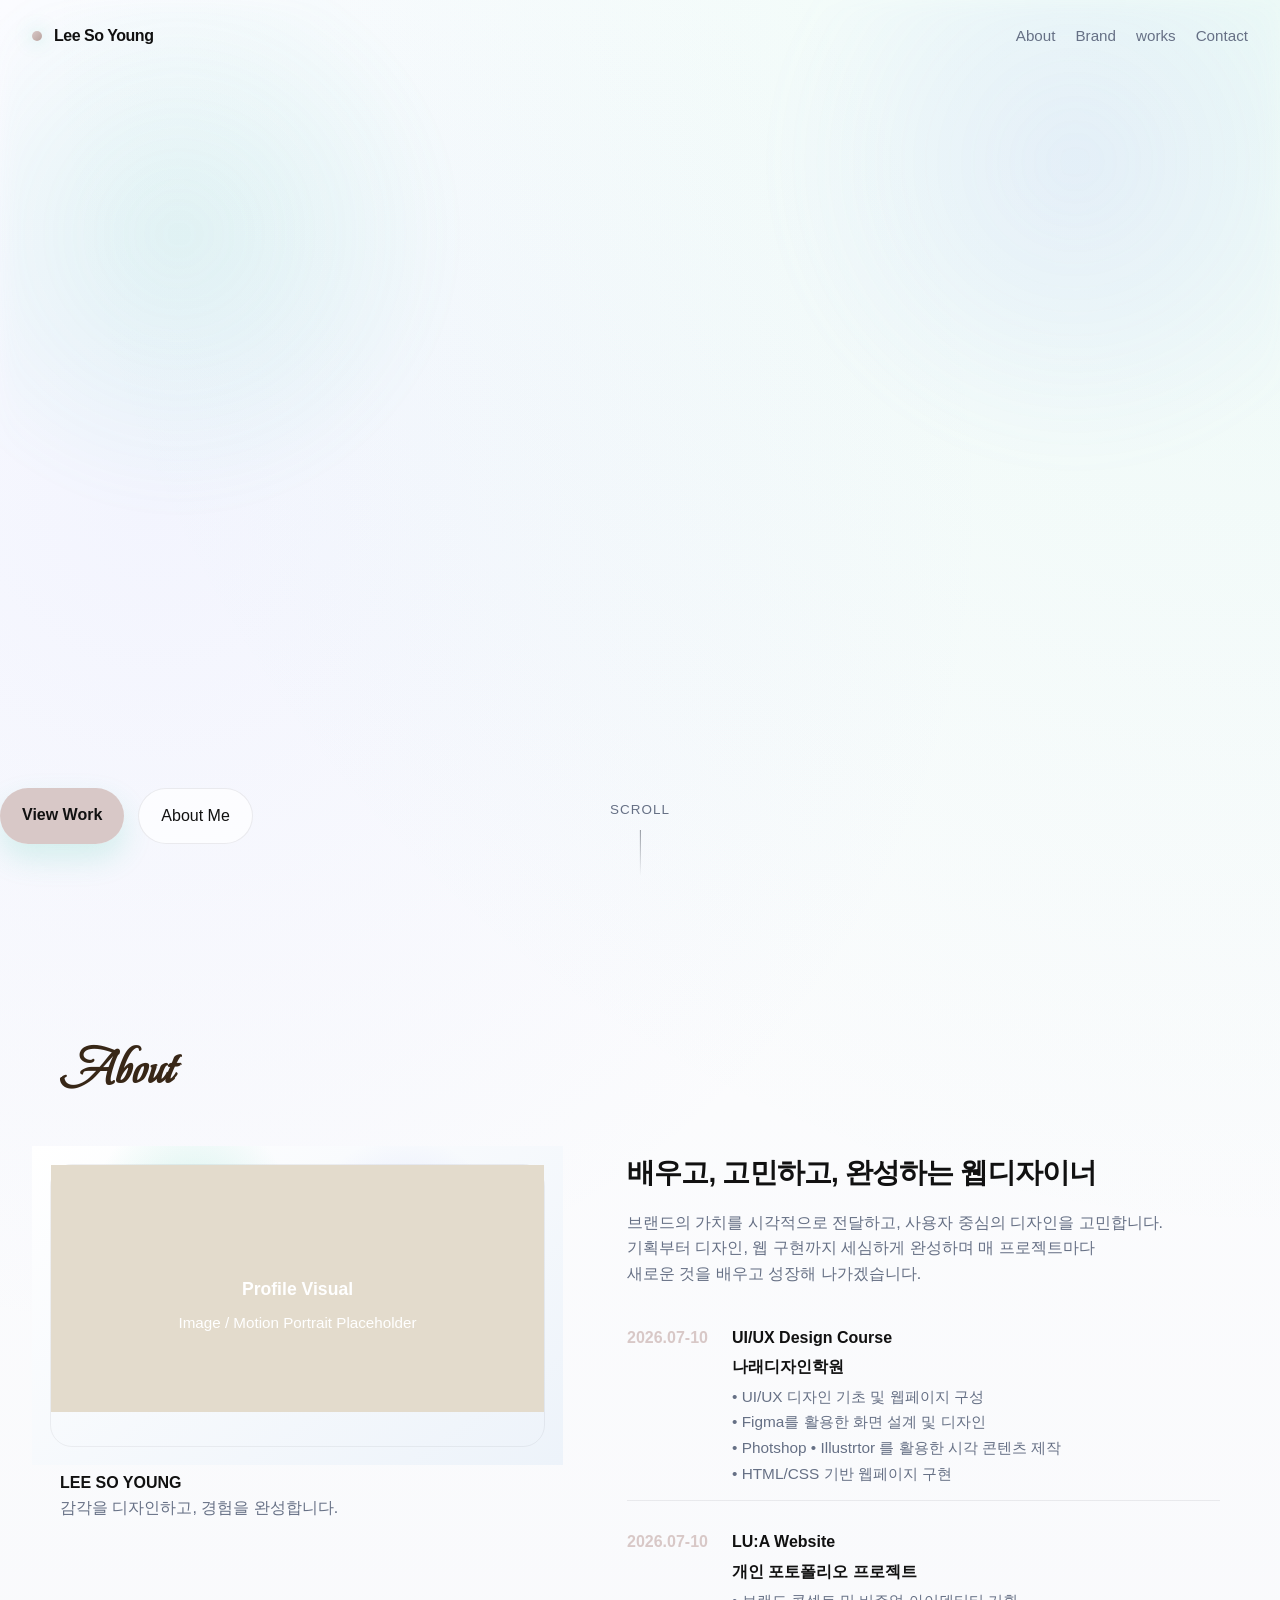
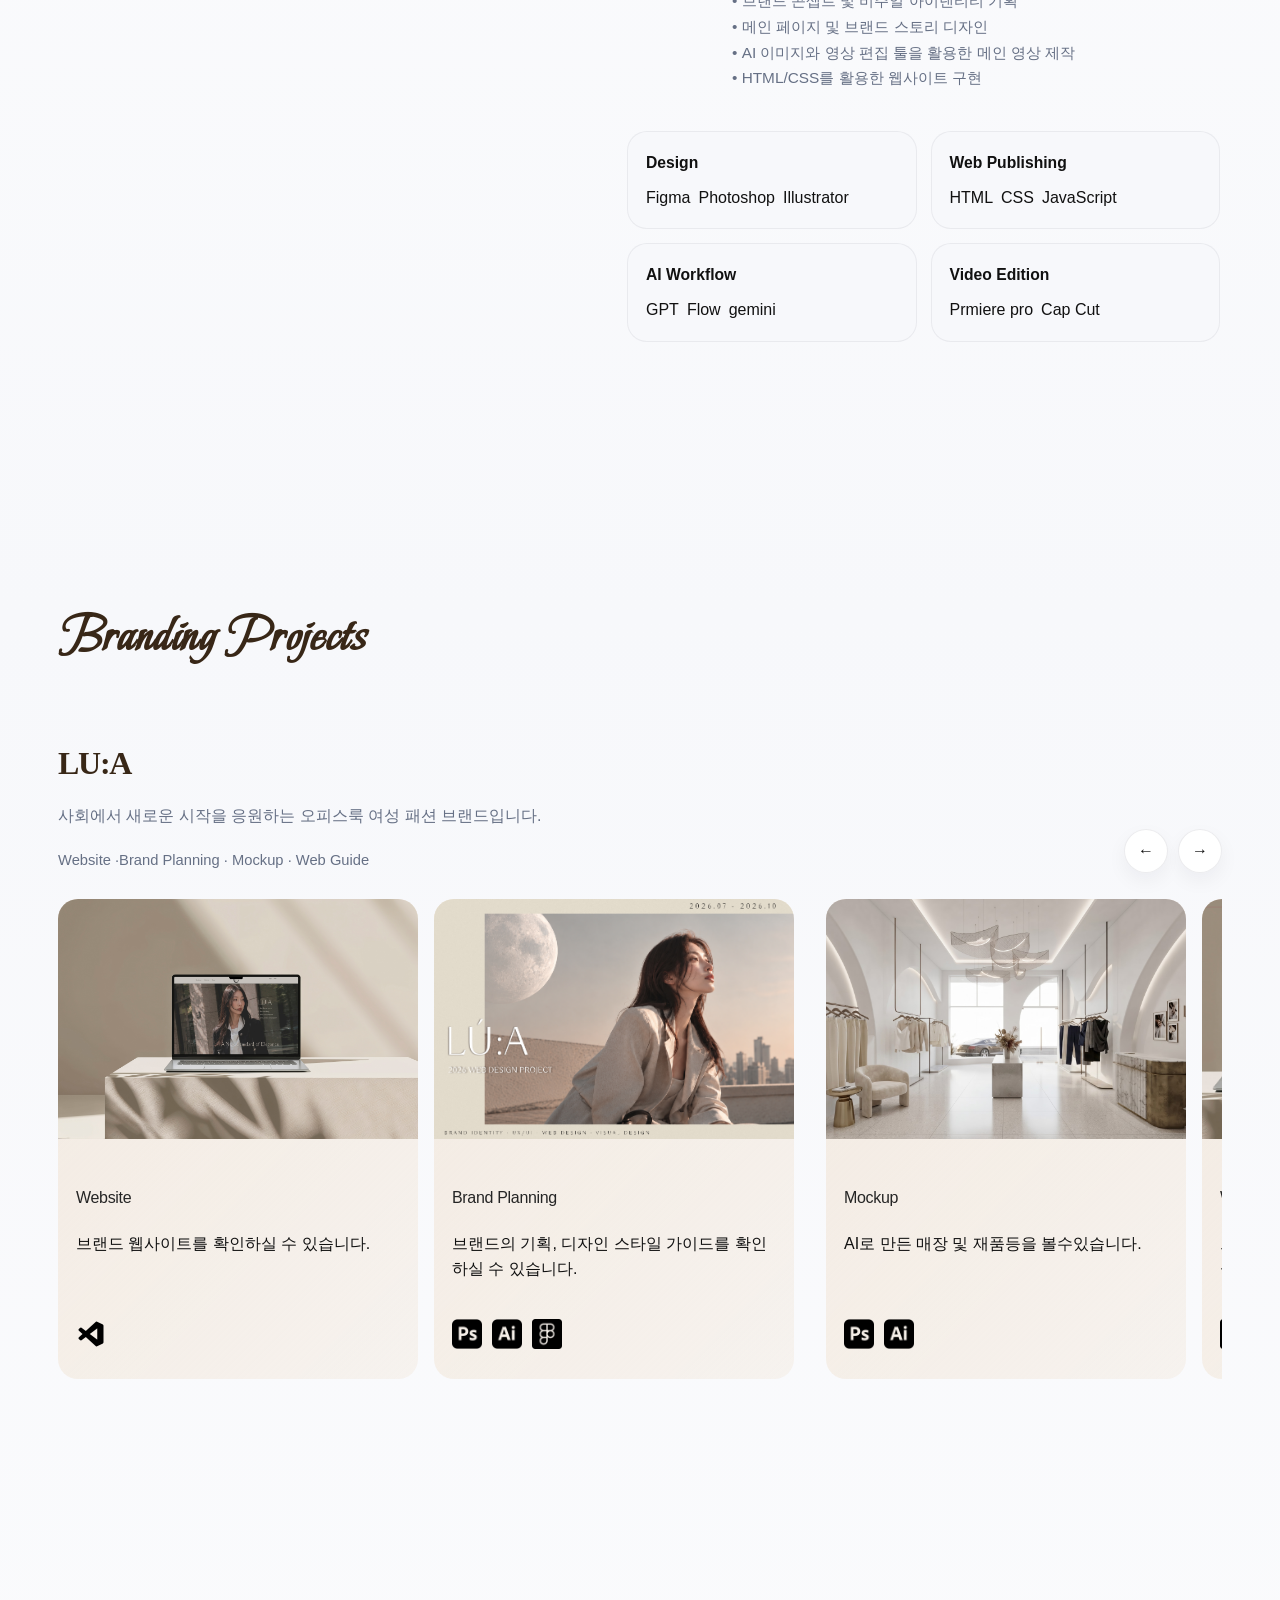
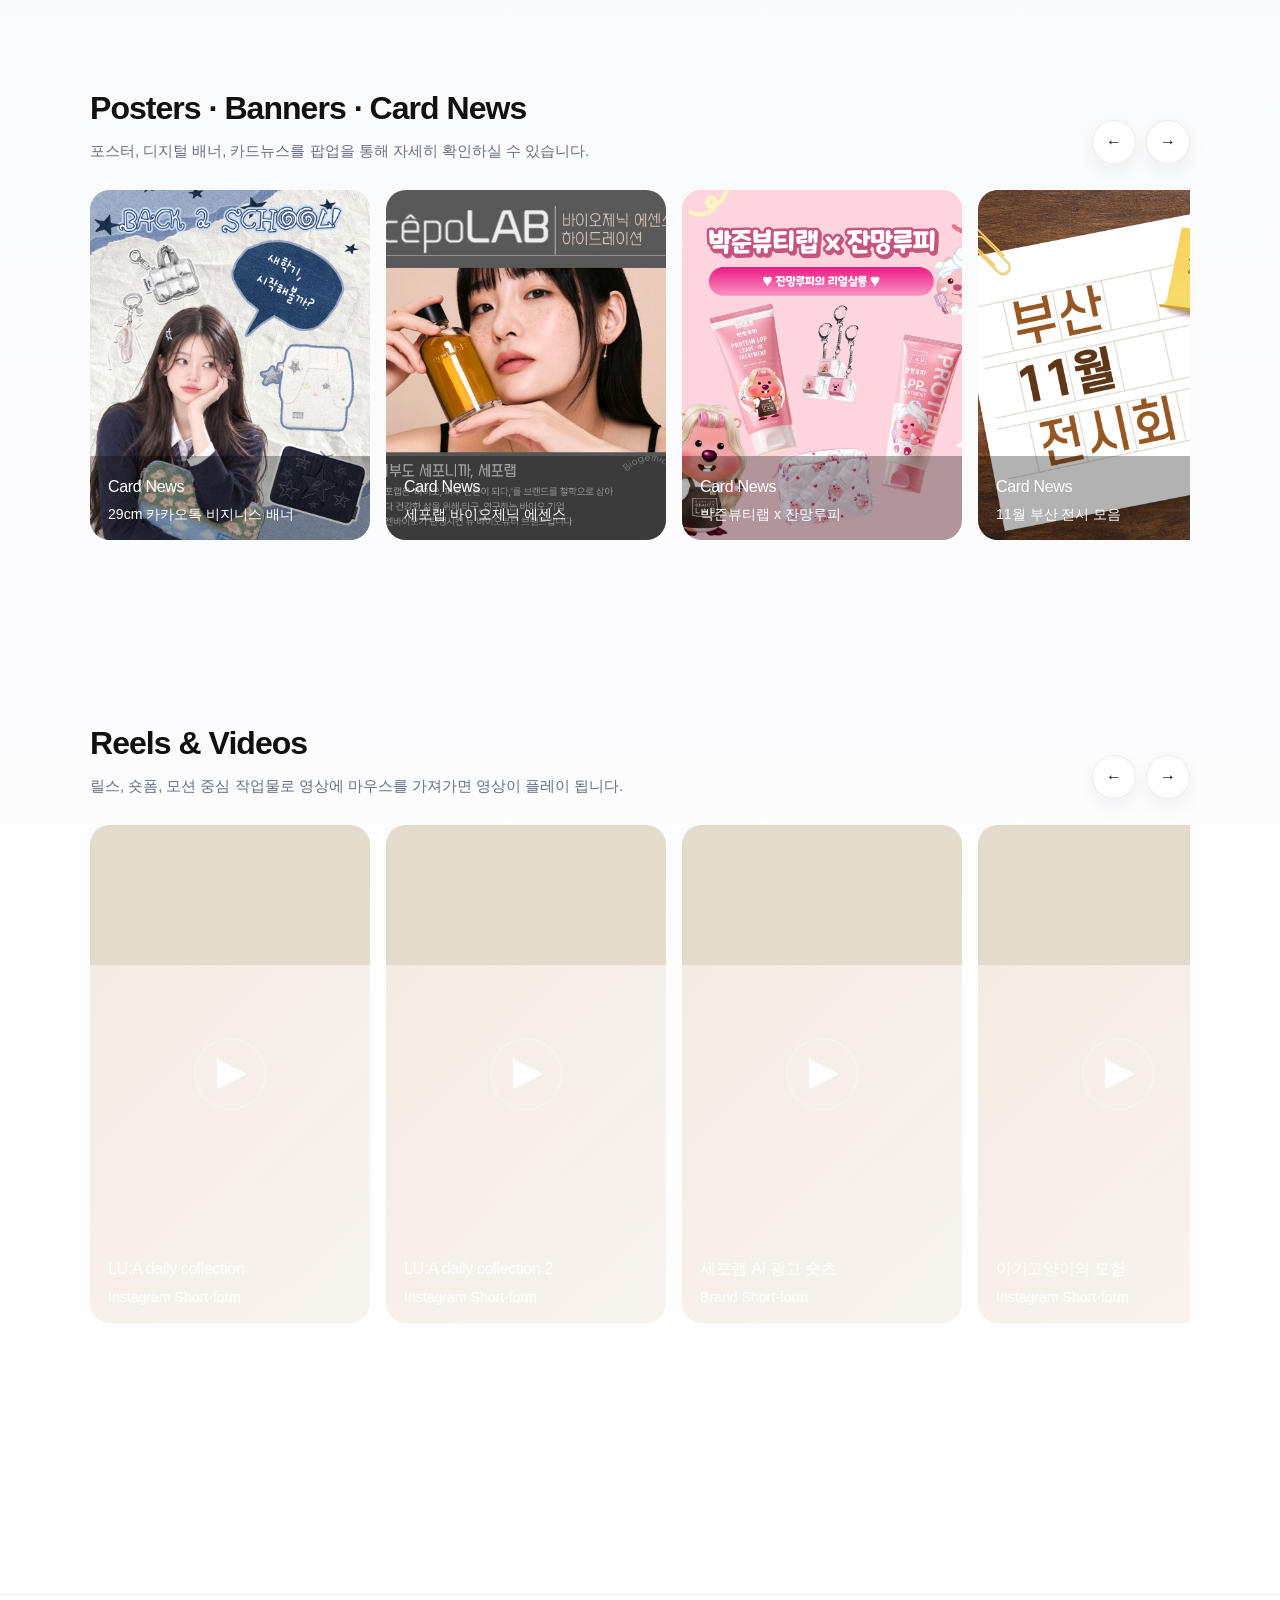
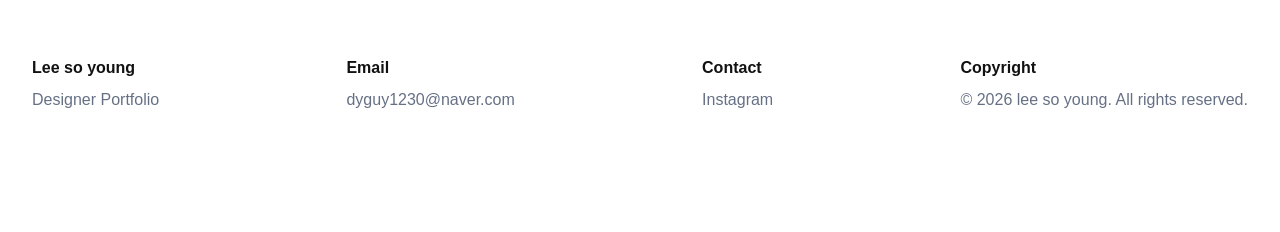
==== commit 9a39a636: "Add files via upload" ====
--- a/index.html
+++ b/index.html
@@ -66,7 +66,7 @@
                 position: relative; overflow: hidden;">
               <div style="position:absolute; inset:18px; border:1px solid rgba(17,24,39,0.06); border-radius:22px;">
                 <video class="thumb-video" autoplay loop muted playsinline preload="metadata">
-                  <source src="assets/video/profile-sample.mp4" type="video/mp4" />
+                  <source src="./assets/video/frofile.mp4" type="video/mp4" />
                 </video>
               </div>
               <div style="position:relative; z-index:1; text-align:center; color:#fff;">
@@ -366,9 +366,9 @@
                       data-modal-note-title="Editable Note"
                       data-modal-note="카드뉴스는 페이지 흐름, 표지 방향, 정보 구성 방식 등을 이 박스에서 자유롭게 수정할 수 있습니다."
                       data-modal-video="Card news preview" data-modal-link="https://example.com"
-                      data-modal-images="./assets/img/cardnews/loopy1.png|./assets/img/cardnews/loopy2.png|./assets/img/cardnews/loopy3.png|./assets/img/cardnews/loopy4.png|./assets/img/cardnews/loopy5.png|">
+                      data-modal-images="./assets/img/cardnews/cepolap1.png|./assets/img/cardnews/cepolap2.png|./assets/img/cardnews/cepolap3.png|./assets/img/cardnews/cepolap4.png">
                       <div class="thumb-image">
-                        <img src="./assets/img/cardnews/loopy1.png" alt="card news">
+                        <img src="./assets/img/cardnews/cepolap1.png" alt="card news">
                       </div>
                       <div class="thumb-overlay bg"><strong>Card News</strong><span>세포랩 바이오제닉 에센스</span>
                       </div>
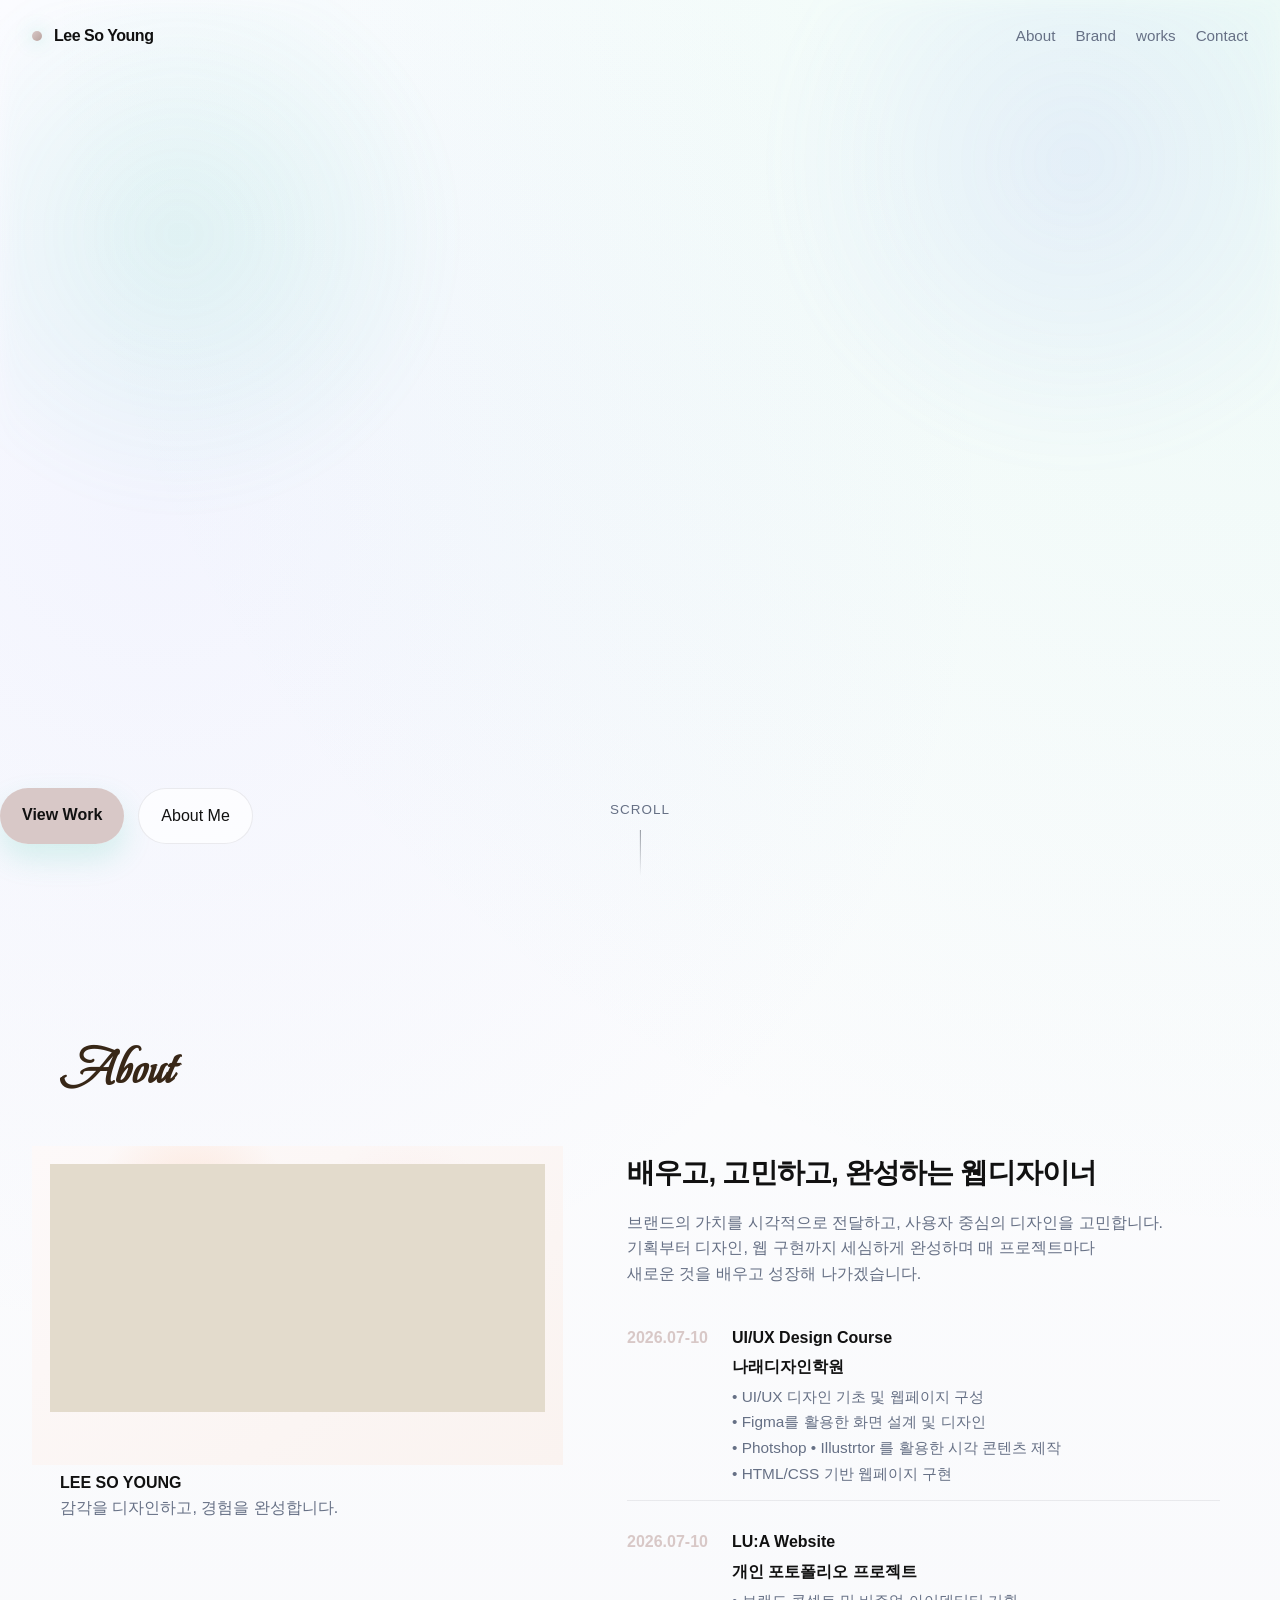
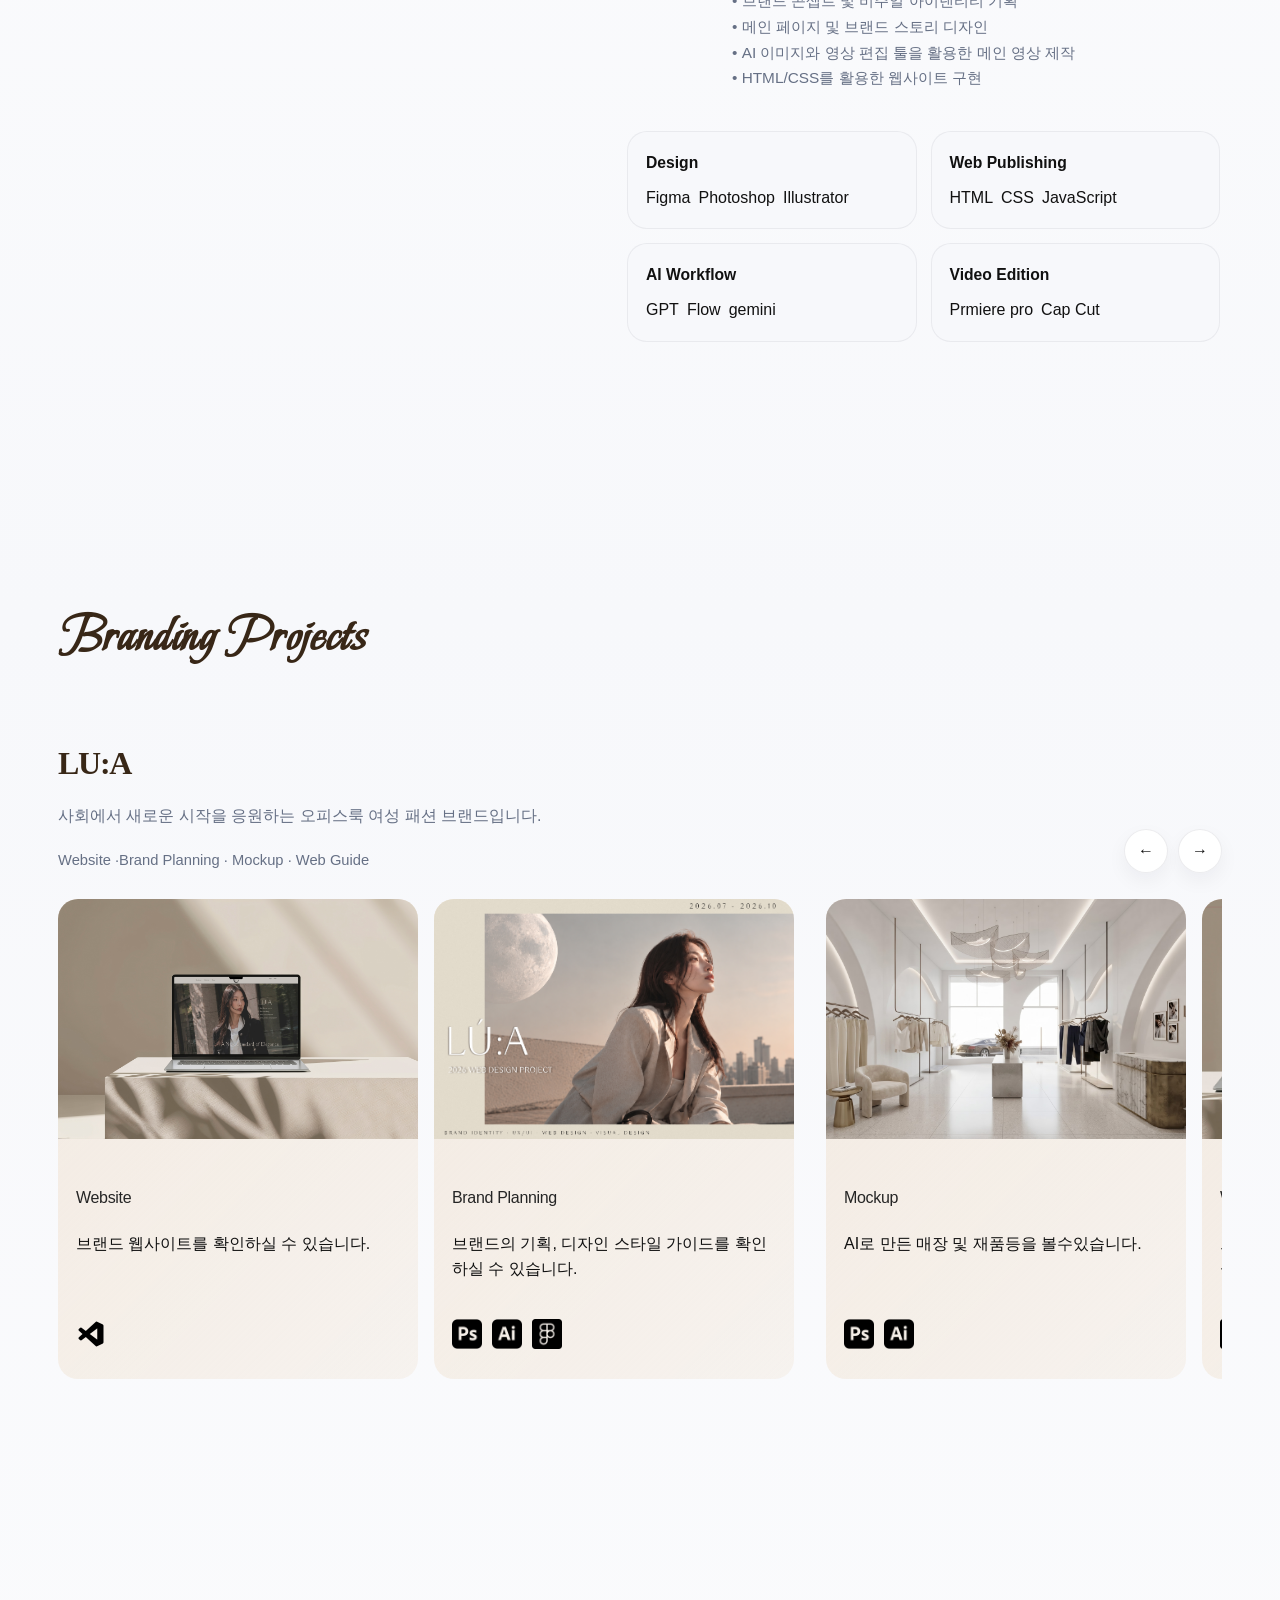
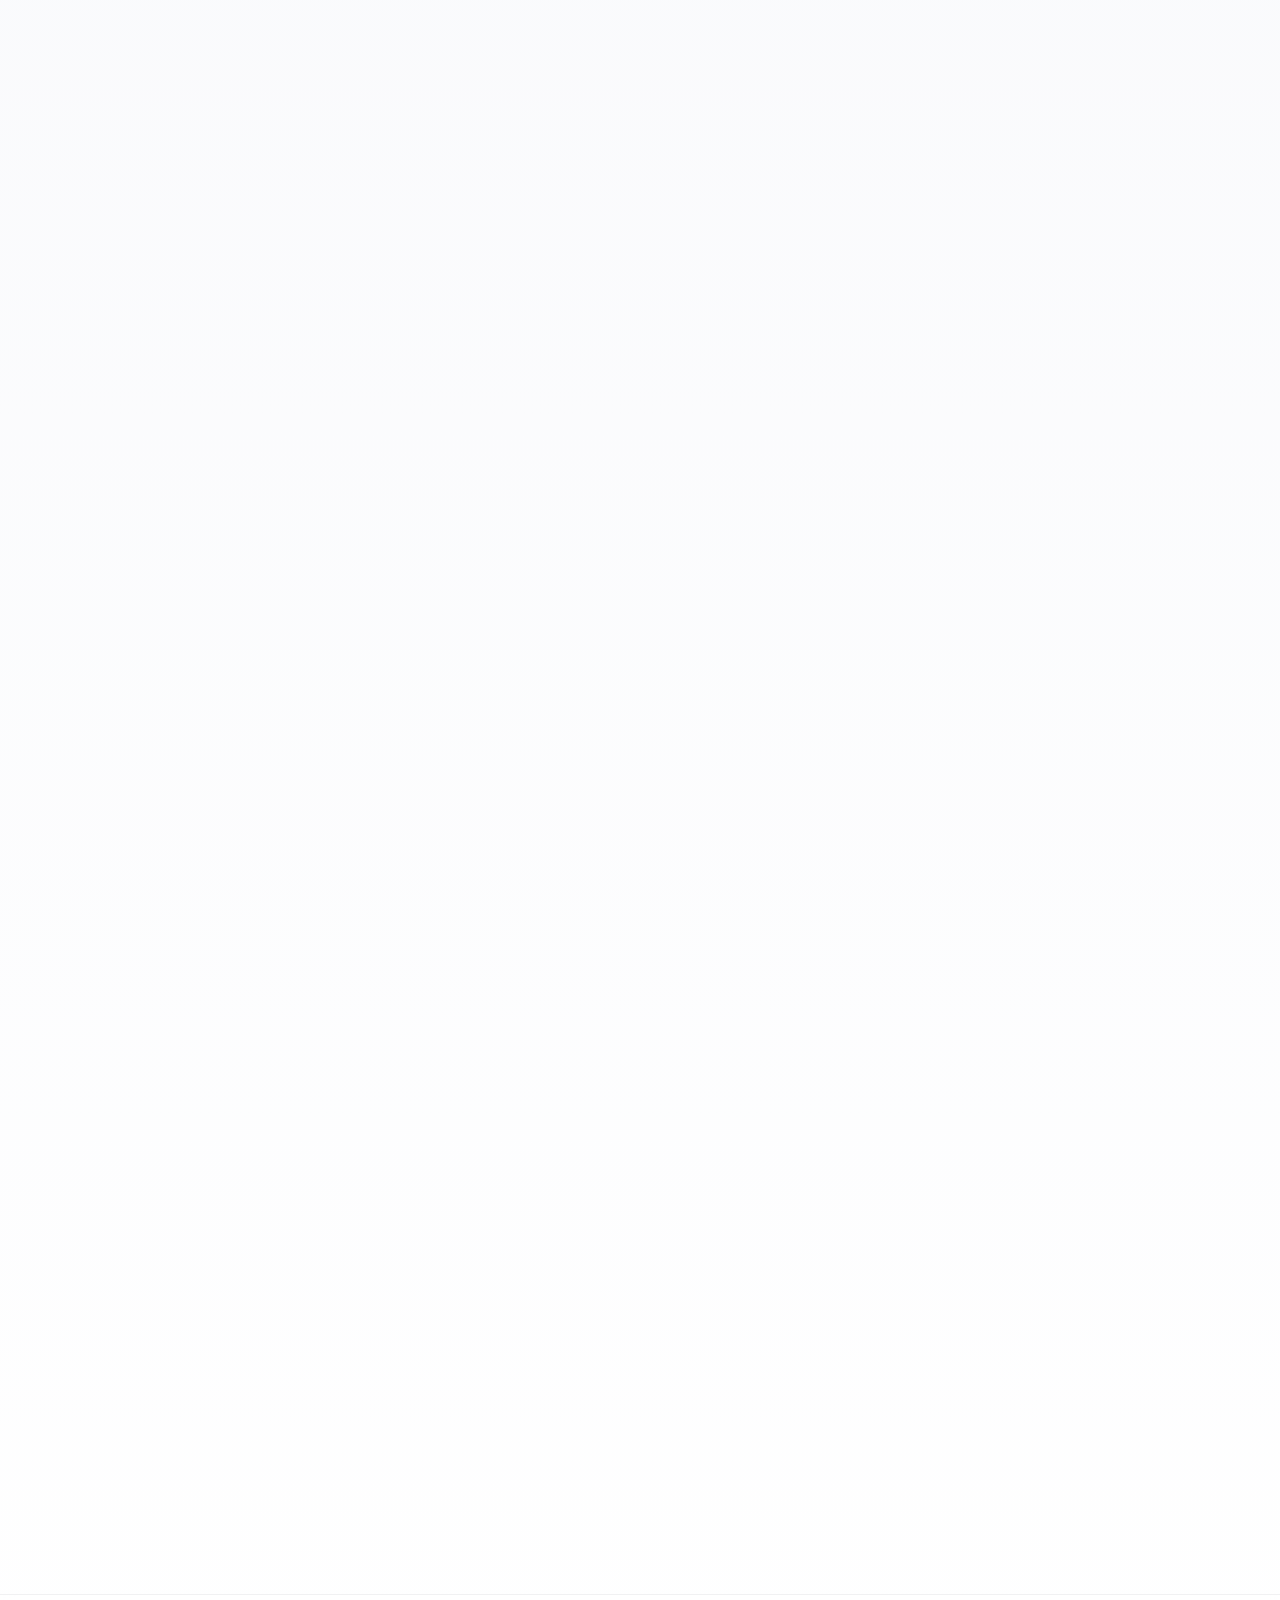
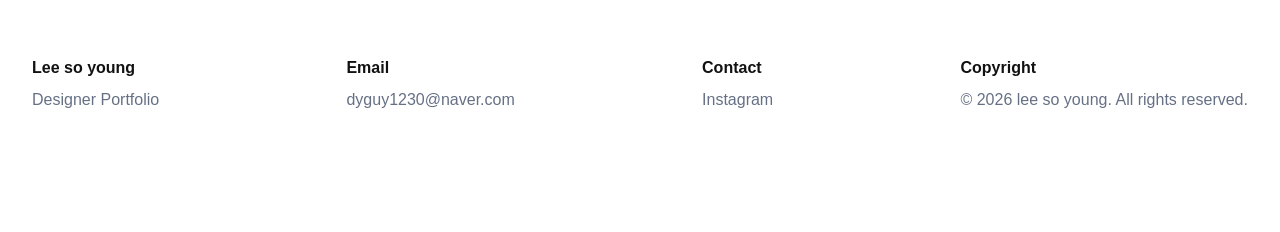
==== commit d1413a0f: "Add files via upload" ====
--- a/index.html
+++ b/index.html
@@ -60,19 +60,19 @@
         <div class="about-grid">
           <article class="card profile-card reveal reveal-left">
             <div class="profile-media" style="background:
-                radial-gradient(circle at 30% 20%, rgba(50,199,161,0.18), transparent 22%),
-                radial-gradient(circle at 70% 30%, rgba(123,140,255,0.18), transparent 24%),
-                linear-gradient(145deg, #ffffff 0%, #edf3fa 100%);
+                radial-gradient(circle at 30% 20%, rgba(255, 145, 81, 0.18), transparent 22%),
+                radial-gradient(circle at 70% 30%, rgba(255, 189, 189, 0.18), transparent 24%),
+                linear-gradient(145deg, #fdf9f9 0%, #faf3f0 100%);
                 position: relative; overflow: hidden;">
-              <div style="position:absolute; inset:18px; border:1px solid rgba(17,24,39,0.06); border-radius:22px;">
+              <div style="position:absolute; inset:18px;">
                 <video class="thumb-video" autoplay loop muted playsinline preload="metadata">
                   <source src="./assets/video/frofile.mp4" type="video/mp4" />
                 </video>
               </div>
               <div style="position:relative; z-index:1; text-align:center; color:#fff;">
-                <strong style="display:block; color:#fff; font-size:1.1rem; margin-bottom:8px;">Profile
+                <!-- <strong style="display:block; color:#fff; font-size:1.1rem; margin-bottom:8px;">Profile
                   Visual</strong>
-                <span>Image / Motion Portrait Placeholder</span>
+                <span>Image / Motion Portrait Placeholder</span> -->
               </div>
             </div>
             <div class="profile-body">
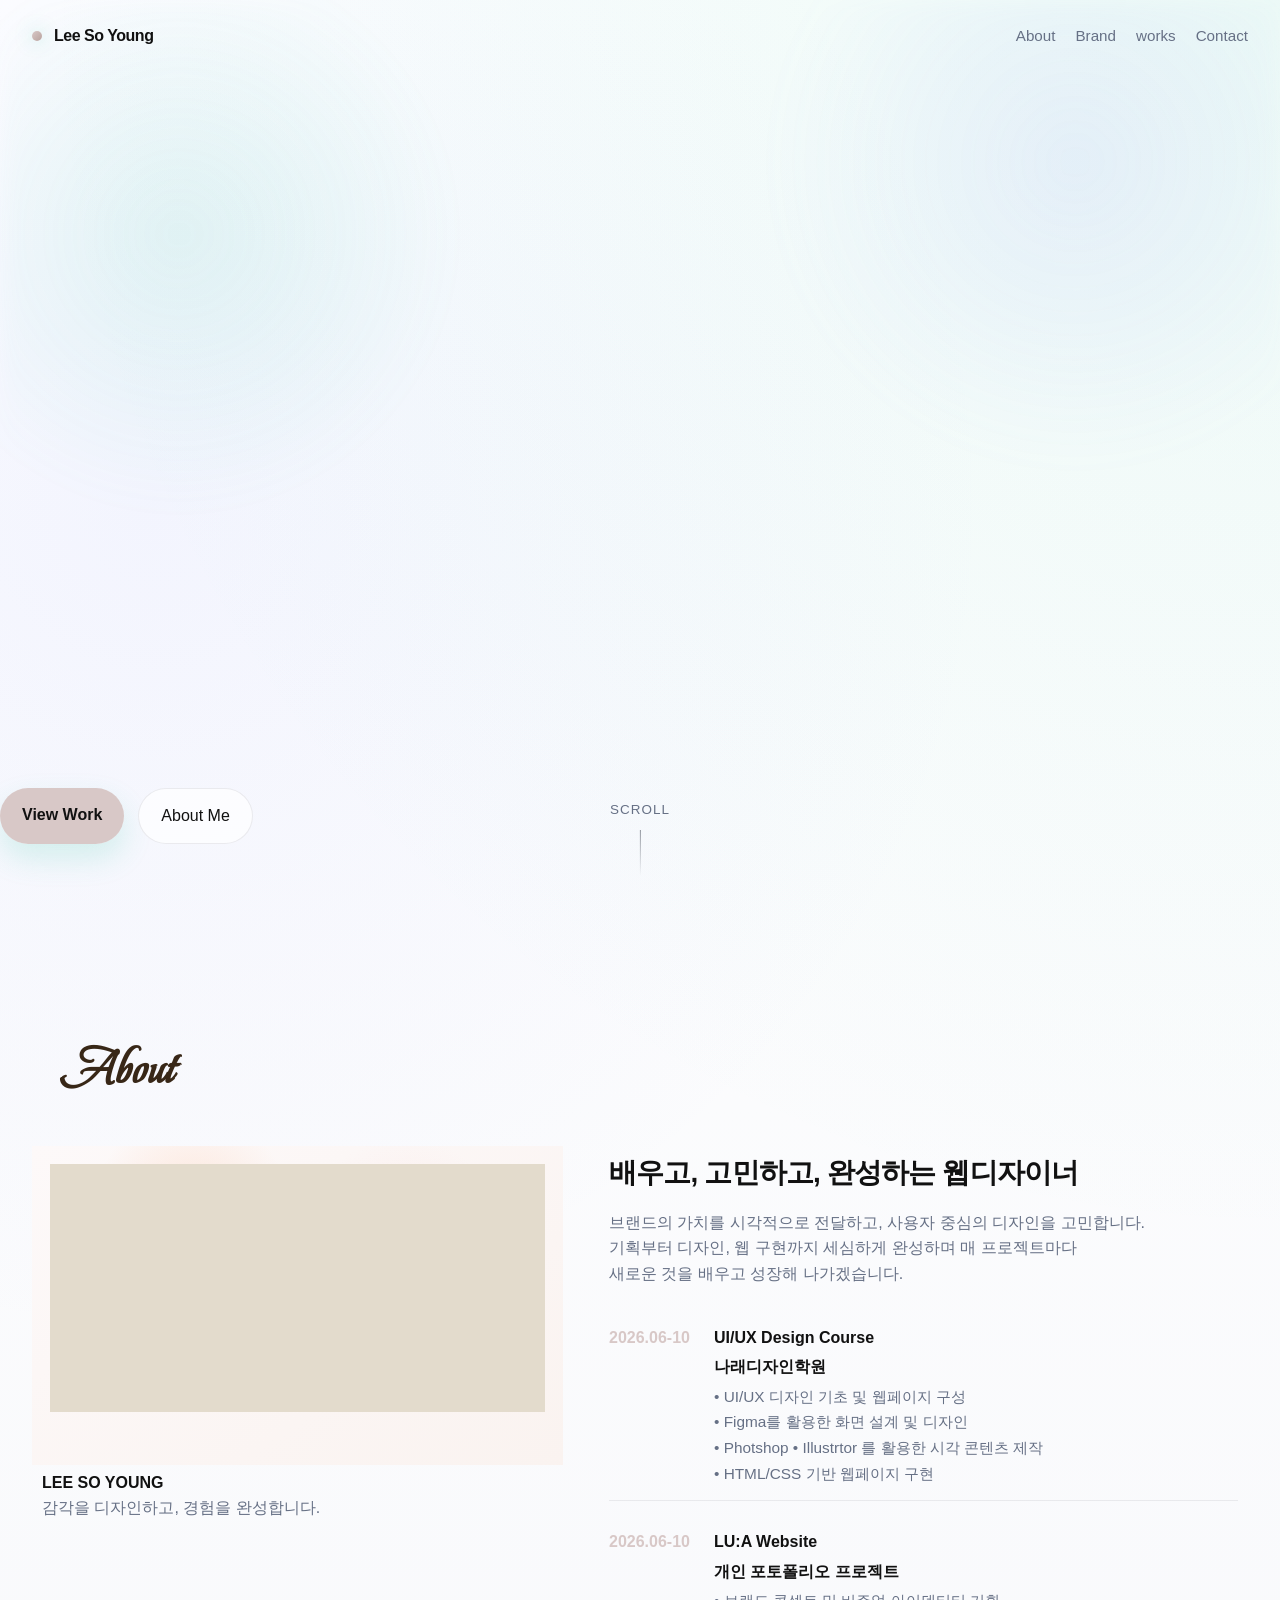
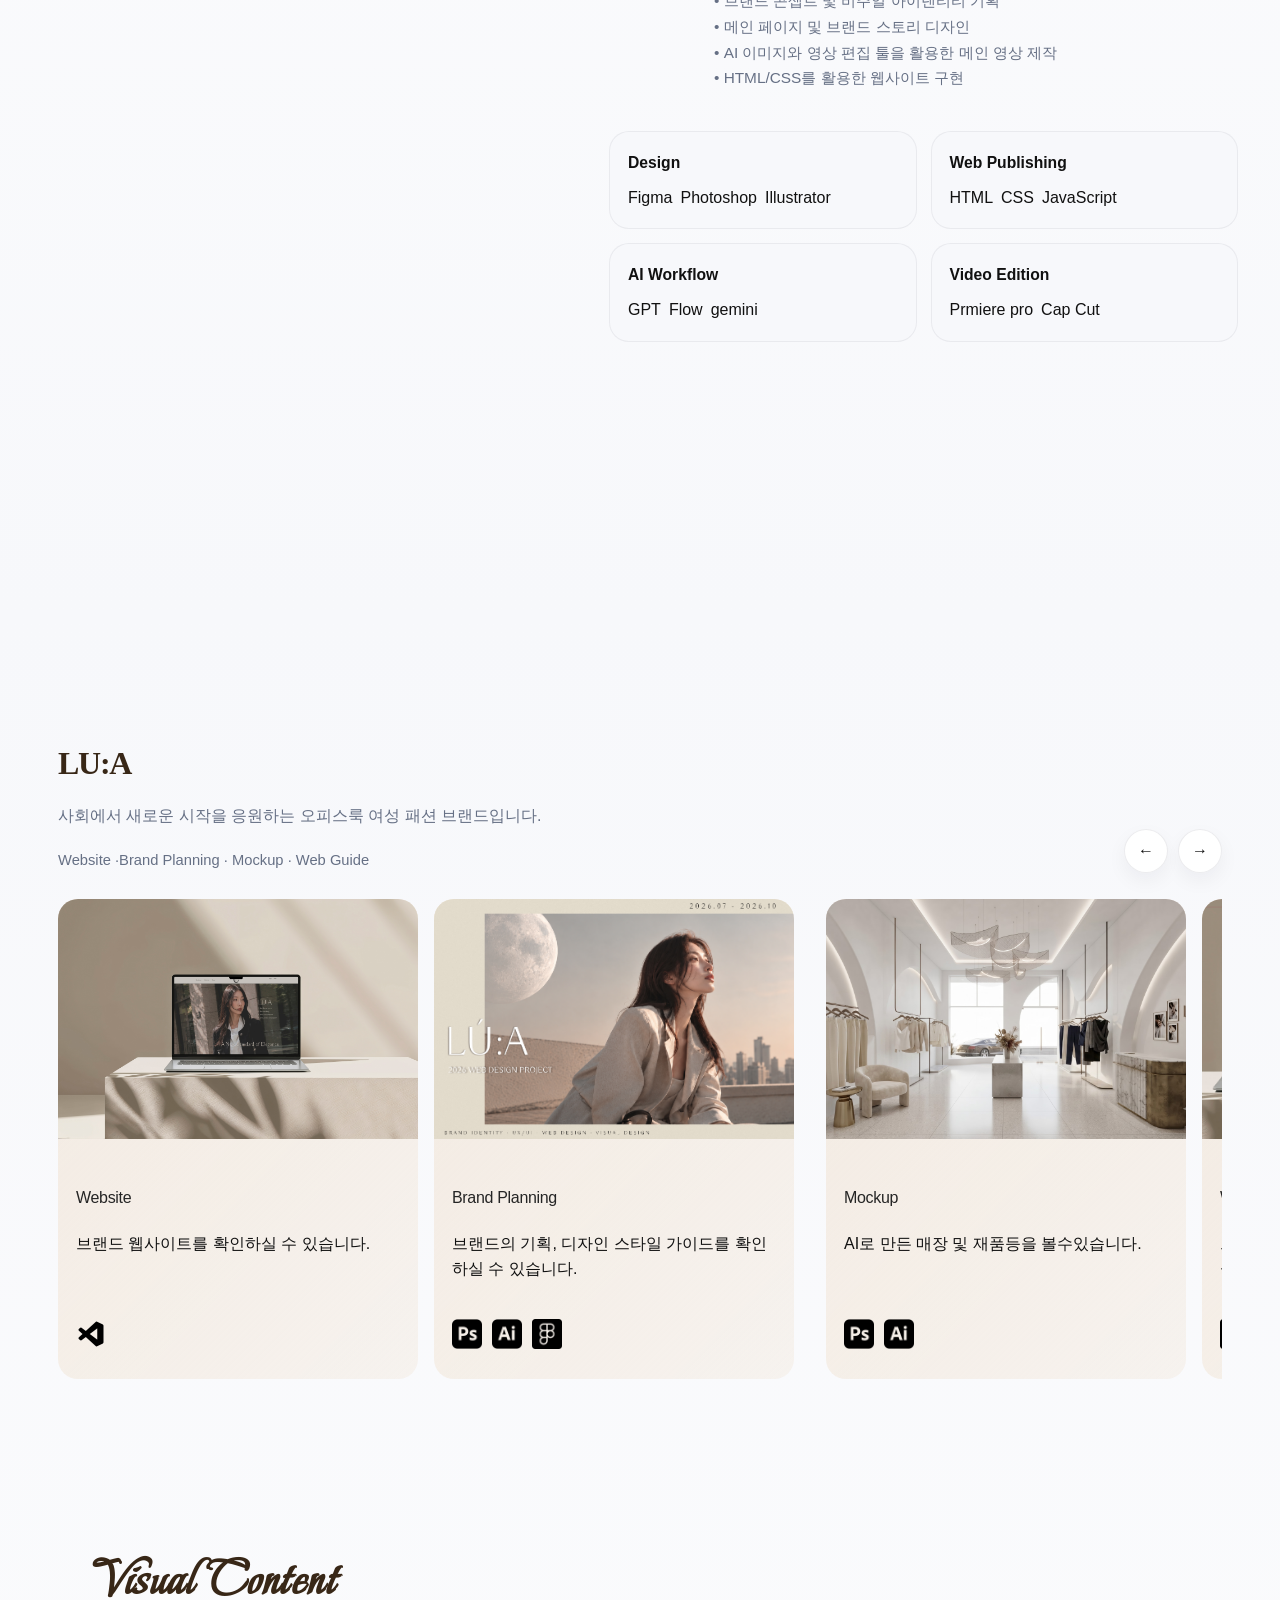
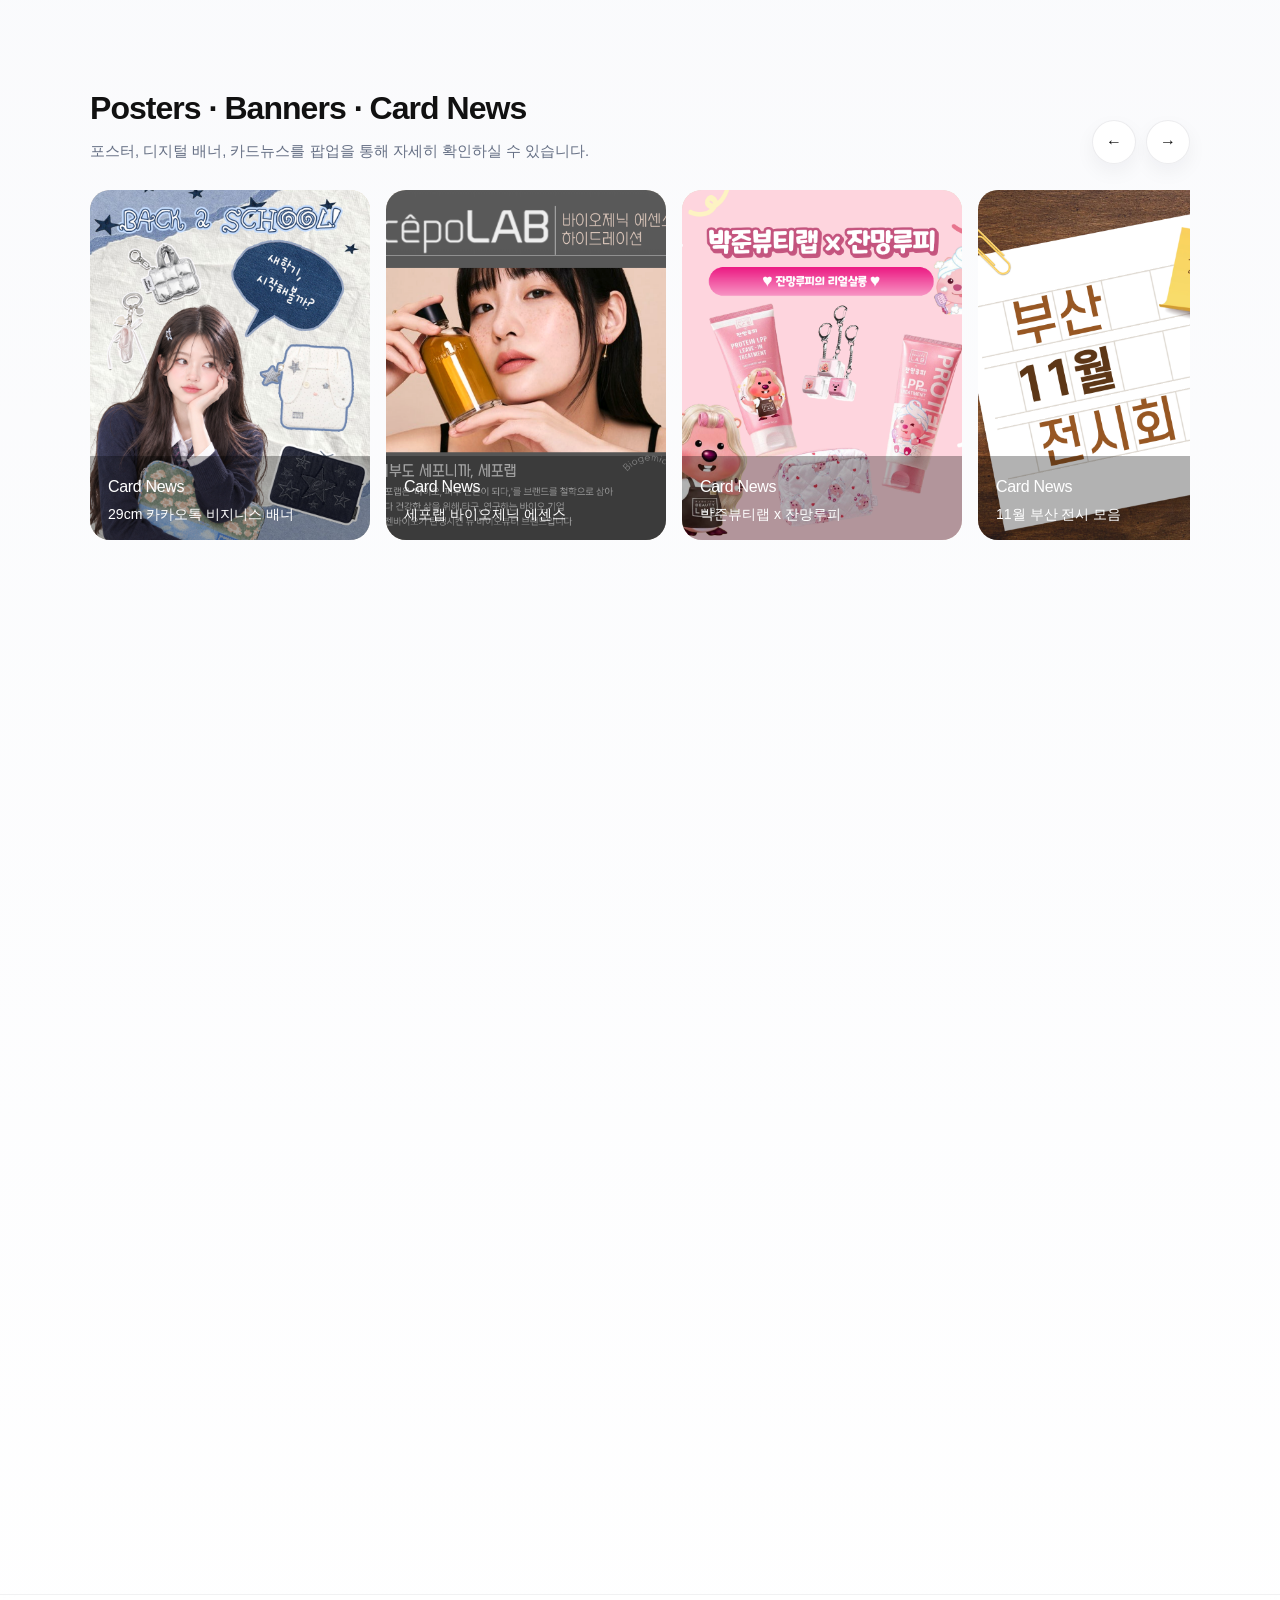
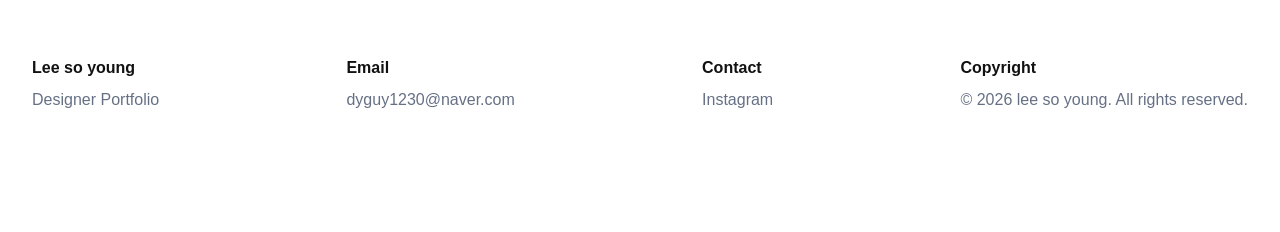
==== commit 93983eb6: "Add files via upload" ====
--- a/index.html
+++ b/index.html
@@ -91,7 +91,7 @@
 
             <div class="timeline">
               <div class="timeline-item">
-                <div class="timeline-year">2026.07-10</div>
+                <div class="timeline-year">2026.06-10</div>
                 <div class="timeline-role">
                   <strong>UI/UX Design Course</strong>
                   <strong>나래디자인학원</strong>
@@ -102,7 +102,7 @@
                 </div>
               </div>
               <div class="timeline-item">
-                <div class="timeline-year">2026.07-10</div>
+                <div class="timeline-year">2026.06-10</div>
                 <div class="timeline-role">
                   <strong>LU:A Website</strong>
                   <strong>개인 포토폴리오 프로젝트</strong>
--- a/assets/css/style.css
+++ b/assets/css/style.css
@@ -550,7 +550,7 @@
 
 .profile-body,
 .about-body {
-  padding: 5px 28px;
+  padding: 5px 10px;
 }
 
 .about-body h3 {
@@ -980,8 +980,8 @@
 .thumb-video {
   display: block;
   width: 100%;
-  /* height: 100%;
-  object-fit: cover; */
+   /* height: 100%; */
+  object-fit: cover; 
 }
 
 .thumb-play-button {
